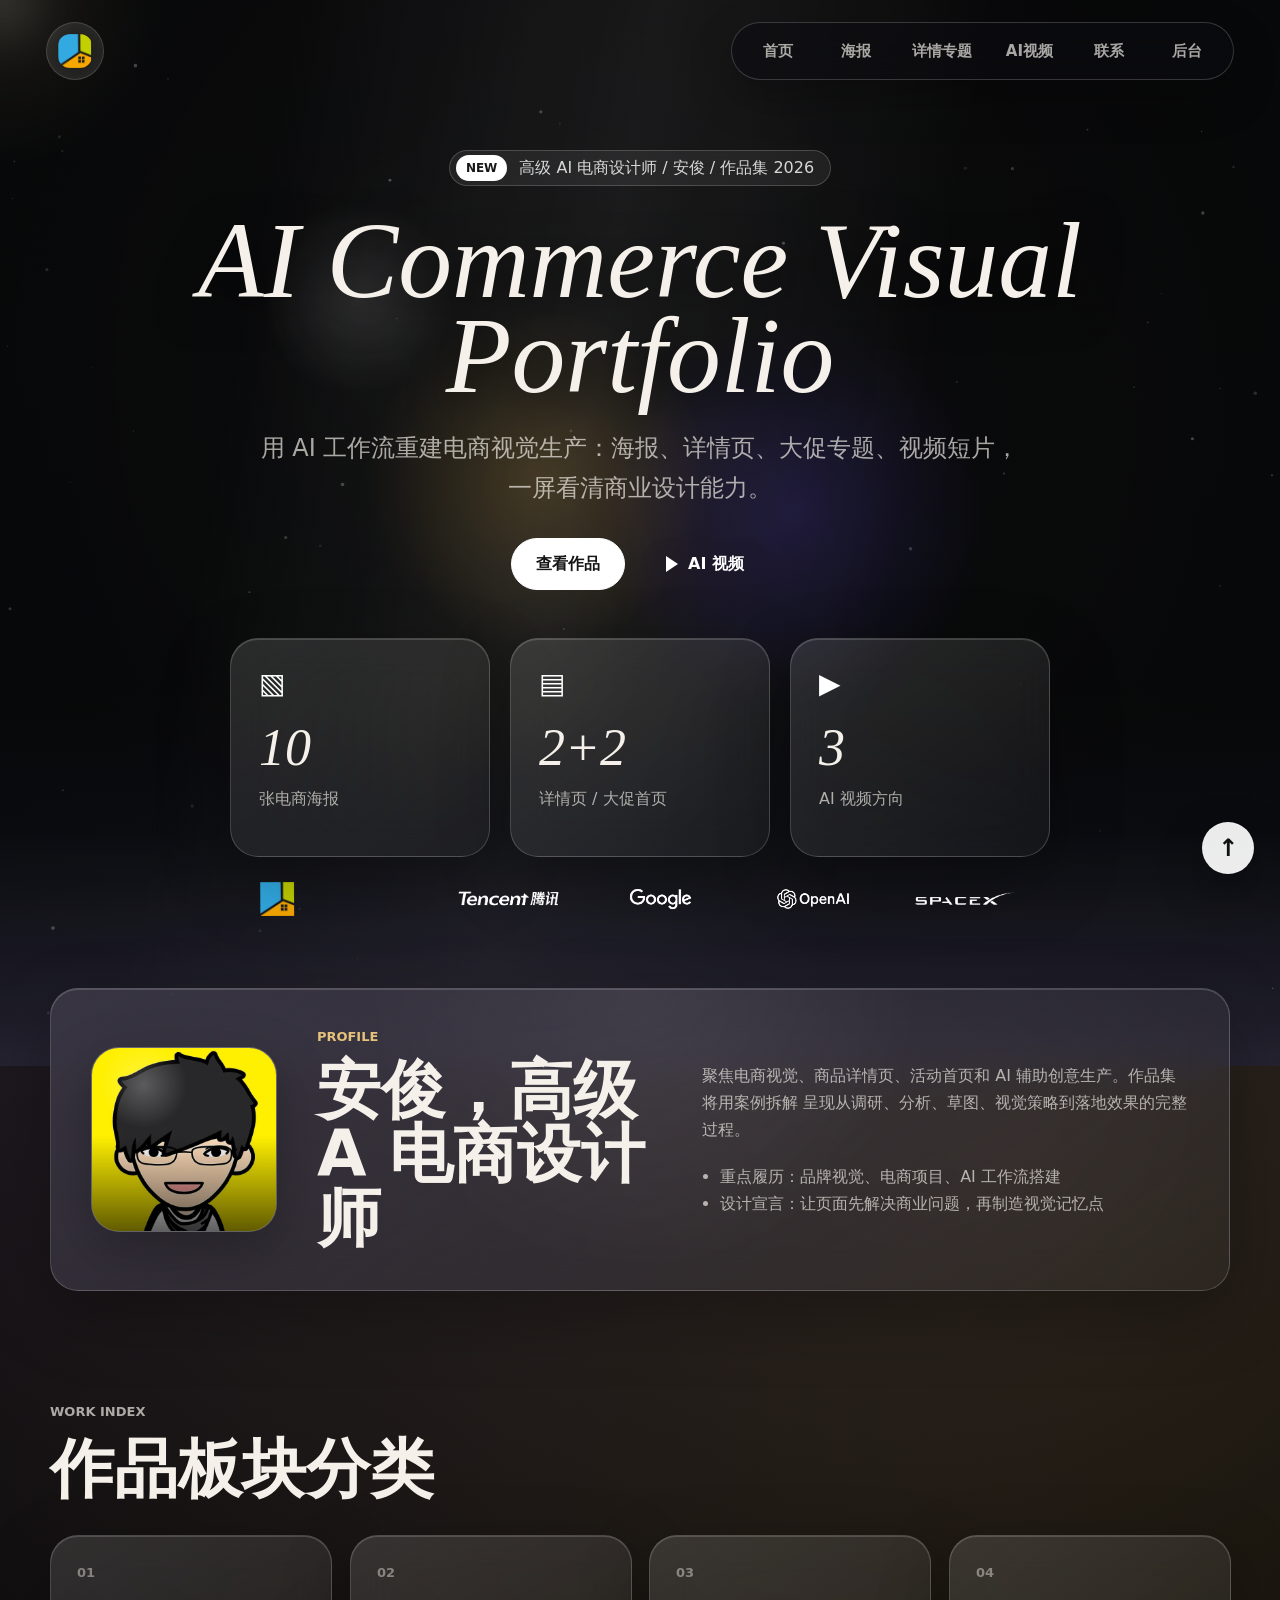
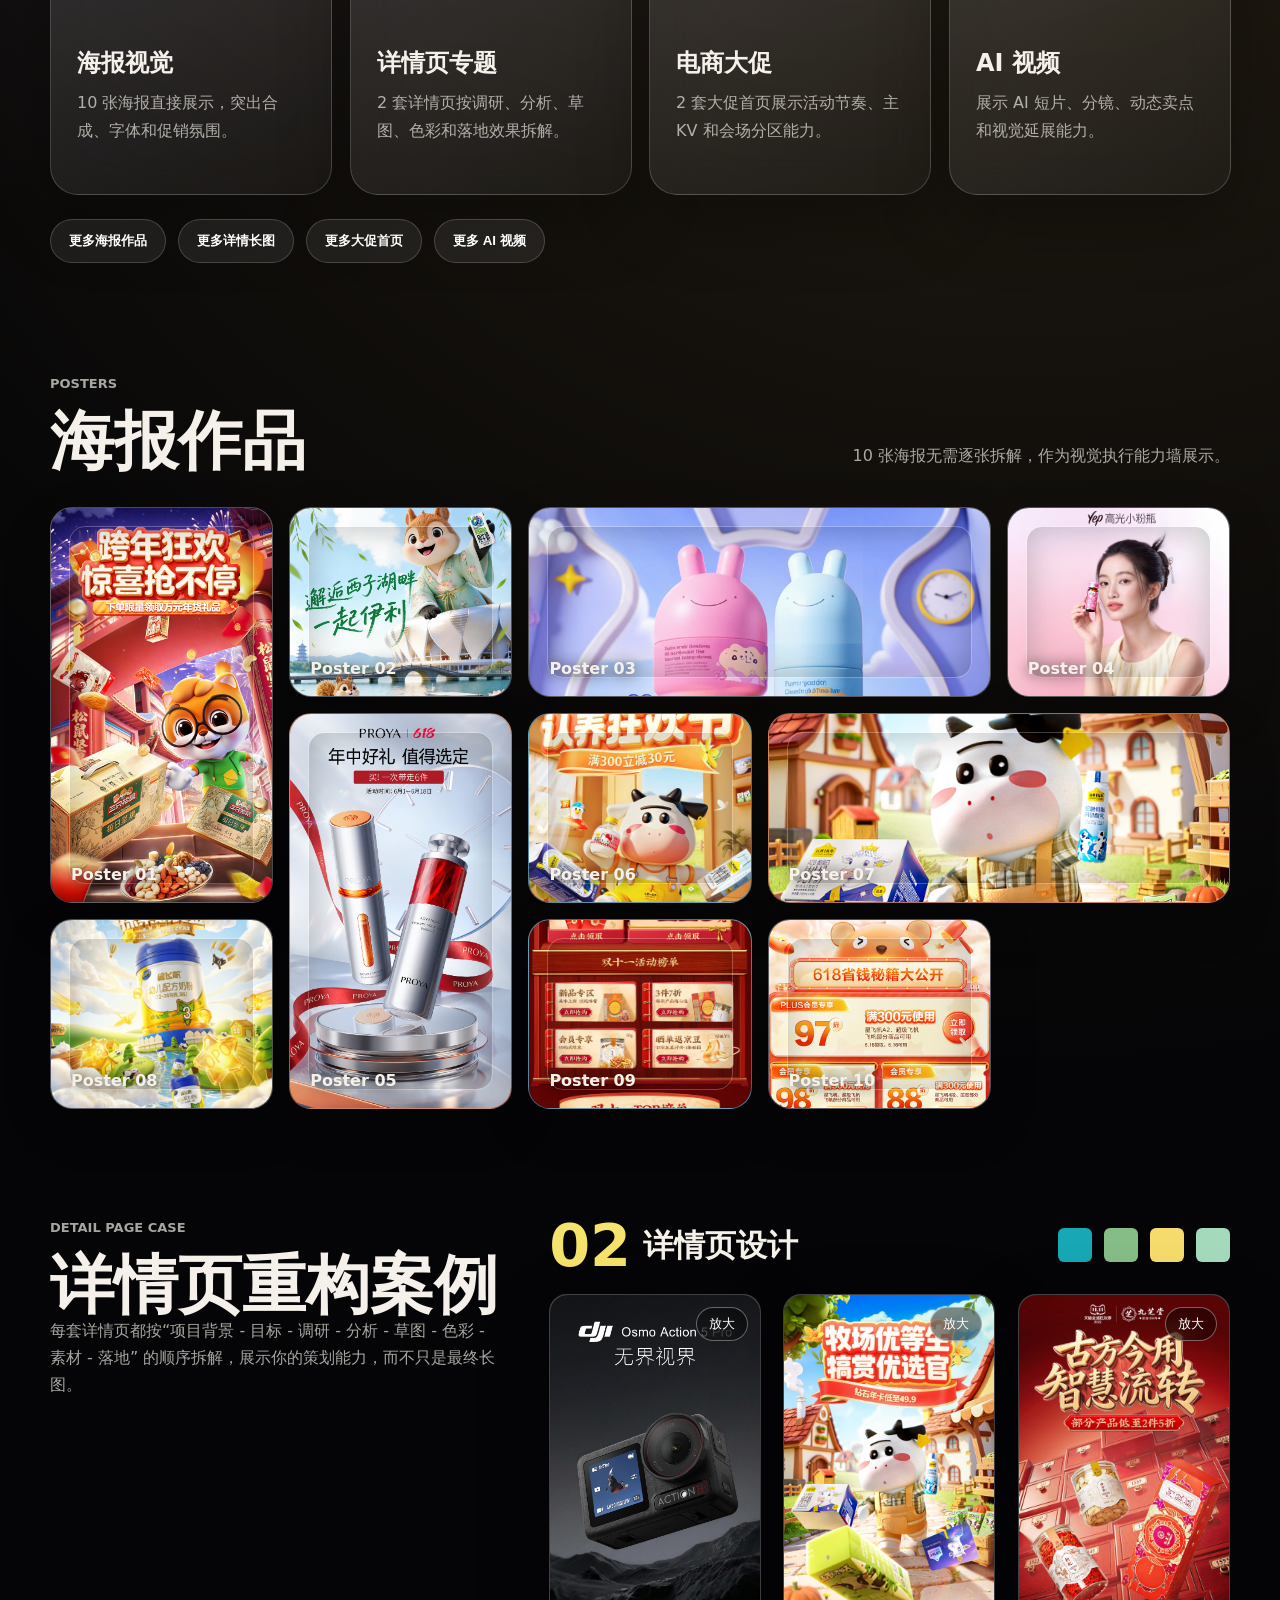
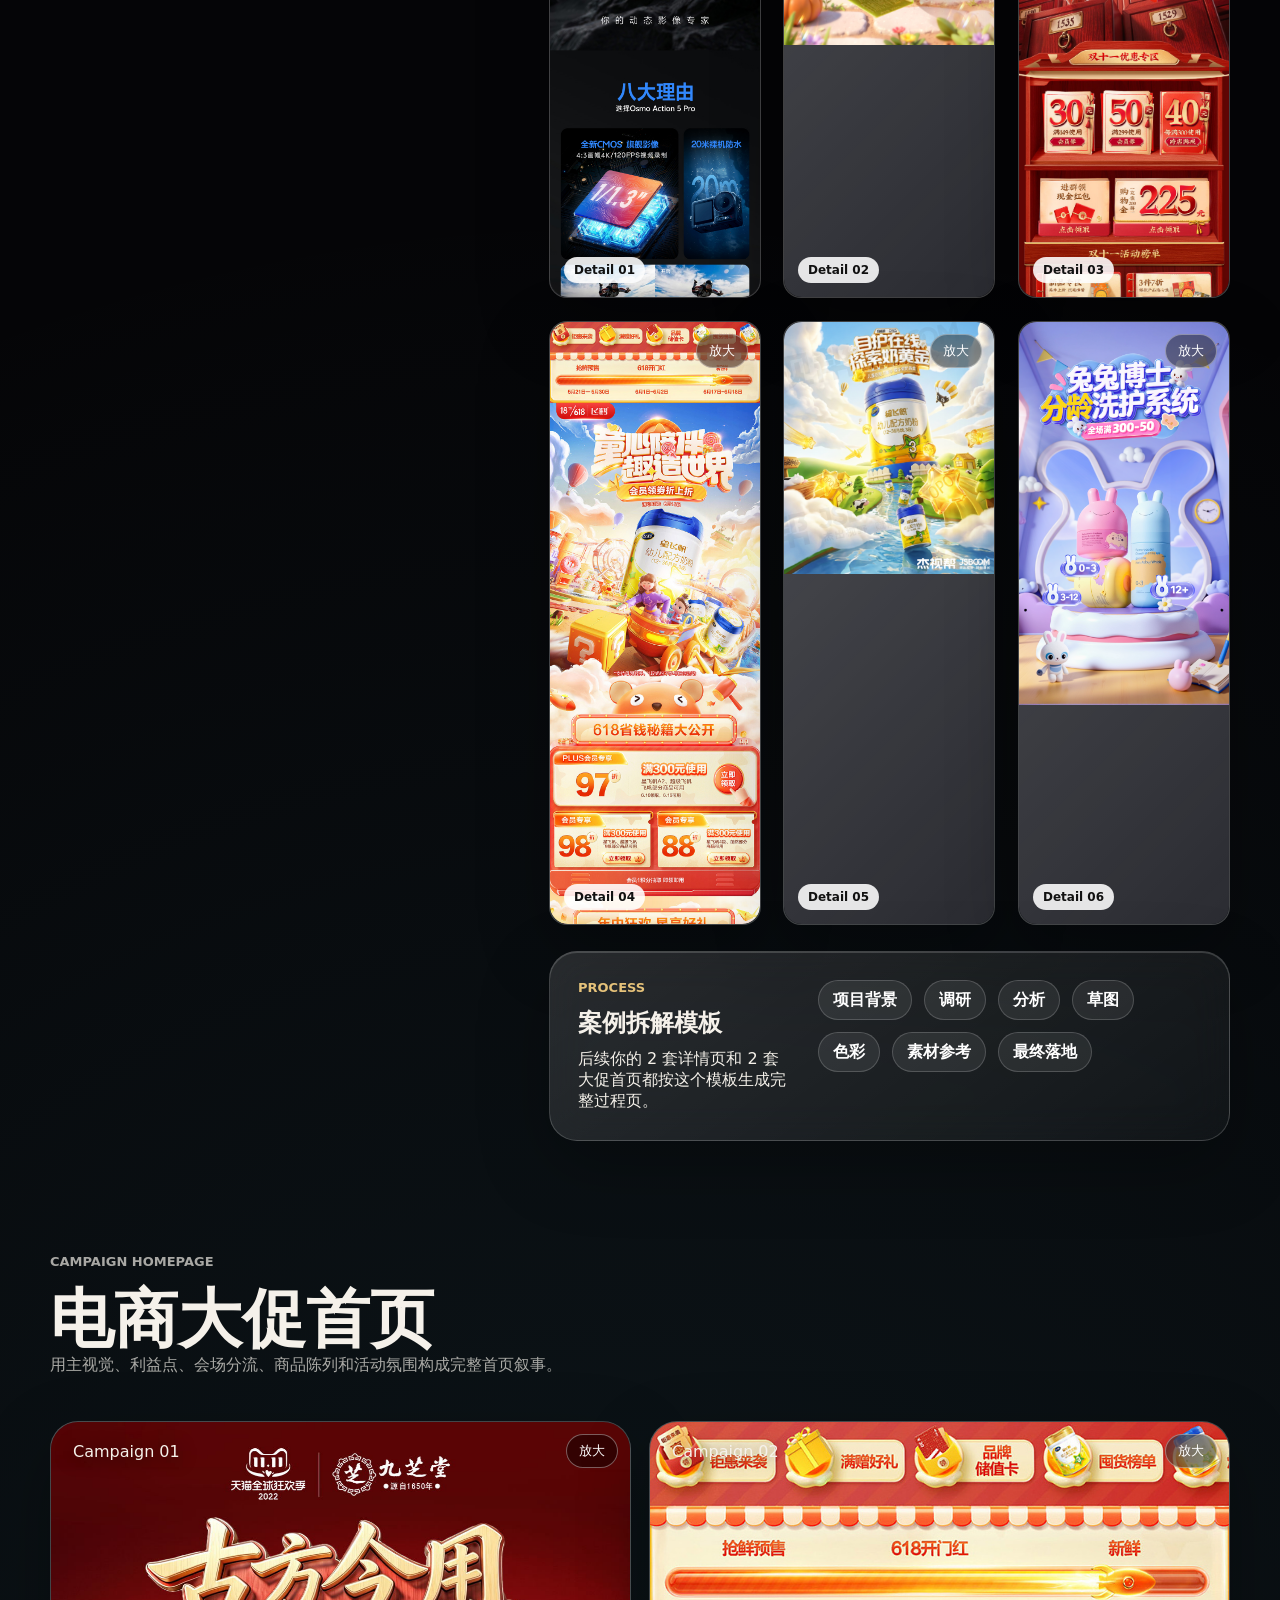
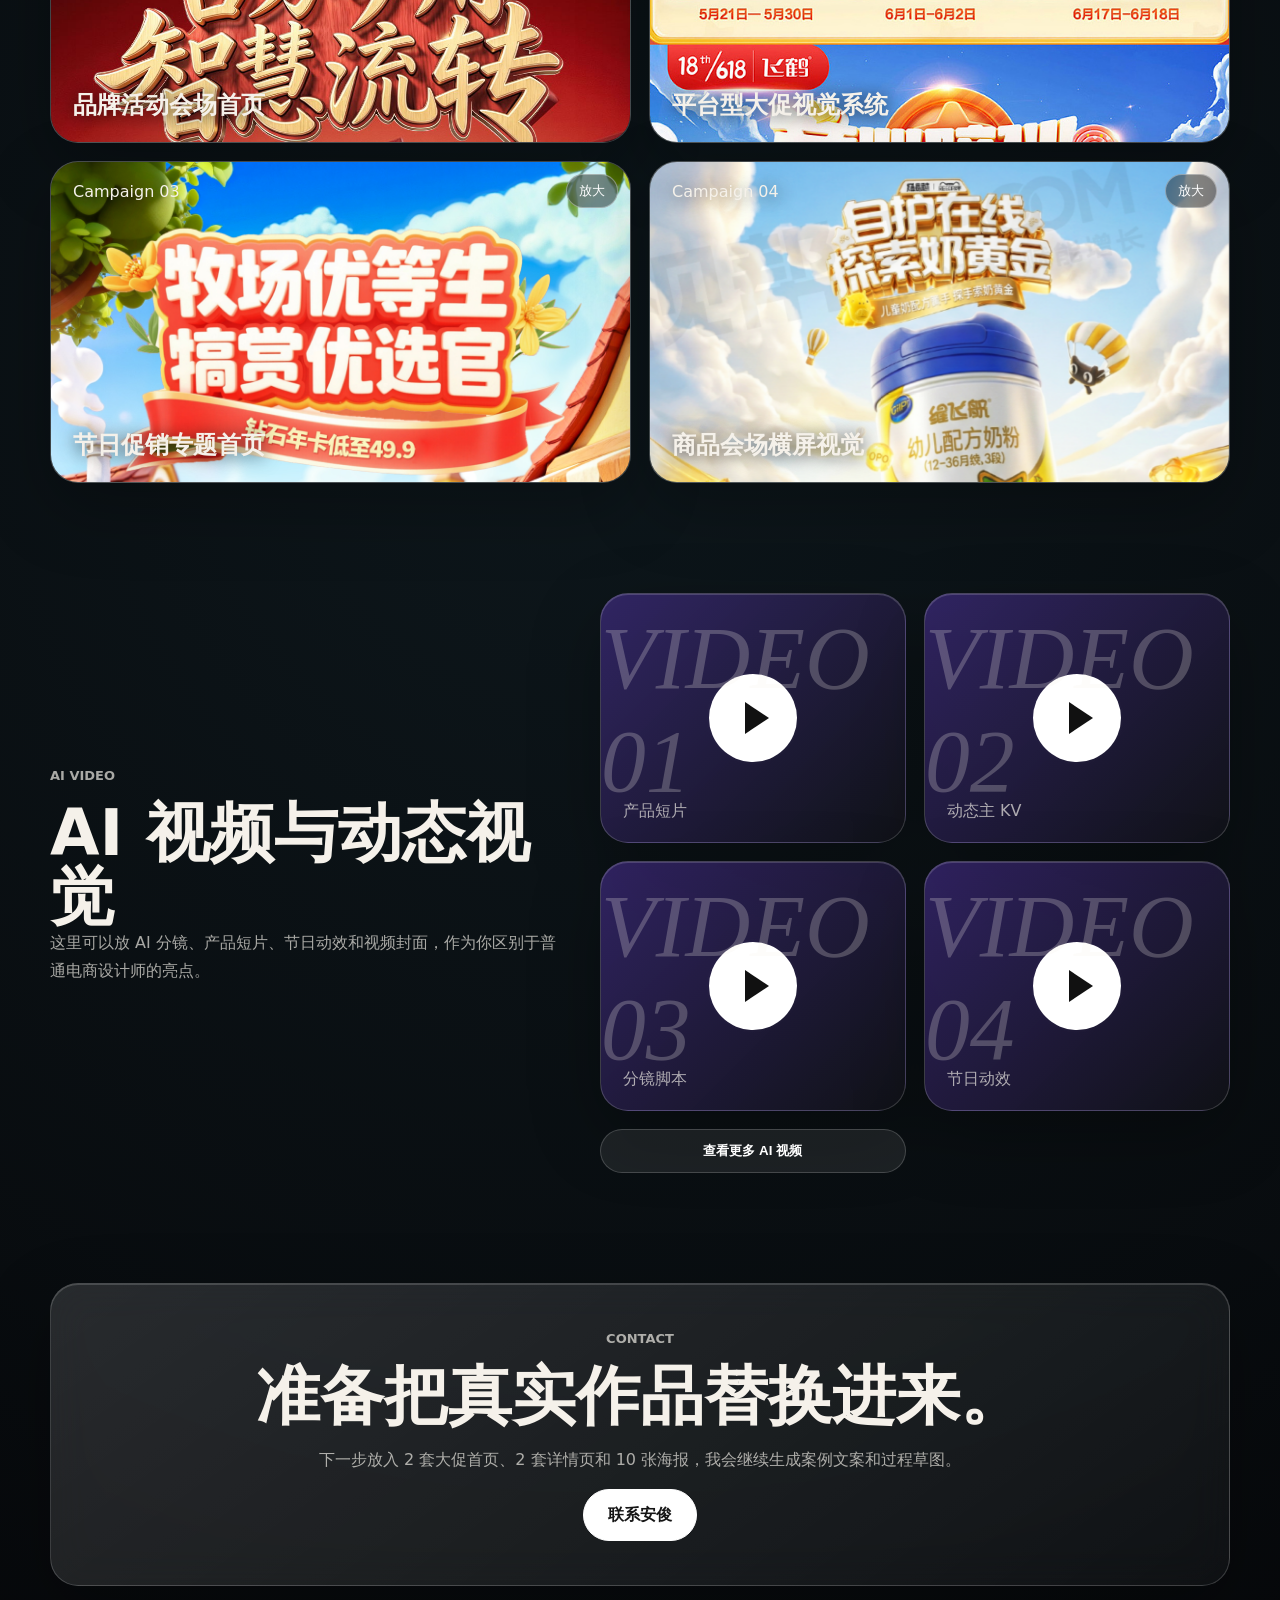
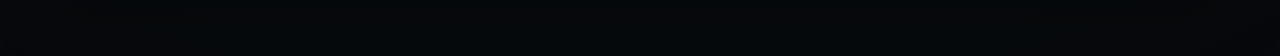
==== index.html @ 97dc3320 "Deploy portfolio site to GitHub Pages" ====
<!doctype html>
<html lang="zh-CN">
  <head>
    <meta charset="utf-8" />
    <meta name="viewport" content="width=device-width, initial-scale=1" />
    <title>安俊 | AI 电商设计作品集</title>
    <meta
      name="description"
      content="安俊的 AI 电商设计作品集，展示海报、详情页、大促专题、AI 视频与电商视觉策划过程。"
    />
    <link rel="stylesheet" href="styles.css?v=20260704-linked-work-library" />
  </head>
  <body>
    <div class="cursor-glow" aria-hidden="true"></div>
    <div class="ambient-lights" aria-hidden="true">
      <span></span>
      <span></span>
      <span></span>
    </div>
    <header class="site-header" aria-label="网站导航">
      <a class="logo" href="#top" aria-label="安俊作品集首页">
        <img src="assets/brand/yierdun-logo.png" alt="医尔顿 logo" />
      </a>
      <nav class="nav-pill">
        <a href="#top">首页</a>
        <a href="#posters">海报</a>
        <a href="#detail">详情专题</a>
        <a href="#video">AI视频</a>
        <a href="#contact">联系</a>
        <a href="admin.html">后台</a>
      </nav>
    </header>

    <main id="top">
      <section class="hero">
        <div id="scroll-video-container" class="flower-video-layer" aria-hidden="true">
          <canvas id="video-canvas"></canvas>
          <video
            id="video-fallback"
            class="flower-video"
            muted
            autoplay
            loop
            playsinline
            preload="auto"
            crossorigin="anonymous"
            src="https://d8j0ntlcm91z4.cloudfront.net/user_38xzZboKViGWJOttwIXH07lWA1P/hf_20260616_212935_bbf608da-62d1-4f25-9be4-c346e4d09cc8.mp4"
          ></video>
          <div class="flower-video-overlay"></div>
        </div>
        <canvas id="particles-canvas" aria-hidden="true"></canvas>
        <div class="texture-orbit" aria-hidden="true">
          <img src="wall_texture_3x4_ps.png" alt="" />
          <span class="acid-core"></span>
          <span class="acid-glare"></span>
        </div>
        <div class="hero-noise" aria-hidden="true"></div>

        <div class="hero-content">
          <p class="badge"><span>NEW</span> 高级 AI 电商设计师 / 安俊 / 作品集 2026</p>
          <h1>AI Commerce Visual Portfolio</h1>
          <p class="hero-copy">
            用 AI 工作流重建电商视觉生产：海报、详情页、大促专题、视频短片，
            一屏看清商业设计能力。
          </p>
          <div class="hero-actions">
            <a class="button primary" href="#works">查看作品</a>
            <a class="button play" href="#video"><span></span>AI 视频</a>
          </div>

          <div class="stats-grid" aria-label="作品集数据">
            <article data-scroll-target="#posters" role="button" tabindex="0">
              <span class="stat-icon">▧</span>
              <strong>10</strong>
              <p>张电商海报</p>
            </article>
            <article data-scroll-target="#detail" role="button" tabindex="0">
              <span class="stat-icon">▤</span>
              <strong>2+2</strong>
              <p>详情页 / 大促首页</p>
            </article>
            <article data-scroll-target="#video" role="button" tabindex="0">
              <span class="stat-icon">▶</span>
              <strong>3</strong>
              <p>AI 视频方向</p>
            </article>
          </div>
          <div class="brand-strip hero-brand-strip" aria-label="brand experience logos">
            <span class="brand-logo-lockup">
              <img src="assets/brand/yierdun-logo.png" alt="医尔顿 logo" />
            </span>
            <img src="assets/reference/tencent-white.png" alt="Tencent" />
            <img src="assets/reference/google-white.png" alt="Google" />
            <img src="assets/reference/openai-white.png" alt="OpenAI" />
            <img src="assets/reference/spacex-white.png" alt="SpaceX" />
          </div>
        </div>
      </section>

      <section class="profile-panel">
        <div class="profile-photo">
          <img src="assets/reference/anjun-avatar.jpg" alt="Anjun profile portrait" />
        </div>
        <div>
          <p class="section-kicker">Profile</p>
          <h2>安俊，高级 A 电商设计师</h2>
        </div>
        <div class="profile-copy">
          <p>
            聚焦电商视觉、商品详情页、活动首页和 AI 辅助创意生产。作品集将用案例拆解
            呈现从调研、分析、草图、视觉策略到落地效果的完整过程。
          </p>
          <ul>
            <li>重点履历：品牌视觉、电商项目、AI 工作流搭建</li>
            <li>设计宣言：让页面先解决商业问题，再制造视觉记忆点</li>
          </ul>
        </div>
      </section>

      <section class="section" id="works">
        <div class="section-heading">
          <p class="section-kicker">Work Index</p>
          <h2>作品板块分类</h2>
        </div>
        <div class="category-grid">
          <a class="category-card" href="#posters">
            <span>01</span>
            <h3>海报视觉</h3>
            <p>10 张海报直接展示，突出合成、字体和促销氛围。</p>
          </a>
          <a class="category-card" href="#detail">
            <span>02</span>
            <h3>详情页专题</h3>
            <p>2 套详情页按调研、分析、草图、色彩和落地效果拆解。</p>
          </a>
          <a class="category-card" href="#campaign">
            <span>03</span>
            <h3>电商大促</h3>
            <p>2 套大促首页展示活动节奏、主 KV 和会场分区能力。</p>
          </a>
          <a class="category-card" href="#video">
            <span>04</span>
            <h3>AI 视频</h3>
            <p>展示 AI 短片、分镜、动态卖点和视觉延展能力。</p>
          </a>
        </div>
        <div class="work-library-actions">
          <button type="button" data-library="posters">更多海报作品</button>
          <button type="button" data-library="detail">更多详情长图</button>
          <button type="button" data-library="campaign">更多大促首页</button>
          <button type="button" data-library="video">更多 AI 视频</button>
        </div>
      </section>

      <section class="section" id="posters">
        <div class="section-heading split">
          <div>
            <p class="section-kicker">Posters</p>
            <h2>海报作品</h2>
          </div>
          <p>10 张海报无需逐张拆解，作为视觉执行能力墙展示。</p>
        </div>
        <div class="poster-wall">
          <article class="poster-card tall">
            <img src="assets/reference/poster-01-sanzhisongshu.png" alt="Poster 01" />
            <span>Poster 01</span>
          </article>
          <article class="poster-card">
            <img src="assets/reference/poster-02-yili.jpg" alt="Poster 02" />
            <span>Poster 02</span>
          </article>
          <article class="poster-card wide">
            <img src="assets/reference/poster-03-kids-care.png" alt="Poster 03" />
            <span>Poster 03</span>
          </article>
          <article class="poster-card">
            <img src="assets/reference/poster-05-byhealth.png" alt="Poster 04" />
            <span>Poster 04</span>
          </article>
          <article class="poster-card tall warm">
            <img src="assets/reference/poster-06-proya.png" alt="Poster 05" />
            <span>Poster 05</span>
          </article>
          <article class="poster-card cool">
            <img src="assets/reference/poster-07-cow-618-1.jpg" alt="Poster 06" />
            <span>Poster 06</span>
          </article>
          <article class="poster-card wide warm">
            <img src="assets/reference/poster-09-cow-daily.jpg" alt="Poster 07" />
            <span>Poster 07</span>
          </article>
          <article class="poster-card">
            <img src="assets/reference/poster-10-feihe.png" alt="Poster 08" />
            <span>Poster 08</span>
          </article>
          <article class="poster-card cool">
            <img src="assets/reference/campaign-01-jiuzhitang.jpg" alt="Poster 09" />
            <span>Poster 09</span>
          </article>
          <article class="poster-card">
            <img src="assets/reference/campaign-02-feihe-618.jpg" alt="Poster 10" />
            <span>Poster 10</span>
          </article>
        </div>
      </section>

      <section class="case-section" id="detail">
        <div class="case-intro">
          <p class="section-kicker">Detail Page Case</p>
          <h2>详情页重构案例</h2>
          <p>
            每套详情页都按“项目背景 - 目标 - 调研 - 分析 - 草图 - 色彩 - 素材 - 落地”
            的顺序拆解，展示你的策划能力，而不只是最终长图。
          </p>
        </div>

        <div class="case-grid detail-gallery">
          <div class="detail-gallery-head">
            <span>02</span>
            <strong>详情页设计</strong>
            <div class="detail-swatches" aria-hidden="true">
              <i></i><i></i><i></i><i></i>
            </div>
          </div>
          <article class="case-card detail-scroll-card">
            <button class="detail-expand" type="button" aria-label="放大查看详情页">放大</button>
            <div class="case-cover detail-scroll-window">
              <img src="assets/reference/detail-01-dji-osmo.jpg" alt="Detail page case 01" />
            </div>
            <span>Detail 01</span>
          </article>
          <article class="case-card detail-scroll-card">
            <button class="detail-expand" type="button" aria-label="放大查看详情页">放大</button>
            <div class="case-cover detail-scroll-window">
              <img src="assets/reference/poster-09-cow-daily.jpg" alt="Detail page case 02" />
            </div>
            <span>Detail 02</span>
          </article>
          <article class="case-card detail-scroll-card">
            <button class="detail-expand" type="button" aria-label="放大查看详情页">放大</button>
            <div class="case-cover detail-scroll-window">
              <img src="assets/reference/campaign-01-jiuzhitang.jpg" alt="Detail page case 03" />
            </div>
            <span>Detail 03</span>
          </article>
          <article class="case-card detail-scroll-card">
            <button class="detail-expand" type="button" aria-label="放大查看详情页">放大</button>
            <div class="case-cover detail-scroll-window">
              <img src="assets/reference/campaign-02-feihe-618.jpg" alt="Detail page case 04" />
            </div>
            <span>Detail 04</span>
          </article>
          <article class="case-card detail-scroll-card">
            <button class="detail-expand" type="button" aria-label="放大查看详情页">放大</button>
            <div class="case-cover detail-scroll-window">
              <img src="assets/reference/poster-10-feihe.png" alt="Detail page case 05" />
            </div>
            <span>Detail 05</span>
          </article>
          <article class="case-card detail-scroll-card">
            <button class="detail-expand" type="button" aria-label="放大查看详情页">放大</button>
            <div class="case-cover detail-scroll-window">
              <img src="assets/reference/poster-03-kids-care.png" alt="Detail page case 06" />
            </div>
            <span>Detail 06</span>
          </article>
        </div>

        <div class="case-grid legacy-case-grid">
          <article class="case-card">
            <div class="case-cover milk">
              <img src="assets/reference/detail-01-dji-osmo.jpg" alt="Detail page case preview" />
            </div>
            <div class="case-body">
              <p class="case-label">Case 01 / 详情页重构</p>
              <h3>A2 路蛋白纯牛奶详情页重构</h3>
              <p>
                以老详情页转化下滑为切入点，重排卖点层级，强化首屏购买理由、
                营养价值和用户信任模块。
              </p>
            </div>
          </article>
          <article class="case-card">
            <div class="case-cover product">
              <img src="assets/reference/poster-09-cow-daily.jpg" alt="Detail page visual preview" />
            </div>
            <div class="case-body">
              <p class="case-label">Case 02 / 详情页优化</p>
              <h3>高转化商品详情页优化</h3>
              <p>
                从评论反馈、竞品结构和运营目标出发，建立产品信息漏斗和转化型页面节奏。
              </p>
            </div>
          </article>
        </div>

        <div class="process-board">
          <div class="process-text">
            <p class="section-kicker">Process</p>
            <h3>案例拆解模板</h3>
            <p>后续你的 2 套详情页和 2 套大促首页都按这个模板生成完整过程页。</p>
          </div>
          <div class="process-steps">
            <span>项目背景</span>
            <span>调研</span>
            <span>分析</span>
            <span>草图</span>
            <span>色彩</span>
            <span>素材参考</span>
            <span>最终落地</span>
          </div>
        </div>
      </section>

      <section class="case-section campaign" id="campaign">
        <div class="case-intro">
          <p class="section-kicker">Campaign Homepage</p>
          <h2>电商大促首页</h2>
          <p>
            用主视觉、利益点、会场分流、商品陈列和活动氛围构成完整首页叙事。
          </p>
        </div>
        <div class="campaign-showcase">
          <article class="campaign-work-card">
            <button class="detail-expand campaign-expand" type="button" aria-label="放大查看大促首页">放大</button>
            <div class="campaign-scroll-window">
              <img class="campaign-image" src="assets/reference/campaign-01-jiuzhitang.jpg" alt="Campaign homepage 01" />
            </div>
            <span>Campaign 01</span>
            <h3>品牌活动会场首页</h3>
          </article>
          <article class="campaign-work-card">
            <button class="detail-expand campaign-expand" type="button" aria-label="放大查看大促首页">放大</button>
            <div class="campaign-scroll-window">
              <img class="campaign-image" src="assets/reference/campaign-02-feihe-618.jpg" alt="Campaign homepage 02" />
            </div>
            <span>Campaign 02</span>
            <h3>平台型大促视觉系统</h3>
          </article>
          <article class="campaign-work-card">
            <button class="detail-expand campaign-expand" type="button" aria-label="放大查看大促首页">放大</button>
            <div class="campaign-scroll-window">
              <img class="campaign-image" src="assets/reference/poster-09-cow-daily.jpg" alt="Campaign homepage 03" />
            </div>
            <span>Campaign 03</span>
            <h3>节日促销专题首页</h3>
          </article>
          <article class="campaign-work-card">
            <button class="detail-expand campaign-expand" type="button" aria-label="放大查看大促首页">放大</button>
            <div class="campaign-scroll-window">
              <img class="campaign-image" src="assets/reference/poster-10-feihe.png" alt="Campaign homepage 04" />
            </div>
            <span>Campaign 04</span>
            <h3>商品会场横屏视觉</h3>
          </article>
        </div>
        <div class="campaign-grid legacy-campaign-grid">
          <article>
            <img class="campaign-image" src="assets/reference/campaign-01-jiuzhitang.jpg" alt="Campaign homepage 01" />
            <span>Campaign 01</span>
            <h3>品牌活动会场首页</h3>
            <p>适合展示促销节奏、用户路径、首屏冲击和商品分区。</p>
          </article>
          <article>
            <img class="campaign-image" src="assets/reference/campaign-02-feihe-618.jpg" alt="Campaign homepage 02" />
            <span>Campaign 02</span>
            <h3>平台型大促视觉系统</h3>
            <p>适合展示多模块统一、氛围延展和完整页面落地能力。</p>
          </article>
        </div>
      </section>

      <section class="video-section" id="video">
        <div>
          <p class="section-kicker">AI Video</p>
          <h2>AI 视频与动态视觉</h2>
          <p>
            这里可以放 AI 分镜、产品短片、节日动效和视频封面，作为你区别于普通电商设计师的亮点。
          </p>
        </div>
        <div class="video-board">
          <article class="video-frame">
            <span></span>
            <strong>AI VIDEO 01</strong>
            <p>产品短片</p>
          </article>
          <article class="video-frame">
            <span></span>
            <strong>AI VIDEO 02</strong>
            <p>动态主 KV</p>
          </article>
          <article class="video-frame">
            <span></span>
            <strong>AI VIDEO 03</strong>
            <p>分镜脚本</p>
          </article>
          <article class="video-frame">
            <span></span>
            <strong>AI VIDEO 04</strong>
            <p>节日动效</p>
          </article>
          <button class="section-more" type="button" data-library="video">查看更多 AI 视频</button>
        </div>
      </section>

      <section class="contact" id="contact">
        <p class="section-kicker">Contact</p>
        <h2>准备把真实作品替换进来。</h2>
        <p>下一步放入 2 套大促首页、2 套详情页和 10 张海报，我会继续生成案例文案和过程草图。</p>
        <a class="button primary" href="tel:18600000000">联系安俊</a>
      </section>
    </main>

    <a class="back-to-top" href="#top" aria-label="回到页头">↑</a>
    <div class="detail-lightbox" aria-hidden="true">
      <button class="detail-lightbox-close" type="button" aria-label="关闭">×</button>
      <div class="detail-lightbox-frame">
        <img src="" alt="详情页放大预览" />
      </div>
    </div>
    <div class="work-library" aria-hidden="true">
      <button class="work-library-close" type="button" aria-label="关闭">×</button>
      <div class="work-library-panel">
        <aside>
          <p>WORK LIBRARY</p>
          <h2>更多作品</h2>
          <button type="button" data-library-tab="posters">海报</button>
          <button type="button" data-library-tab="detail">详情页</button>
          <button type="button" data-library-tab="campaign">大促首页</button>
          <button type="button" data-library-tab="video">AI 视频</button>
        </aside>
        <div class="work-library-content">
          <div class="library-grid is-active" data-library-panel="posters">
            <article><img src="assets/reference/poster-01-sanzhisongshu.png" alt="" /><strong>Poster 01</strong></article>
            <article><img src="assets/reference/poster-02-yili.jpg" alt="" /><strong>Poster 02</strong></article>
            <article><img src="assets/reference/poster-03-kids-care.png" alt="" /><strong>Poster 03</strong></article>
            <article><img src="assets/reference/poster-05-byhealth.png" alt="" /><strong>Poster 04</strong></article>
            <article><img src="assets/reference/poster-06-proya.png" alt="" /><strong>Poster 05</strong></article>
            <article><img src="assets/reference/poster-10-feihe.png" alt="" /><strong>Poster 06</strong></article>
          </div>
          <div class="library-grid" data-library-panel="detail">
            <article><img src="assets/reference/detail-01-dji-osmo.jpg" alt="" /><strong>Detail 01</strong></article>
            <article><img src="assets/reference/poster-09-cow-daily.jpg" alt="" /><strong>Detail 02</strong></article>
            <article><img src="assets/reference/campaign-01-jiuzhitang.jpg" alt="" /><strong>Detail 03</strong></article>
            <article><img src="assets/reference/campaign-02-feihe-618.jpg" alt="" /><strong>Detail 04</strong></article>
          </div>
          <div class="library-grid library-grid-wide" data-library-panel="campaign">
            <article><img src="assets/reference/campaign-01-jiuzhitang.jpg" alt="" /><strong>Campaign 01</strong></article>
            <article><img src="assets/reference/campaign-02-feihe-618.jpg" alt="" /><strong>Campaign 02</strong></article>
            <article><img src="assets/reference/poster-09-cow-daily.jpg" alt="" /><strong>Campaign 03</strong></article>
          </div>
          <div class="library-grid library-grid-wide" data-library-panel="video">
            <article><div class="video-thumb">AI VIDEO 01</div><strong>产品短片</strong></article>
            <article><div class="video-thumb">AI VIDEO 02</div><strong>动态主 KV</strong></article>
            <article><div class="video-thumb">AI VIDEO 03</div><strong>分镜脚本</strong></article>
            <article><div class="video-thumb">AI VIDEO 04</div><strong>节日动效</strong></article>
          </div>
        </div>
      </div>
    </div>
    <script src="site-data.js?v=20260704-linked-work-library"></script>
    <script src="script.js?v=20260704-linked-work-library"></script>
  </body>
</html>
---- styles.css ----
:root {
  color-scheme: dark;
  --mouse-x: 50vw;
  --mouse-y: 50vh;
  --bg: #050507;
  --panel: rgba(255, 255, 255, 0.08);
  --panel-strong: rgba(255, 255, 255, 0.13);
  --line: rgba(255, 255, 255, 0.18);
  --text: #f5f1ea;
  --muted: rgba(245, 241, 234, 0.68);
  --soft: rgba(245, 241, 234, 0.44);
  --gold: #e6c27a;
  --hot: #e8593f;
  --violet: #8b7cf6;
  --cyan: #5fc9d6;
  --radius: 28px;
  --serif: Georgia, "Times New Roman", "Songti SC", serif;
  --sans: Inter, "PingFang SC", "Microsoft YaHei", system-ui, sans-serif;
}

* {
  box-sizing: border-box;
}

html {
  scroll-behavior: smooth;
}

body {
  margin: 0;
  color: var(--text);
  background:
    radial-gradient(circle at var(--mouse-x) var(--mouse-y), rgba(255, 255, 255, 0.08), transparent 18rem),
    radial-gradient(circle at 20% 0%, rgba(142, 120, 205, 0.24), transparent 28%),
    radial-gradient(circle at 80% 18%, rgba(212, 168, 82, 0.16), transparent 28%),
    radial-gradient(circle at 48% 80%, rgba(90, 185, 214, 0.1), transparent 34%),
    var(--bg);
  font-family: var(--sans);
  letter-spacing: 0;
}

body::before {
  content: "";
  position: fixed;
  inset: 0;
  pointer-events: none;
  background-image:
    radial-gradient(circle, rgba(255, 255, 255, 0.72) 0 1px, transparent 1px),
    radial-gradient(circle, rgba(255, 255, 255, 0.34) 0 1px, transparent 1px);
  background-position:
    0 0,
    44px 62px;
  background-size:
    140px 160px,
    210px 240px;
  opacity: 0.26;
  animation: starDrift 26s linear infinite;
}

body::after {
  content: "";
  position: fixed;
  inset: 0;
  z-index: -1;
  pointer-events: none;
  background:
    linear-gradient(rgba(255, 255, 255, 0.028) 1px, transparent 1px),
    linear-gradient(90deg, rgba(255, 255, 255, 0.022) 1px, transparent 1px);
  background-size: 92px 92px;
  mask-image: radial-gradient(circle at center, black, transparent 72%);
  opacity: 0.34;
}

.cursor-glow {
  position: fixed;
  left: 0;
  top: 0;
  z-index: 3;
  width: 420px;
  height: 420px;
  margin: -210px 0 0 -210px;
  border-radius: 50%;
  pointer-events: none;
  background:
    radial-gradient(circle, rgba(255, 255, 255, 0.16), transparent 23%),
    radial-gradient(circle, rgba(230, 194, 122, 0.12), transparent 54%);
  filter: blur(10px);
  mix-blend-mode: screen;
  opacity: 0.72;
  transition: opacity 180ms ease;
}

.ambient-lights {
  position: fixed;
  inset: 0;
  z-index: -1;
  pointer-events: none;
  overflow: hidden;
}

.ambient-lights span {
  position: absolute;
  width: 42vw;
  aspect-ratio: 1;
  border-radius: 50%;
  filter: blur(64px);
  opacity: 0.34;
  mix-blend-mode: screen;
  animation: ambientFloat 18s ease-in-out infinite;
}

.ambient-lights span:nth-child(1) {
  left: -18vw;
  top: 16vh;
  background: rgba(139, 124, 246, 0.32);
}

.ambient-lights span:nth-child(2) {
  right: -18vw;
  top: 30vh;
  background: rgba(230, 194, 122, 0.25);
  animation-delay: -6s;
}

.ambient-lights span:nth-child(3) {
  left: 32vw;
  bottom: -24vw;
  background: rgba(95, 201, 214, 0.23);
  animation-delay: -11s;
}

a {
  color: inherit;
  text-decoration: none;
}

.site-header {
  position: fixed;
  z-index: 40;
  top: 22px;
  left: 46px;
  right: 46px;
  display: flex;
  align-items: center;
  justify-content: space-between;
  pointer-events: none;
}

.logo,
.nav-pill {
  pointer-events: auto;
}

.logo {
  display: grid;
  place-items: center;
  width: 58px;
  height: 58px;
  border: 1px solid var(--line);
  border-radius: 999px;
  color: #fff;
  background: rgba(255, 255, 255, 0.06);
  box-shadow: inset 0 0 26px rgba(255, 255, 255, 0.08);
  transition:
    transform 180ms ease,
    box-shadow 180ms ease;
}

.logo img {
  width: 34px;
  height: 34px;
  object-fit: contain;
  border-radius: 12px;
}

.logo:hover {
  transform: translateY(-2px) scale(1.04);
  box-shadow:
    inset 0 0 26px rgba(255, 255, 255, 0.14),
    0 0 30px rgba(255, 255, 255, 0.16);
}

.nav-pill {
  display: flex;
  align-items: center;
  gap: 6px;
  min-height: 58px;
  padding: 0 10px;
  border: 1px solid var(--line);
  border-radius: 999px;
  background: rgba(13, 13, 18, 0.58);
  backdrop-filter: blur(18px);
  box-shadow: 0 18px 44px rgba(0, 0, 0, 0.26);
  overflow: hidden;
}

.nav-pill::before,
.badge::before,
.stats-grid article::before,
.category-card::before,
.case-card::before,
.process-board::before,
.campaign-grid article::before,
.video-frame::before,
.profile-panel::before,
.contact::before {
  content: "";
  position: absolute;
  inset: 0;
  pointer-events: none;
  background:
    radial-gradient(circle at var(--card-x, 50%) var(--card-y, 0%), rgba(255, 255, 255, 0.22), transparent 34%),
    linear-gradient(110deg, transparent 0%, rgba(255, 255, 255, 0.12) 48%, transparent 58%);
  opacity: 0;
  transition: opacity 220ms ease;
}

.nav-pill:hover::before,
.badge:hover::before,
.stats-grid article:hover::before,
.category-card:hover::before,
.case-card:hover::before,
.process-board:hover::before,
.campaign-grid article:hover::before,
.video-frame:hover::before,
.profile-panel:hover::before,
.contact:hover::before {
  opacity: 1;
}

.nav-pill a {
  display: inline-flex;
  align-items: center;
  justify-content: center;
  min-width: 72px;
  height: 40px;
  padding: 0 14px;
  border-radius: 999px;
  color: var(--muted);
  font-weight: 700;
  font-size: 15px;
}

.nav-pill a:hover {
  color: #111;
  background: #fff;
}

.hero {
  position: relative;
  min-height: 112vh;
  display: grid;
  place-items: center;
  overflow: hidden;
  padding: 150px 24px 150px;
  margin-bottom: -76px;
}

.hero::before {
  content: "";
  position: absolute;
  inset: -20%;
  background:
    radial-gradient(circle at 35% 35%, rgba(255, 255, 255, 0.18), transparent 10%),
    radial-gradient(circle at 44% 42%, rgba(255, 216, 84, 0.24), transparent 19%),
    radial-gradient(circle at 61% 48%, rgba(106, 83, 255, 0.22), transparent 24%),
    conic-gradient(from 130deg at 50% 50%, transparent, rgba(255, 255, 255, 0.12), transparent 18%, rgba(230, 194, 122, 0.14), transparent 36%),
    radial-gradient(circle at 50% 42%, rgba(255, 255, 255, 0.14), transparent 31%);
  opacity: 0.92;
  filter: blur(18px);
  animation: haloSpin 24s linear infinite;
}

.hero::after {
  content: "";
  position: absolute;
  inset: 0;
  pointer-events: none;
  background:
    radial-gradient(circle at 28% 28%, rgba(255, 255, 255, 0.14), transparent 8%),
    radial-gradient(circle at 42% 45%, rgba(255, 194, 70, 0.2), transparent 18%),
    radial-gradient(circle at 62% 48%, rgba(100, 74, 255, 0.2), transparent 20%),
    linear-gradient(180deg, transparent 0 68%, rgba(5, 8, 14, 0.24) 78%, rgba(36, 31, 43, 0.72) 96%, rgba(36, 31, 43, 0.92) 100%),
    linear-gradient(100deg, transparent 20%, rgba(255, 255, 255, 0.07) 45%, transparent 68%);
  mix-blend-mode: screen;
  opacity: 0.86;
  z-index: 1;
}

.flower-video-layer {
  position: absolute;
  inset: -12% 0 -20%;
  z-index: 1;
  pointer-events: none;
  overflow: hidden;
  background: #0a0a0a;
  opacity: 0.9;
  mix-blend-mode: normal;
}

.flower-video-layer canvas,
.flower-video-layer video {
  position: absolute;
  inset: 0;
  width: 100%;
  height: 100%;
  object-fit: cover;
}

.flower-video-layer video {
  z-index: 1;
  object-position: center 40%;
  transform: scale(1.06);
  filter: saturate(1.14) contrast(1.08) brightness(0.94);
}

.flower-video-overlay {
  position: absolute;
  inset: 0;
  z-index: 2;
  background:
    radial-gradient(circle at 50% 40%, transparent 0 44%, rgba(3, 7, 13, 0.14) 66%, rgba(3, 7, 13, 0.72) 100%),
    linear-gradient(180deg, rgba(3, 7, 13, 0.04), rgba(3, 7, 13, 0.18) 58%, rgba(25, 25, 35, 0.74) 100%);
}

#particles-canvas {
  position: absolute;
  inset: 0;
  z-index: 2;
  width: 100%;
  height: 100%;
  pointer-events: none;
  opacity: 0.46;
}

.bloom-flower {
  display: none !important;
}

.bloom-flower {
  position: absolute;
  left: clamp(86px, 15vw, 260px);
  top: 42%;
  z-index: 2;
  width: 138px;
  height: 220px;
  pointer-events: none;
  filter: drop-shadow(0 0 24px rgba(150, 213, 255, 0.34));
  transform: translateY(-50%);
  animation: flowerFloat 7s ease-in-out infinite;
}

.bloom-flower::before {
  content: "";
  position: absolute;
  left: 50%;
  top: 18px;
  width: 170px;
  height: 170px;
  border-radius: 50%;
  background:
    radial-gradient(circle, rgba(255, 255, 255, 0.22), transparent 20%),
    radial-gradient(circle, rgba(104, 183, 255, 0.18), transparent 62%);
  filter: blur(18px);
  transform: translateX(-50%);
  opacity: 0.72;
}

.flower-stem {
  position: absolute;
  left: 50%;
  bottom: 10px;
  width: 4px;
  height: 154px;
  border-radius: 999px;
  background: linear-gradient(180deg, rgba(178, 245, 220, 0.96), rgba(48, 143, 112, 0.22));
  transform: translateX(-50%) scaleY(0);
  transform-origin: bottom;
  animation: stemGrow 1.5s ease-out forwards;
}

.flower-leaf {
  position: absolute;
  bottom: 56px;
  width: 48px;
  height: 24px;
  border-radius: 100% 0 100% 0;
  background: linear-gradient(135deg, rgba(142, 255, 208, 0.86), rgba(55, 145, 120, 0.18));
  opacity: 0;
  transform-origin: 100% 50%;
  animation: leafOpen 1.1s ease-out 1.1s forwards;
}

.leaf-left {
  left: 20px;
  transform: rotate(-18deg) scale(0.25);
}

.leaf-right {
  right: 18px;
  bottom: 82px;
  transform: rotate(198deg) scale(0.25);
  animation-delay: 1.25s;
}

.flower-head {
  position: absolute;
  left: 50%;
  top: 8px;
  width: 88px;
  height: 88px;
  transform: translateX(-50%) scale(0);
  transform-origin: 50% 72%;
  animation: flowerBloom 1.4s cubic-bezier(0.2, 0.9, 0.18, 1.2) 1.45s forwards;
}

.flower-head i {
  position: absolute;
  left: 50%;
  top: 50%;
  width: 32px;
  height: 58px;
  border-radius: 999px 999px 46px 46px;
  background:
    radial-gradient(circle at 45% 22%, rgba(255, 255, 255, 0.92), transparent 24%),
    linear-gradient(180deg, rgba(255, 246, 255, 0.96), rgba(122, 198, 255, 0.56) 48%, rgba(95, 92, 255, 0.44));
  box-shadow:
    inset 0 0 16px rgba(255, 255, 255, 0.42),
    0 0 20px rgba(141, 209, 255, 0.2);
  transform-origin: 50% 95%;
}

.flower-head i:nth-child(1) {
  transform: translate(-50%, -92%) rotate(0deg);
}

.flower-head i:nth-child(2) {
  transform: translate(-50%, -92%) rotate(72deg);
}

.flower-head i:nth-child(3) {
  transform: translate(-50%, -92%) rotate(144deg);
}

.flower-head i:nth-child(4) {
  transform: translate(-50%, -92%) rotate(216deg);
}

.flower-head i:nth-child(5) {
  transform: translate(-50%, -92%) rotate(288deg);
}

.flower-head b {
  position: absolute;
  left: 50%;
  top: 50%;
  width: 26px;
  height: 26px;
  border-radius: 50%;
  background:
    radial-gradient(circle at 36% 30%, #fff8cf, #ffd15f 46%, #b76e1c 100%);
  box-shadow: 0 0 22px rgba(255, 204, 82, 0.44);
  transform: translate(-50%, -50%);
}

.texture-orbit {
  position: absolute;
  z-index: 0;
  left: 50%;
  top: 53%;
  width: min(590px, 62vw);
  aspect-ratio: 1;
  border-radius: 50%;
  overflow: hidden;
  transform: translate(-50%, -26%) rotateX(var(--orbit-rx, 0deg)) rotateY(var(--orbit-ry, 0deg));
  background:
    radial-gradient(circle at 30% 24%, rgba(255, 255, 255, 0.95), transparent 9%),
    radial-gradient(circle at 38% 34%, rgba(255, 222, 122, 0.92), transparent 17%),
    radial-gradient(circle at 62% 52%, rgba(93, 74, 255, 0.72), transparent 28%),
    radial-gradient(circle at 70% 70%, rgba(8, 219, 255, 0.52), transparent 26%),
    conic-gradient(from 210deg, #141018, #ffe783, #ff6b4a, #5038ff, #2af0ff, #151018);
  box-shadow:
    inset -88px -100px 130px rgba(0, 0, 0, 0.56),
    inset 44px 36px 94px rgba(255, 255, 255, 0.28),
    0 0 90px rgba(255, 255, 255, 0.15),
    0 0 170px rgba(240, 202, 135, 0.32),
    0 0 260px rgba(117, 92, 255, 0.24);
  opacity: 0.64;
  filter: blur(18px);
  mask-image: radial-gradient(circle at 50% 50%, black 0 38%, rgba(0, 0, 0, 0.54) 56%, rgba(0, 0, 0, 0.12) 72%, transparent 86%);
  -webkit-mask-image: radial-gradient(circle at 50% 50%, black 0 38%, rgba(0, 0, 0, 0.54) 56%, rgba(0, 0, 0, 0.12) 72%, transparent 86%);
  transition: transform 120ms ease-out;
  animation: planetPulse 8s ease-in-out infinite;
}

.texture-orbit::before {
  content: "";
  position: absolute;
  inset: -22%;
  border-radius: 50%;
  border: 0;
  box-shadow:
    0 0 110px rgba(255, 255, 255, 0.16),
    0 0 180px rgba(230, 194, 122, 0.18),
    inset 0 0 90px rgba(255, 255, 255, 0.08);
  transform: rotate(-18deg) scaleY(0.34);
  z-index: 4;
  opacity: 0.46;
  filter: blur(16px);
}

.texture-orbit::after {
  content: "";
  position: absolute;
  inset: 0;
  background:
    radial-gradient(circle at 24% 23%, rgba(255, 255, 255, 0.92), transparent 8%),
    radial-gradient(circle at 34% 30%, rgba(255, 246, 196, 0.72), transparent 15%),
    radial-gradient(circle at 54% 44%, rgba(255, 111, 72, 0.38), transparent 22%),
    radial-gradient(circle at 67% 63%, rgba(61, 45, 255, 0.52), transparent 34%),
    radial-gradient(circle at 76% 70%, rgba(17, 17, 20, 0.78), transparent 46%),
    linear-gradient(140deg, rgba(255, 255, 255, 0.16), transparent 34%, rgba(255, 255, 255, 0.08) 58%, transparent 78%);
  mix-blend-mode: screen;
  z-index: 3;
  filter: blur(6px);
}

.texture-orbit img {
  width: 100%;
  height: 100%;
  object-fit: cover;
  filter: contrast(1.25) saturate(0.32) brightness(0.42);
  opacity: 0.2;
  mix-blend-mode: luminosity;
  transform: scale(1.34);
}

.acid-core,
.acid-glare {
  position: absolute;
  inset: 0;
  pointer-events: none;
  border-radius: 50%;
}

.acid-core {
  z-index: 1;
  background:
    radial-gradient(circle at 29% 28%, rgba(255, 255, 255, 0.86), transparent 11%),
    radial-gradient(circle at 42% 35%, rgba(255, 226, 72, 0.78), transparent 23%),
    radial-gradient(circle at 58% 47%, rgba(255, 94, 58, 0.42), transparent 30%),
    radial-gradient(circle at 68% 61%, rgba(79, 61, 255, 0.72), transparent 39%),
    radial-gradient(circle at 75% 74%, rgba(39, 230, 255, 0.52), transparent 37%);
  opacity: 0.95;
  filter: blur(18px);
  mix-blend-mode: screen;
  animation: acidShift 9s ease-in-out infinite;
}

.acid-glare {
  z-index: 5;
  inset: 2%;
  background:
    radial-gradient(ellipse at 28% 24%, rgba(255, 255, 255, 0.96), transparent 10%),
    radial-gradient(ellipse at 35% 30%, rgba(255, 255, 255, 0.34), transparent 18%),
    linear-gradient(116deg, rgba(255, 255, 255, 0.22), transparent 28%, transparent 64%, rgba(255, 255, 255, 0.14));
  opacity: 0.62;
  filter: blur(10px);
}

.hero-noise {
  position: absolute;
  inset: 0;
  z-index: 0;
  background:
    radial-gradient(circle at 50% 50%, transparent 0 18%, rgba(5, 5, 7, 0.18) 46%, rgba(5, 5, 7, 0.84) 84%),
    linear-gradient(90deg, rgba(5, 5, 7, 0.78), transparent 42%, rgba(5, 5, 7, 0.82)),
    linear-gradient(180deg, transparent 0%, rgba(5, 5, 7, 0.9) 92%),
    repeating-linear-gradient(0deg, rgba(255, 255, 255, 0.018) 0 1px, transparent 1px 3px);
}

.hero-content {
  position: relative;
  z-index: 3;
  width: min(1080px, 100%);
  margin: 0 auto;
  text-align: center;
}

.badge {
  position: relative;
  overflow: hidden;
  display: inline-flex;
  align-items: center;
  gap: 12px;
  min-height: 36px;
  margin: 0 0 28px;
  padding: 4px 16px 4px 6px;
  border: 1px solid var(--line);
  border-radius: 999px;
  color: rgba(255, 255, 255, 0.82);
  background: rgba(255, 255, 255, 0.07);
  backdrop-filter: blur(16px);
}

.badge span {
  display: inline-flex;
  align-items: center;
  justify-content: center;
  height: 26px;
  padding: 0 10px;
  border-radius: 999px;
  color: #171717;
  background: #fff;
  font-size: 12px;
  font-weight: 900;
}

h1,
h2,
h3,
p {
  margin-top: 0;
}

h1 {
  max-width: 1000px;
  margin: 0 auto 26px;
  font-family: var(--serif);
  font-size: clamp(54px, 8.4vw, 112px);
  font-style: italic;
  font-weight: 400;
  line-height: 0.88;
  letter-spacing: 0;
  text-shadow: 0 10px 42px rgba(0, 0, 0, 0.62);
}

h2 {
  margin-bottom: 0;
  font-size: clamp(34px, 5vw, 72px);
  line-height: 1;
  letter-spacing: 0;
}

h3 {
  margin-bottom: 12px;
  font-size: 24px;
  line-height: 1.18;
}

.hero-copy {
  max-width: 760px;
  margin: 0 auto 30px;
  color: var(--muted);
  font-size: clamp(17px, 2vw, 24px);
  line-height: 1.65;
}

.hero-actions {
  display: flex;
  justify-content: center;
  flex-wrap: wrap;
  gap: 16px;
  margin-bottom: 48px;
}

.button {
  display: inline-flex;
  align-items: center;
  justify-content: center;
  gap: 10px;
  min-height: 52px;
  padding: 0 24px;
  border: 1px solid var(--line);
  border-radius: 999px;
  color: #fff;
  background: rgba(255, 255, 255, 0.1);
  font-weight: 900;
  backdrop-filter: blur(18px);
  transition:
    transform 180ms ease,
    box-shadow 180ms ease,
    background 180ms ease;
}

.button:hover {
  transform: translateY(-3px);
  box-shadow: 0 18px 42px rgba(255, 255, 255, 0.12);
}

.button.primary {
  color: #151515;
  background: #fff;
  border-color: #fff;
}

.button.play {
  border-color: transparent;
  background: transparent;
}

.button.play span {
  width: 0;
  height: 0;
  border-top: 8px solid transparent;
  border-bottom: 8px solid transparent;
  border-left: 12px solid #fff;
}

.stats-grid {
  display: grid;
  grid-template-columns: repeat(3, minmax(190px, 1fr));
  gap: 20px;
  width: min(820px, 100%);
  margin: 0 auto;
}

.stats-grid article,
.category-card,
.case-card,
.process-board,
.campaign-grid article,
.video-frame,
.profile-panel,
.contact {
  position: relative;
  overflow: hidden;
  border: 1px solid var(--line);
  background: linear-gradient(145deg, var(--panel-strong), rgba(255, 255, 255, 0.035));
  box-shadow: inset 0 1px 0 rgba(255, 255, 255, 0.16), 0 24px 70px rgba(0, 0, 0, 0.28);
  backdrop-filter: blur(20px);
  transform-style: preserve-3d;
  will-change: transform;
}

.stats-grid article {
  min-height: 178px;
  padding: 28px;
  border-radius: 28px;
  text-align: left;
  cursor: pointer;
  transition:
    transform 180ms ease,
    border-color 180ms ease,
    box-shadow 180ms ease;
}

.stats-grid article:hover,
.category-card:hover,
.case-card:hover,
.campaign-grid article:hover,
.video-frame:hover {
  border-color: rgba(255, 255, 255, 0.38);
  box-shadow:
    inset 0 1px 0 rgba(255, 255, 255, 0.2),
    0 26px 78px rgba(0, 0, 0, 0.36),
    0 0 42px rgba(230, 194, 122, 0.08);
}

.stat-icon {
  display: block;
  margin-bottom: 18px;
  color: #fff;
  font-size: 28px;
}

.stats-grid strong {
  display: block;
  margin-bottom: 8px;
  font-family: var(--serif);
  font-size: 52px;
  font-style: italic;
  font-weight: 400;
}

.stats-grid p,
.profile-copy,
.category-card p,
.section-heading p,
.case-intro p,
.case-body p,
.campaign-grid p,
.video-section p,
.contact p {
  color: var(--muted);
  line-height: 1.7;
}

.profile-panel,
.section,
.case-section,
.video-section,
.contact {
  width: min(1180px, calc(100% - 48px));
  margin: 0 auto;
}

.profile-panel {
  position: relative;
  z-index: 6;
  display: grid;
  grid-template-columns: 0.42fr 0.78fr 1.1fr;
  gap: 40px;
  align-items: center;
  padding: 40px;
  border-radius: var(--radius);
  background:
    linear-gradient(145deg, rgba(61, 57, 71, 0.86), rgba(255, 255, 255, 0.04)),
    radial-gradient(circle at 50% 0%, rgba(255, 255, 255, 0.12), transparent 42%);
}

.profile-photo {
  position: relative;
  overflow: hidden;
  aspect-ratio: 1;
  border: 1px solid var(--line);
  border-radius: 28px;
  background: rgba(255, 255, 255, 0.08);
  box-shadow:
    inset 0 1px 0 rgba(255, 255, 255, 0.16),
    0 18px 54px rgba(0, 0, 0, 0.26);
}

.profile-photo::after {
  content: "";
  position: absolute;
  inset: 0;
  background:
    linear-gradient(180deg, transparent 48%, rgba(0, 0, 0, 0.62)),
    radial-gradient(circle at 28% 20%, rgba(255, 255, 255, 0.24), transparent 22%);
}

.profile-photo img {
  width: 100%;
  height: 100%;
  object-fit: cover;
}

.section,
.case-section,
.video-section {
  padding: 110px 0 0;
  scroll-margin-top: 110px;
}

.section-kicker {
  margin-bottom: 14px;
  color: var(--gold);
  font-size: 13px;
  font-weight: 900;
  text-transform: uppercase;
}

.profile-copy ul {
  margin: 20px 0 0;
  padding-left: 18px;
}

.brand-strip {
  display: grid;
  grid-template-columns: 1.38fr repeat(4, minmax(0, 1fr));
  gap: clamp(22px, 3.4vw, 54px);
  margin-top: 20px;
  align-items: center;
}

.brand-strip img {
  width: 100%;
  height: 24px;
  object-fit: contain;
  padding: 0;
  border: 0;
  border-radius: 0;
  background: transparent;
  opacity: 0.64;
  filter: grayscale(1) brightness(1.7);
}

.hero-brand-strip {
  width: min(760px, 78%);
  margin: 24px auto 0;
  padding: 0;
  border: 0;
  border-radius: 0;
  background: transparent;
  backdrop-filter: none;
}

.hero-brand-strip img {
  height: 26px;
}

.brand-logo-lockup {
  display: flex;
  align-items: center;
  justify-content: flex-start;
  min-width: 112px;
  height: 34px;
}

.brand-logo-lockup img {
  width: auto;
  max-width: 116px;
  height: 34px;
  object-fit: contain;
  filter: none;
  opacity: 1;
}

.section-heading {
  margin-bottom: 34px;
}

.section-heading.split {
  display: flex;
  align-items: end;
  justify-content: space-between;
  gap: 24px;
}

.section-heading.split p:last-child {
  max-width: 420px;
  margin-bottom: 4px;
}

.category-grid {
  display: grid;
  grid-template-columns: repeat(4, 1fr);
  gap: 18px;
}

.category-card {
  min-height: 260px;
  padding: 26px;
  border-radius: var(--radius);
  transition:
    transform 180ms ease,
    border-color 180ms ease,
    background 180ms ease;
}

.category-card:hover {
  border-color: rgba(255, 255, 255, 0.4);
  background: rgba(255, 255, 255, 0.14);
}

.category-card span,
.case-label,
.campaign-grid span {
  color: var(--soft);
  font-size: 13px;
  font-weight: 900;
}

.category-card h3 {
  margin-top: 68px;
}

.work-library-actions {
  display: flex;
  flex-wrap: wrap;
  gap: 12px;
  margin-top: 22px;
}

.work-library-actions button,
.section-more {
  min-height: 44px;
  padding: 0 18px;
  border: 1px solid var(--line);
  border-radius: 999px;
  color: #fff;
  background: rgba(255, 255, 255, 0.08);
  font-weight: 900;
  backdrop-filter: blur(16px);
  cursor: pointer;
}

.work-library-actions button:hover,
.section-more:hover {
  background: rgba(255, 255, 255, 0.16);
}

.poster-wall {
  display: grid;
  grid-template-columns: repeat(5, 1fr);
  grid-auto-rows: 190px;
  gap: 16px;
}

.poster-card {
  position: relative;
  overflow: hidden;
  border: 1px solid var(--line);
  border-radius: 22px;
  background:
    linear-gradient(145deg, rgba(255, 255, 255, 0.1), rgba(255, 255, 255, 0)),
    linear-gradient(45deg, #1c1c22, #303038);
  box-shadow: 0 18px 46px rgba(0, 0, 0, 0.22);
  transition:
    transform 180ms ease,
    border-color 180ms ease,
    box-shadow 180ms ease;
}

.poster-card img {
  width: 100%;
  height: 100%;
  object-fit: cover;
  transform: scale(1.02);
  transition:
    transform 500ms ease,
    filter 500ms ease;
}

.poster-card:hover img {
  transform: scale(1.08);
  filter: brightness(1.08) contrast(1.05);
}

.poster-card::before {
  content: "";
  position: absolute;
  inset: 18px;
  border: 1px solid rgba(255, 255, 255, 0.24);
  border-radius: 16px;
  z-index: 2;
  box-shadow: inset 0 0 34px rgba(0, 0, 0, 0.24);
}

.poster-card::after,
.case-cover::after,
.video-frame::after {
  content: "";
  position: absolute;
  inset: -40%;
  background: linear-gradient(115deg, transparent 34%, rgba(255, 255, 255, 0.16) 48%, transparent 62%);
  transform: translateX(-34%) rotate(12deg);
  opacity: 0;
  transition:
    transform 700ms ease,
    opacity 220ms ease;
}

.poster-card:hover::after,
.case-card:hover .case-cover::after,
.video-frame:hover::after {
  opacity: 1;
  transform: translateX(34%) rotate(12deg);
}

.poster-card span {
  position: absolute;
  left: 20px;
  bottom: 18px;
  z-index: 3;
  font-weight: 900;
  text-shadow: 0 2px 14px rgba(0, 0, 0, 0.8);
}

.poster-card.tall {
  grid-row: span 2;
}

.poster-card.wide {
  grid-column: span 2;
}

.poster-card.warm {
  background:
    linear-gradient(145deg, rgba(255, 255, 255, 0.12), rgba(255, 255, 255, 0)),
    linear-gradient(45deg, #5f2118, #ca6a32);
}

.poster-card.cool {
  background:
    linear-gradient(145deg, rgba(255, 255, 255, 0.12), rgba(255, 255, 255, 0)),
    linear-gradient(45deg, #142f4e, #3f8ca4);
}

.case-section {
  display: grid;
  grid-template-columns: 0.82fr 1.18fr;
  gap: 26px;
  align-items: start;
}

.case-intro {
  position: sticky;
  top: 110px;
  padding-right: 20px;
}

.case-grid {
  display: grid;
  gap: 18px;
}

.legacy-case-grid {
  display: none;
}

.detail-gallery {
  grid-template-columns: repeat(3, minmax(0, 1fr));
  gap: 22px;
}

.detail-gallery-head {
  grid-column: 1 / -1;
  display: grid;
  grid-template-columns: auto 1fr auto;
  gap: 12px;
  align-items: center;
  margin-bottom: 2px;
}

.detail-gallery-head span {
  color: #f5e36d;
  font-size: clamp(34px, 4.6vw, 60px);
  font-weight: 900;
  line-height: 0.9;
}

.detail-gallery-head strong {
  font-size: clamp(22px, 2.4vw, 34px);
  line-height: 1;
}

.detail-swatches {
  display: flex;
  gap: 12px;
}

.detail-swatches i {
  width: 34px;
  height: 34px;
  border-radius: 6px;
  background: #17a7b5;
}

.detail-swatches i:nth-child(2) {
  background: #86bd86;
}

.detail-swatches i:nth-child(3) {
  background: #f5db6b;
}

.detail-swatches i:nth-child(4) {
  background: #a4d9bc;
}

.case-card {
  overflow: hidden;
  border-radius: var(--radius);
}

.detail-scroll-card {
  position: relative;
  min-height: 0;
  border-radius: 18px;
  background: rgba(255, 255, 255, 0.08);
}

.detail-scroll-card > span {
  position: absolute;
  left: 14px;
  bottom: 14px;
  z-index: 4;
  padding: 6px 10px;
  border-radius: 999px;
  color: #111;
  background: rgba(255, 255, 255, 0.88);
  font-size: 12px;
  font-weight: 900;
}

.detail-expand {
  position: absolute;
  right: 12px;
  top: 12px;
  z-index: 5;
  min-height: 34px;
  padding: 0 12px;
  border: 1px solid rgba(255, 255, 255, 0.36);
  border-radius: 999px;
  color: #fff;
  background: rgba(0, 0, 0, 0.42);
  backdrop-filter: blur(12px);
  cursor: pointer;
}

.detail-scroll-window {
  height: clamp(390px, 47vw, 620px);
  min-height: 0;
  overflow-x: hidden;
  overflow-y: auto;
  overscroll-behavior: contain;
  border-radius: 18px;
  scrollbar-width: thin;
  scrollbar-color: rgba(255, 255, 255, 0.45) rgba(255, 255, 255, 0.08);
}

.detail-scroll-window::-webkit-scrollbar,
.detail-lightbox-frame::-webkit-scrollbar {
  width: 8px;
}

.detail-scroll-window::-webkit-scrollbar-thumb,
.detail-lightbox-frame::-webkit-scrollbar-thumb {
  border-radius: 999px;
  background: rgba(255, 255, 255, 0.5);
}

.case-cover {
  position: relative;
  overflow: hidden;
  min-height: 310px;
  background:
    linear-gradient(135deg, rgba(255, 255, 255, 0.16), rgba(255, 255, 255, 0)),
    #2b2c32;
}

.case-cover img {
  width: 100%;
  height: 100%;
  min-height: 310px;
  object-fit: cover;
  object-position: top center;
  opacity: 0.9;
  mix-blend-mode: screen;
}

.detail-scroll-window img {
  display: block;
  width: 100%;
  height: auto;
  min-height: 100%;
  object-fit: contain;
  object-position: top center;
  opacity: 1;
  mix-blend-mode: normal;
}

.detail-lightbox {
  position: fixed;
  inset: 0;
  z-index: 90;
  display: none;
  place-items: center;
  padding: 56px 24px;
  background: rgba(3, 5, 8, 0.82);
  backdrop-filter: blur(22px);
}

.detail-lightbox.is-open {
  display: grid;
}

.detail-lightbox-frame {
  width: min(760px, 92vw);
  height: min(88vh, 1080px);
  overflow-x: hidden;
  overflow-y: auto;
  border: 1px solid rgba(255, 255, 255, 0.24);
  border-radius: 22px;
  background: #111;
  box-shadow: 0 34px 110px rgba(0, 0, 0, 0.58);
}

.detail-lightbox-frame img {
  display: block;
  width: 100%;
  height: auto;
}

.detail-lightbox-close {
  position: fixed;
  right: 28px;
  top: 24px;
  z-index: 91;
  width: 48px;
  height: 48px;
  border: 1px solid rgba(255, 255, 255, 0.32);
  border-radius: 50%;
  color: #111;
  background: #fff;
  font-size: 30px;
  line-height: 1;
  cursor: pointer;
}

.work-library {
  position: fixed;
  inset: 0;
  z-index: 95;
  display: none;
  padding: 42px;
  background: rgba(245, 245, 240, 0.96);
  color: #151515;
  overflow: auto;
}

.work-library.is-open {
  display: block;
}

.work-library-panel {
  width: min(1360px, 100%);
  margin: 0 auto;
  display: grid;
  grid-template-columns: 240px 1fr;
  gap: 38px;
}

.work-library aside {
  position: sticky;
  top: 28px;
  align-self: start;
}

.work-library aside p {
  margin: 0 0 12px;
  color: #ff4d2d;
  font-weight: 900;
}

.work-library aside h2 {
  margin: 0 0 28px;
  color: #151515;
  font-size: 46px;
}

.work-library aside button {
  display: block;
  width: 100%;
  min-height: 46px;
  margin-bottom: 10px;
  border: 1px solid #ddd;
  border-radius: 8px;
  color: #151515;
  background: #fff;
  cursor: pointer;
}

.work-library aside button.is-active {
  color: #fff;
  background: #151515;
}

.work-library-close {
  position: fixed;
  right: 28px;
  top: 24px;
  z-index: 96;
  width: 48px;
  height: 48px;
  border: 1px solid #ddd;
  border-radius: 50%;
  color: #151515;
  background: #fff;
  font-size: 30px;
  cursor: pointer;
}

.library-grid {
  display: none;
  grid-template-columns: repeat(3, minmax(0, 1fr));
  gap: 28px;
}

.library-grid.is-active {
  display: grid;
}

.library-grid article {
  min-height: 0;
}

.library-grid img,
.video-thumb {
  width: 100%;
  aspect-ratio: 4 / 3;
  object-fit: cover;
  display: block;
  border-radius: 4px;
  background: #ddd;
}

.library-grid:not(.library-grid-wide) img {
  aspect-ratio: 4 / 5;
}

.video-thumb {
  display: grid;
  place-items: center;
  color: #fff;
  background: linear-gradient(135deg, #142b4a, #6f56d8);
  font-family: var(--serif);
  font-size: 34px;
  font-style: italic;
}

.library-grid strong {
  display: block;
  margin-top: 12px;
  color: #151515;
}

.case-cover.product img {
  mix-blend-mode: normal;
  opacity: 0.86;
}

.case-cover.milk {
  background:
    radial-gradient(circle at 28% 30%, rgba(255, 255, 255, 0.88), transparent 13%),
    linear-gradient(135deg, #f1f0e9, #b8d7ec 54%, #345e86);
}

.case-cover.product {
  background:
    radial-gradient(circle at 70% 28%, rgba(255, 255, 255, 0.62), transparent 12%),
    linear-gradient(135deg, #241d1a, #8c4731 52%, #e4b168);
}

.case-body {
  padding: 28px;
}

.process-board {
  grid-column: 2;
  display: grid;
  grid-template-columns: 0.72fr 1.28fr;
  gap: 24px;
  padding: 28px;
  border-radius: var(--radius);
}

.process-text p:last-child {
  margin-bottom: 0;
}

.process-steps {
  display: flex;
  flex-wrap: wrap;
  gap: 12px;
  align-content: start;
}

.process-steps span {
  display: inline-flex;
  align-items: center;
  min-height: 40px;
  padding: 0 14px;
  border: 1px solid var(--line);
  border-radius: 999px;
  color: #fff;
  background: rgba(255, 255, 255, 0.08);
  font-weight: 800;
}

.campaign {
  grid-template-columns: 1fr;
}

.campaign .case-intro {
  position: static;
  max-width: 760px;
}

.campaign-grid {
  display: grid;
  grid-template-columns: repeat(2, 1fr);
  gap: 18px;
}

.legacy-campaign-grid {
  display: none;
}

.campaign-showcase {
  display: grid;
  grid-template-columns: repeat(2, minmax(0, 1fr));
  gap: 18px;
}

.campaign-work-card {
  position: relative;
  overflow: hidden;
  min-height: 0;
  padding: 0;
  border: 1px solid var(--line);
  border-radius: var(--radius);
  background: linear-gradient(145deg, var(--panel-strong), rgba(255, 255, 255, 0.035));
  box-shadow: inset 0 1px 0 rgba(255, 255, 255, 0.16), 0 24px 70px rgba(0, 0, 0, 0.28);
}

.campaign-scroll-window {
  height: clamp(260px, 25vw, 430px);
  overflow-x: hidden;
  overflow-y: auto;
  overscroll-behavior: contain;
  scrollbar-width: thin;
}

.campaign-scroll-window img {
  position: static;
  display: block;
  width: 100%;
  height: auto;
  min-height: 100%;
  object-fit: contain;
  opacity: 1;
  transform: none;
}

.campaign-work-card > span,
.campaign-work-card h3 {
  position: absolute;
  left: 22px;
  z-index: 3;
  text-shadow: 0 2px 18px rgba(0, 0, 0, 0.78);
}

.campaign-work-card > span {
  top: 20px;
}

.campaign-work-card h3 {
  bottom: 22px;
  margin: 0;
  max-width: 70%;
}

.campaign-grid article {
  position: relative;
  overflow: hidden;
  min-height: 300px;
  padding: 32px;
  border-radius: var(--radius);
}

.campaign-image {
  position: absolute;
  inset: 0;
  width: 100%;
  height: 100%;
  object-fit: cover;
  object-position: top center;
  opacity: 0.34;
  transform: scale(1.02);
  transition:
    opacity 320ms ease,
    transform 520ms ease;
}

.campaign-grid article::after {
  content: "";
  position: absolute;
  inset: 0;
  pointer-events: none;
  background:
    linear-gradient(180deg, rgba(4, 4, 7, 0.16), rgba(4, 4, 7, 0.86)),
    radial-gradient(circle at 20% 10%, rgba(255, 255, 255, 0.18), transparent 28%);
}

.campaign-grid article > :not(.campaign-image) {
  position: relative;
  z-index: 2;
}

.campaign-grid article:hover .campaign-image {
  opacity: 0.52;
  transform: scale(1.08);
}

.campaign-grid h3 {
  margin-top: 112px;
}

.video-section {
  display: grid;
  grid-template-columns: 0.9fr 1.1fr;
  gap: 34px;
  align-items: center;
}

.video-board {
  display: grid;
  grid-template-columns: repeat(2, minmax(0, 1fr));
  gap: 18px;
}

.video-frame {
  position: relative;
  display: grid;
  place-items: center;
  min-height: 250px;
  overflow: hidden;
  border-radius: var(--radius);
  background:
    radial-gradient(circle at 50% 50%, rgba(255, 255, 255, 0.18), transparent 24%),
    linear-gradient(135deg, rgba(126, 72, 255, 0.32), rgba(20, 20, 26, 0.62));
}

.video-frame p {
  position: absolute;
  left: 22px;
  bottom: 18px;
  z-index: 2;
  margin: 0;
}

.video-frame span {
  position: absolute;
  width: 88px;
  height: 88px;
  border-radius: 50%;
  background: #fff;
}

.video-frame span::after {
  content: "";
  position: absolute;
  left: 36px;
  top: 28px;
  width: 0;
  height: 0;
  border-top: 16px solid transparent;
  border-bottom: 16px solid transparent;
  border-left: 24px solid #111;
}

.video-frame strong {
  position: absolute;
  bottom: 30px;
  font-family: var(--serif);
  font-size: clamp(42px, 7vw, 90px);
  font-style: italic;
  font-weight: 400;
  opacity: 0.24;
}

.contact {
  margin-top: 110px;
  margin-bottom: 70px;
  padding: 44px;
  border-radius: var(--radius);
  text-align: center;
}

.contact h2 {
  margin-bottom: 18px;
}

.contact p {
  max-width: 700px;
  margin-left: auto;
  margin-right: auto;
}

.back-to-top {
  position: fixed;
  right: 26px;
  bottom: 26px;
  z-index: 50;
  display: grid;
  place-items: center;
  width: 52px;
  height: 52px;
  border: 1px solid var(--line);
  border-radius: 999px;
  color: #111;
  background: rgba(255, 255, 255, 0.92);
  box-shadow: 0 18px 44px rgba(0, 0, 0, 0.34);
  font-size: 24px;
  font-weight: 900;
  backdrop-filter: blur(18px);
  transition:
    transform 180ms ease,
    background 180ms ease;
  animation: floatButton 3s ease-in-out infinite;
}

.back-to-top:hover {
  transform: translateY(-4px);
  background: #fff;
}

html.effects-ready .reveal {
  opacity: 1;
  transform: translateY(0) scale(1);
  filter: blur(0);
  transition:
    opacity 700ms ease,
    transform 700ms ease,
    filter 700ms ease;
}

html.effects-ready .reveal.is-visible {
  opacity: 1;
  transform: translateY(-2px) scale(1);
  filter: blur(0);
}

@keyframes starDrift {
  from {
    background-position:
      0 0,
      44px 62px;
  }
  to {
    background-position:
      140px 160px,
      254px 302px;
  }
}

@keyframes haloSpin {
  from {
    transform: rotate(0deg) scale(1);
  }
  to {
    transform: rotate(360deg) scale(1);
  }
}

@keyframes planetPulse {
  0%,
  100% {
    filter: brightness(0.96);
  }
  50% {
    filter: brightness(1.12);
  }
}

@keyframes ambientFloat {
  0%,
  100% {
    transform: translate3d(0, 0, 0) scale(1);
  }
  50% {
    transform: translate3d(5vw, -4vh, 0) scale(1.14);
  }
}

@keyframes stemGrow {
  to {
    transform: translateX(-50%) scaleY(1);
  }
}

@keyframes leafOpen {
  to {
    opacity: 1;
    transform: rotate(-18deg) scale(1);
  }
}

.leaf-right {
  animation-name: leafOpenRight;
}

@keyframes leafOpenRight {
  to {
    opacity: 1;
    transform: rotate(198deg) scale(1);
  }
}

@keyframes flowerBloom {
  0% {
    opacity: 0;
    transform: translateX(-50%) scale(0) rotate(-8deg);
    filter: blur(6px);
  }
  72% {
    opacity: 1;
    transform: translateX(-50%) scale(1.08) rotate(2deg);
    filter: blur(0);
  }
  100% {
    opacity: 1;
    transform: translateX(-50%) scale(1) rotate(0);
    filter: blur(0);
  }
}

@keyframes flowerFloat {
  0%,
  100% {
    transform: translateY(-50%) rotate(-1deg);
  }
  50% {
    transform: translateY(calc(-50% - 8px)) rotate(1.5deg);
  }
}

@keyframes floatButton {
  0%,
  100% {
    box-shadow: 0 18px 44px rgba(0, 0, 0, 0.34);
  }
  50% {
    box-shadow: 0 18px 44px rgba(0, 0, 0, 0.34), 0 0 26px rgba(255, 255, 255, 0.2);
  }
}

@media (prefers-reduced-motion: reduce) {
  *,
  *::before,
  *::after {
    animation-duration: 0.01ms !important;
    animation-iteration-count: 1 !important;
    scroll-behavior: auto !important;
    transition-duration: 0.01ms !important;
  }
}

img,
.texture-orbit,
.texture-orbit img,
.flower-video-layer,
.flower-video-layer video,
.profile-photo,
.profile-photo img,
.brand-strip img,
.poster-card,
.poster-card img,
.case-card,
.case-cover,
.case-cover img,
.campaign-grid article,
.campaign-image,
.video-frame,
.stats-grid article,
.category-card,
.process-board,
.profile-panel,
.contact,
.cursor-glow,
.ambient-lights,
.ambient-lights span {
  visibility: visible !important;
}

.poster-card,
.case-card,
.campaign-grid article,
.stats-grid article,
.category-card,
.process-board,
.profile-panel,
.contact {
  opacity: 1 !important;
}

.poster-card img,
.case-cover img,
.campaign-image,
.profile-photo img,
.brand-strip img {
  opacity: 1;
}

.texture-orbit img {
  opacity: 0.04 !important;
}

.campaign-image {
  opacity: 0.42 !important;
}

.campaign-scroll-window .campaign-image {
  opacity: 1 !important;
}

@media (max-width: 980px) {
  .site-header {
    left: 20px;
    right: 20px;
  }

  .nav-pill {
    gap: 2px;
  }

  .nav-pill a {
    min-width: auto;
    padding: 0 10px;
    font-size: 13px;
  }

  .stats-grid,
  .profile-panel,
  .category-grid,
  .case-section,
  .process-board,
  .campaign-grid,
  .campaign-showcase,
  .video-section {
    grid-template-columns: 1fr;
  }

  .video-board {
    grid-template-columns: 1fr;
  }

  .work-library-panel {
    grid-template-columns: 1fr;
  }

  .work-library aside {
    position: static;
  }

  .case-intro {
    position: static;
  }

  .detail-gallery {
    grid-template-columns: repeat(2, minmax(0, 1fr));
  }

  .process-board {
    grid-column: auto;
  }

  .poster-wall {
    grid-template-columns: repeat(3, 1fr);
  }

  .bloom-flower {
    left: 10vw;
    top: 38%;
    width: 104px;
    height: 170px;
    opacity: 0.72;
  }
}

@media (max-width: 640px) {
  .site-header {
    position: absolute;
    align-items: flex-start;
    flex-direction: column;
    gap: 14px;
  }

  .nav-pill {
    width: 100%;
    overflow-x: auto;
    justify-content: flex-start;
  }

  .hero {
    padding-top: 190px;
  }

  .bloom-flower {
    left: 22px;
    top: 310px;
    width: 86px;
    height: 142px;
    opacity: 0.55;
  }

  h1 {
    font-size: 58px;
  }

  .stats-grid article {
    min-height: 150px;
  }

  .profile-panel,
  .section,
  .case-section,
  .video-section,
  .contact {
    width: min(100% - 28px, 560px);
  }

  .profile-panel,
  .contact {
    padding: 24px;
  }

  .section,
  .case-section,
  .video-section {
    padding-top: 74px;
  }

  .section-heading.split {
    align-items: flex-start;
    flex-direction: column;
  }

  .poster-wall {
    grid-template-columns: 1fr;
    grid-auto-rows: 220px;
  }

  .detail-gallery {
    grid-template-columns: 1fr;
  }

  .detail-gallery-head {
    grid-template-columns: auto 1fr;
  }

  .detail-swatches {
    grid-column: 1 / -1;
  }

  .detail-scroll-window {
    height: 560px;
  }

  .poster-card.tall,
  .poster-card.wide {
    grid-row: span 1;
    grid-column: span 1;
  }

  .back-to-top {
    right: 16px;
    bottom: 16px;
    width: 48px;
    height: 48px;
  }
}
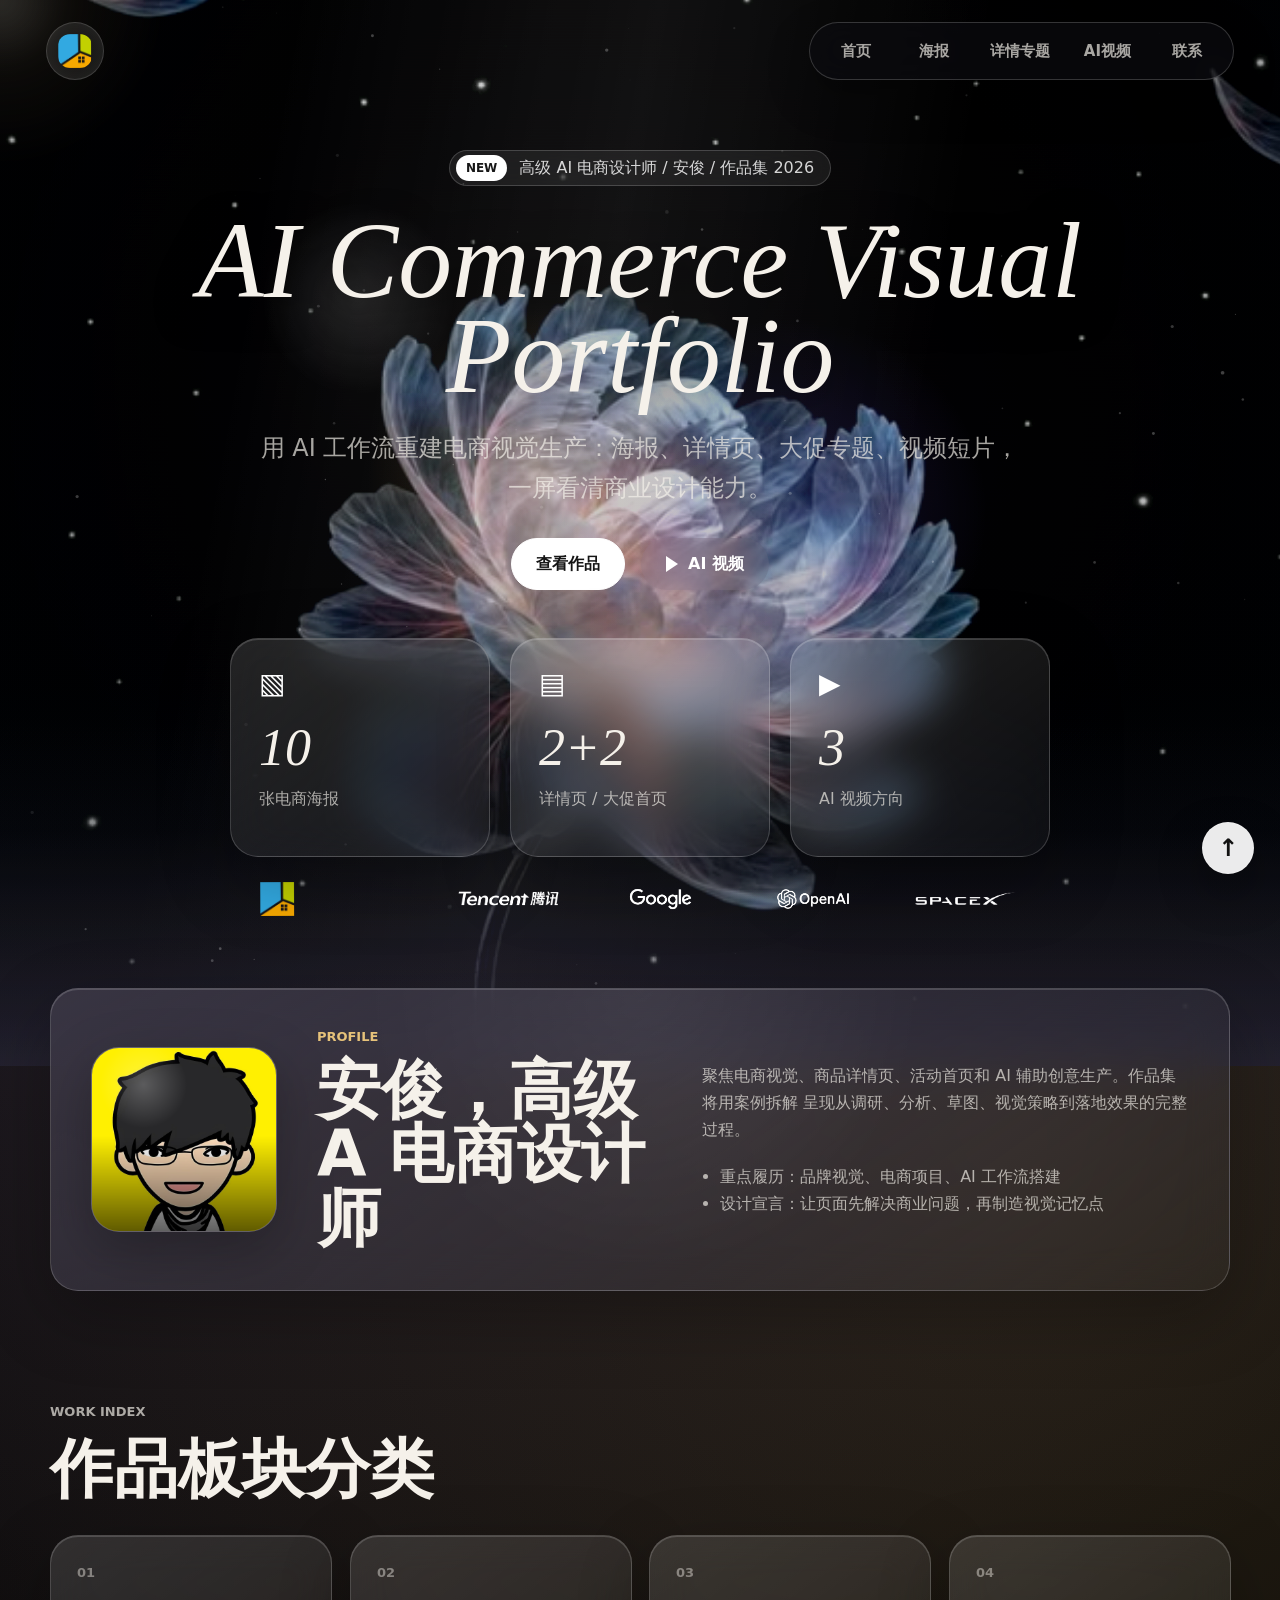
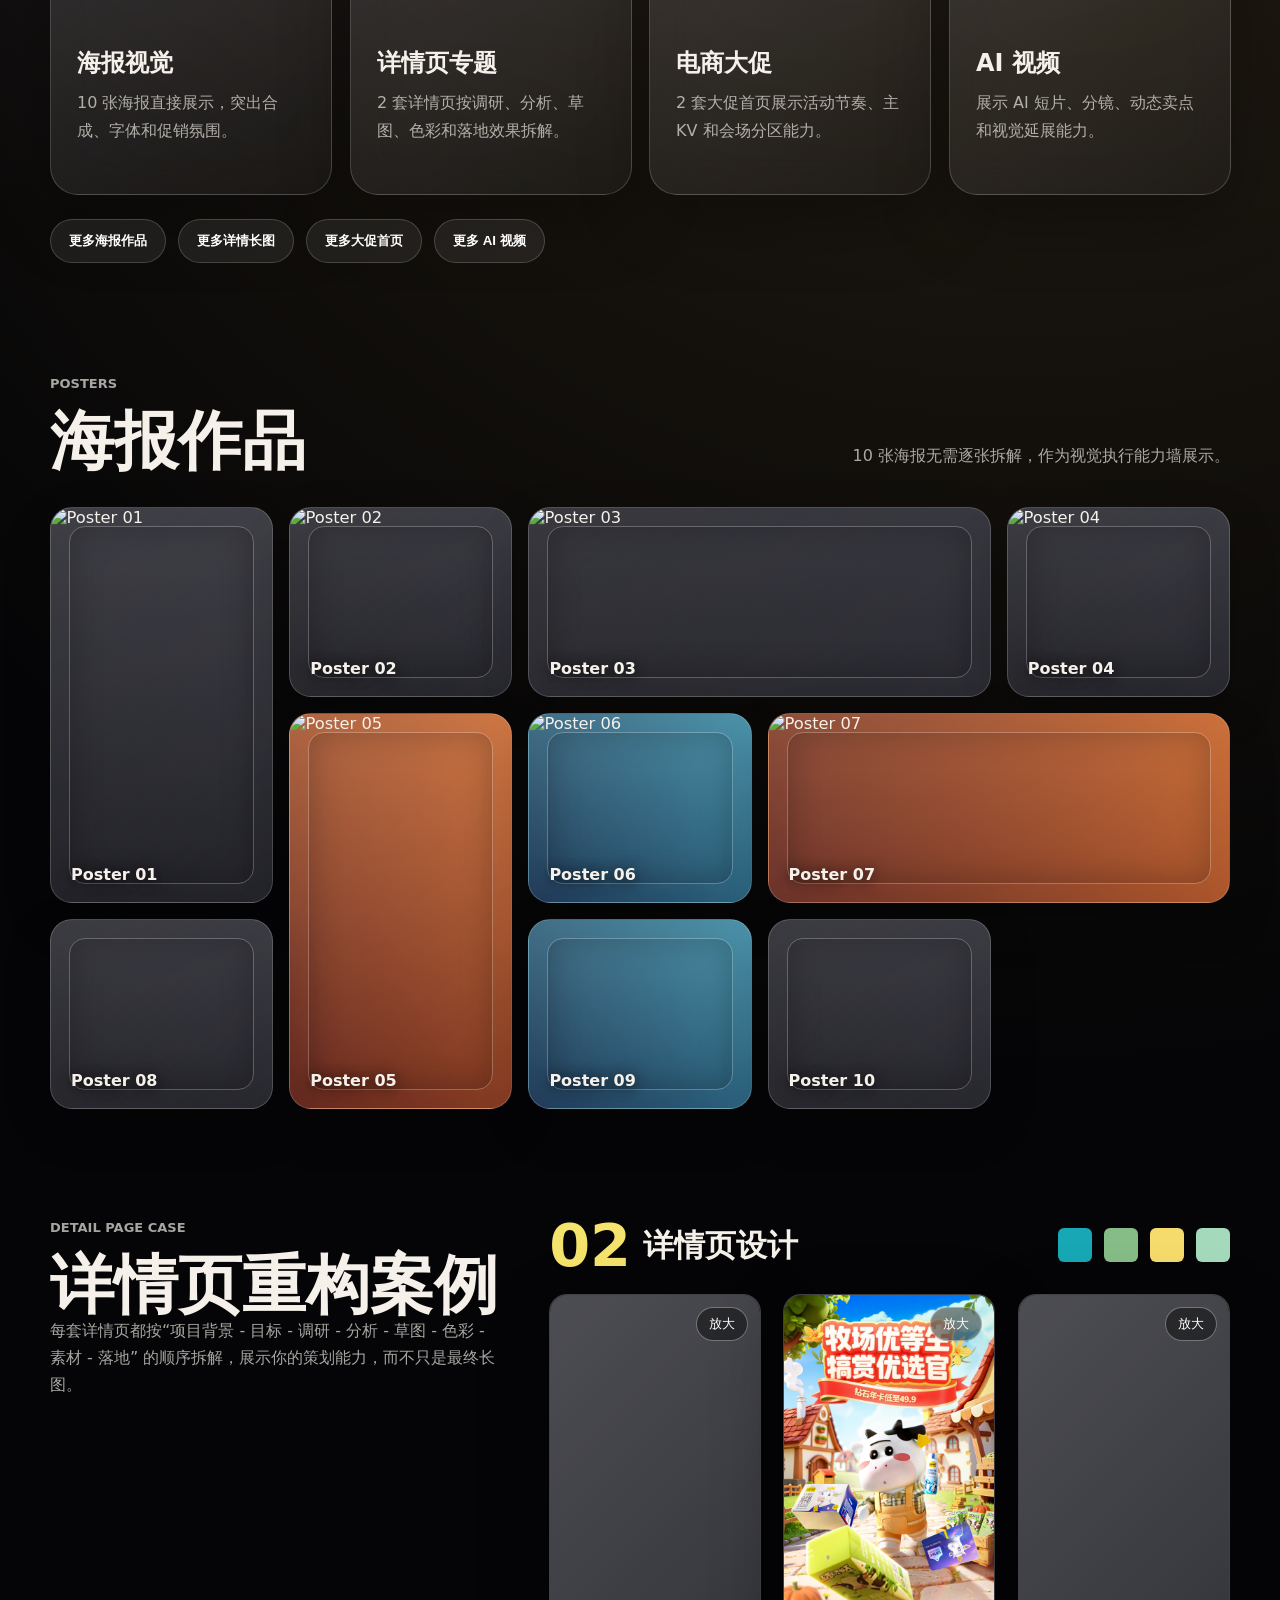
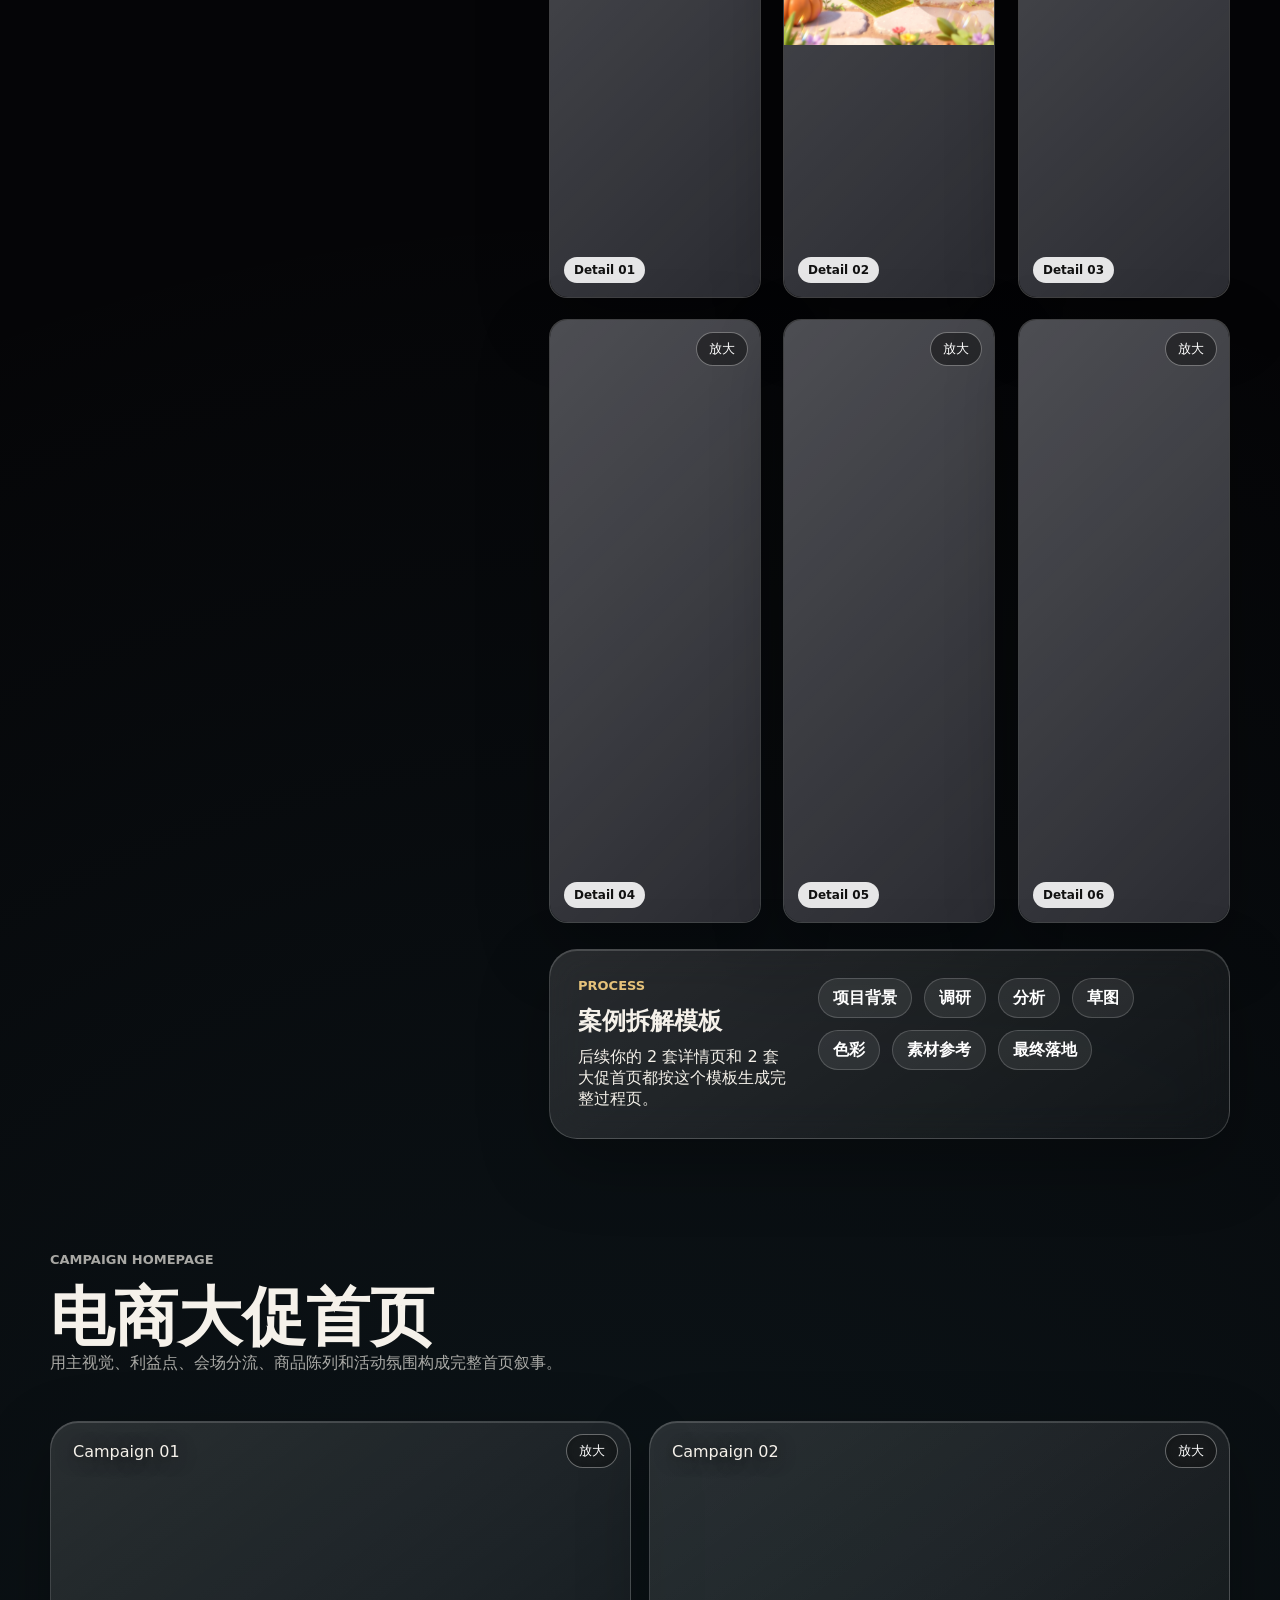
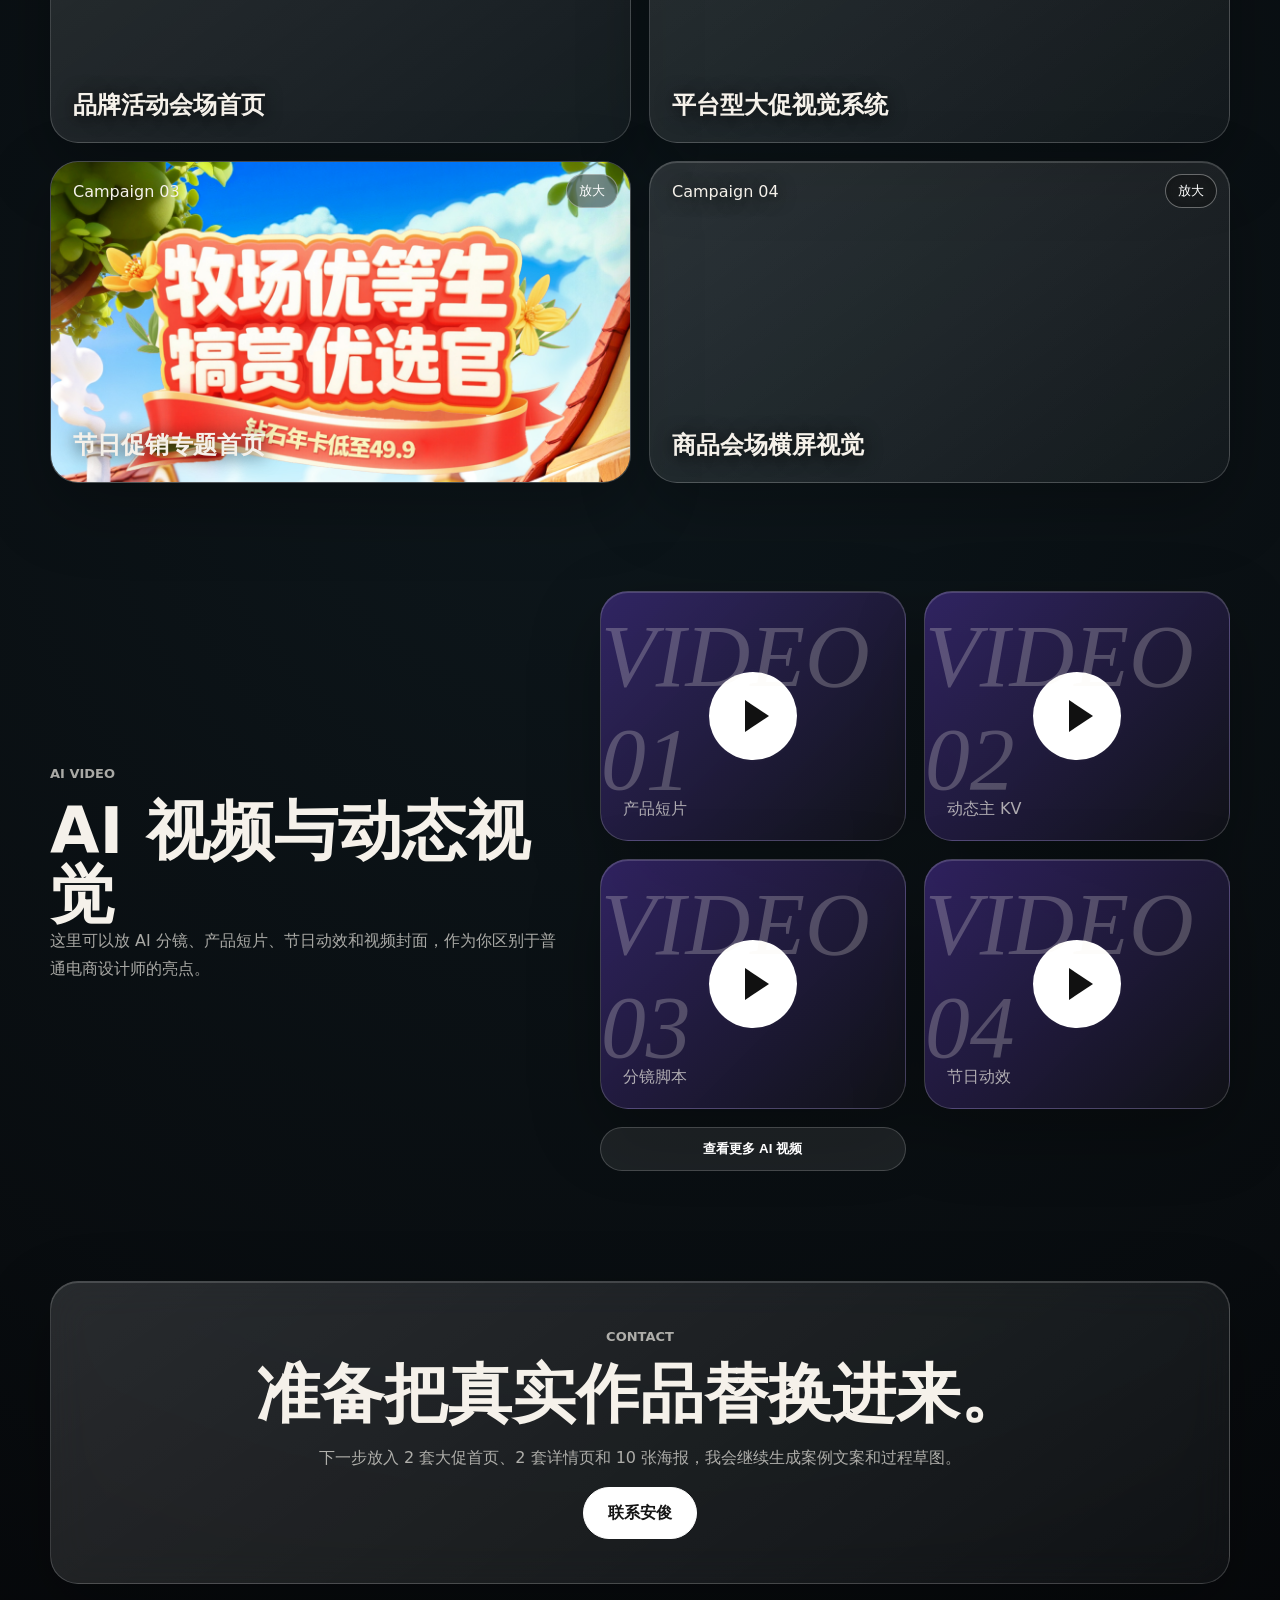
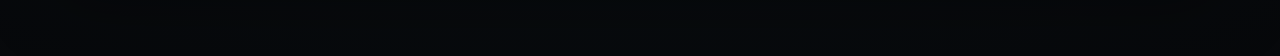
==== commit aacfae6d: "Speed up hero video and fit flower on mobile" ====
--- a/index.html
+++ b/index.html
@@ -8,7 +8,8 @@
       name="description"
       content="安俊的 AI 电商设计作品集，展示海报、详情页、大促专题、AI 视频与电商视觉策划过程。"
     />
-    <link rel="stylesheet" href="styles.css?v=20260704-linked-work-library" />
+    <link rel="preload" as="image" href="assets/media/flower-poster.jpg" fetchpriority="high" />
+    <link rel="stylesheet" href="styles.css?v=20261024-fast-flower" />
   </head>
   <body>
     <div class="cursor-glow" aria-hidden="true"></div>
@@ -27,14 +28,12 @@
         <a href="#detail">详情专题</a>
         <a href="#video">AI视频</a>
         <a href="#contact">联系</a>
-        <a href="admin.html">后台</a>
       </nav>
     </header>
 
     <main id="top">
       <section class="hero">
         <div id="scroll-video-container" class="flower-video-layer" aria-hidden="true">
-          <canvas id="video-canvas"></canvas>
           <video
             id="video-fallback"
             class="flower-video"
@@ -43,8 +42,8 @@
             loop
             playsinline
             preload="auto"
-            crossorigin="anonymous"
-            src="https://d8j0ntlcm91z4.cloudfront.net/user_38xzZboKViGWJOttwIXH07lWA1P/hf_20260616_212935_bbf608da-62d1-4f25-9be4-c346e4d09cc8.mp4"
+            poster="assets/media/flower-poster.jpg"
+            src="assets/media/flower-720p.mp4"
           ></video>
           <div class="flower-video-overlay"></div>
         </div>
@@ -99,7 +98,7 @@
 
       <section class="profile-panel">
         <div class="profile-photo">
-          <img src="assets/reference/anjun-avatar.jpg" alt="Anjun profile portrait" />
+          <img loading="lazy" decoding="async" data-src="assets/reference/anjun-avatar.jpg" alt="Anjun profile portrait" />
         </div>
         <div>
           <p class="section-kicker">Profile</p>
@@ -162,43 +161,43 @@
         </div>
         <div class="poster-wall">
           <article class="poster-card tall">
-            <img src="assets/reference/poster-01-sanzhisongshu.png" alt="Poster 01" />
+            <img loading="lazy" decoding="async" data-src="assets/reference/poster-01-sanzhisongshu.png" alt="Poster 01" />
             <span>Poster 01</span>
           </article>
           <article class="poster-card">
-            <img src="assets/reference/poster-02-yili.jpg" alt="Poster 02" />
+            <img loading="lazy" decoding="async" data-src="assets/reference/poster-02-yili.jpg" alt="Poster 02" />
             <span>Poster 02</span>
           </article>
           <article class="poster-card wide">
-            <img src="assets/reference/poster-03-kids-care.png" alt="Poster 03" />
+            <img loading="lazy" decoding="async" data-src="assets/reference/poster-03-kids-care.png" alt="Poster 03" />
             <span>Poster 03</span>
           </article>
           <article class="poster-card">
-            <img src="assets/reference/poster-05-byhealth.png" alt="Poster 04" />
+            <img loading="lazy" decoding="async" data-src="assets/reference/poster-05-byhealth.png" alt="Poster 04" />
             <span>Poster 04</span>
           </article>
           <article class="poster-card tall warm">
-            <img src="assets/reference/poster-06-proya.png" alt="Poster 05" />
+            <img loading="lazy" decoding="async" data-src="assets/reference/poster-06-proya.png" alt="Poster 05" />
             <span>Poster 05</span>
           </article>
           <article class="poster-card cool">
-            <img src="assets/reference/poster-07-cow-618-1.jpg" alt="Poster 06" />
+            <img loading="lazy" decoding="async" data-src="assets/reference/poster-07-cow-618-1.jpg" alt="Poster 06" />
             <span>Poster 06</span>
           </article>
           <article class="poster-card wide warm">
-            <img src="assets/reference/poster-09-cow-daily.jpg" alt="Poster 07" />
+            <img loading="lazy" decoding="async" data-src="assets/reference/poster-09-cow-daily.jpg" alt="Poster 07" />
             <span>Poster 07</span>
           </article>
           <article class="poster-card">
-            <img src="assets/reference/poster-10-feihe.png" alt="Poster 08" />
+            <img loading="lazy" decoding="async" data-src="assets/reference/poster-10-feihe.png" alt="Poster 08" />
             <span>Poster 08</span>
           </article>
           <article class="poster-card cool">
-            <img src="assets/reference/campaign-01-jiuzhitang.jpg" alt="Poster 09" />
+            <img loading="lazy" decoding="async" data-src="assets/reference/campaign-01-jiuzhitang.jpg" alt="Poster 09" />
             <span>Poster 09</span>
           </article>
           <article class="poster-card">
-            <img src="assets/reference/campaign-02-feihe-618.jpg" alt="Poster 10" />
+            <img loading="lazy" decoding="async" data-src="assets/reference/campaign-02-feihe-618.jpg" alt="Poster 10" />
             <span>Poster 10</span>
           </article>
         </div>
@@ -225,42 +224,42 @@
           <article class="case-card detail-scroll-card">
             <button class="detail-expand" type="button" aria-label="放大查看详情页">放大</button>
             <div class="case-cover detail-scroll-window">
-              <img src="assets/reference/detail-01-dji-osmo.jpg" alt="Detail page case 01" />
+              <img loading="lazy" decoding="async" data-src="assets/reference/detail-01-dji-osmo.jpg" alt="Detail page case 01" />
             </div>
             <span>Detail 01</span>
           </article>
           <article class="case-card detail-scroll-card">
             <button class="detail-expand" type="button" aria-label="放大查看详情页">放大</button>
             <div class="case-cover detail-scroll-window">
-              <img src="assets/reference/poster-09-cow-daily.jpg" alt="Detail page case 02" />
+              <img loading="lazy" decoding="async" data-src="assets/reference/poster-09-cow-daily.jpg" alt="Detail page case 02" />
             </div>
             <span>Detail 02</span>
           </article>
           <article class="case-card detail-scroll-card">
             <button class="detail-expand" type="button" aria-label="放大查看详情页">放大</button>
             <div class="case-cover detail-scroll-window">
-              <img src="assets/reference/campaign-01-jiuzhitang.jpg" alt="Detail page case 03" />
+              <img loading="lazy" decoding="async" data-src="assets/reference/campaign-01-jiuzhitang.jpg" alt="Detail page case 03" />
             </div>
             <span>Detail 03</span>
           </article>
           <article class="case-card detail-scroll-card">
             <button class="detail-expand" type="button" aria-label="放大查看详情页">放大</button>
             <div class="case-cover detail-scroll-window">
-              <img src="assets/reference/campaign-02-feihe-618.jpg" alt="Detail page case 04" />
+              <img loading="lazy" decoding="async" data-src="assets/reference/campaign-02-feihe-618.jpg" alt="Detail page case 04" />
             </div>
             <span>Detail 04</span>
           </article>
           <article class="case-card detail-scroll-card">
             <button class="detail-expand" type="button" aria-label="放大查看详情页">放大</button>
             <div class="case-cover detail-scroll-window">
-              <img src="assets/reference/poster-10-feihe.png" alt="Detail page case 05" />
+              <img loading="lazy" decoding="async" data-src="assets/reference/poster-10-feihe.png" alt="Detail page case 05" />
             </div>
             <span>Detail 05</span>
           </article>
           <article class="case-card detail-scroll-card">
             <button class="detail-expand" type="button" aria-label="放大查看详情页">放大</button>
             <div class="case-cover detail-scroll-window">
-              <img src="assets/reference/poster-03-kids-care.png" alt="Detail page case 06" />
+              <img loading="lazy" decoding="async" data-src="assets/reference/poster-03-kids-care.png" alt="Detail page case 06" />
             </div>
             <span>Detail 06</span>
           </article>
@@ -269,7 +268,7 @@
         <div class="case-grid legacy-case-grid">
           <article class="case-card">
             <div class="case-cover milk">
-              <img src="assets/reference/detail-01-dji-osmo.jpg" alt="Detail page case preview" />
+              <img loading="lazy" decoding="async" data-src="assets/reference/detail-01-dji-osmo.jpg" alt="Detail page case preview" />
             </div>
             <div class="case-body">
               <p class="case-label">Case 01 / 详情页重构</p>
@@ -282,7 +281,7 @@
           </article>
           <article class="case-card">
             <div class="case-cover product">
-              <img src="assets/reference/poster-09-cow-daily.jpg" alt="Detail page visual preview" />
+              <img loading="lazy" decoding="async" data-src="assets/reference/poster-09-cow-daily.jpg" alt="Detail page visual preview" />
             </div>
             <div class="case-body">
               <p class="case-label">Case 02 / 详情页优化</p>
@@ -324,7 +323,7 @@
           <article class="campaign-work-card">
             <button class="detail-expand campaign-expand" type="button" aria-label="放大查看大促首页">放大</button>
             <div class="campaign-scroll-window">
-              <img class="campaign-image" src="assets/reference/campaign-01-jiuzhitang.jpg" alt="Campaign homepage 01" />
+              <img loading="lazy" decoding="async" class="campaign-image" data-src="assets/reference/campaign-01-jiuzhitang.jpg" alt="Campaign homepage 01" />
             </div>
             <span>Campaign 01</span>
             <h3>品牌活动会场首页</h3>
@@ -332,7 +331,7 @@
           <article class="campaign-work-card">
             <button class="detail-expand campaign-expand" type="button" aria-label="放大查看大促首页">放大</button>
             <div class="campaign-scroll-window">
-              <img class="campaign-image" src="assets/reference/campaign-02-feihe-618.jpg" alt="Campaign homepage 02" />
+              <img loading="lazy" decoding="async" class="campaign-image" data-src="assets/reference/campaign-02-feihe-618.jpg" alt="Campaign homepage 02" />
             </div>
             <span>Campaign 02</span>
             <h3>平台型大促视觉系统</h3>
@@ -340,7 +339,7 @@
           <article class="campaign-work-card">
             <button class="detail-expand campaign-expand" type="button" aria-label="放大查看大促首页">放大</button>
             <div class="campaign-scroll-window">
-              <img class="campaign-image" src="assets/reference/poster-09-cow-daily.jpg" alt="Campaign homepage 03" />
+              <img loading="lazy" decoding="async" class="campaign-image" data-src="assets/reference/poster-09-cow-daily.jpg" alt="Campaign homepage 03" />
             </div>
             <span>Campaign 03</span>
             <h3>节日促销专题首页</h3>
@@ -348,7 +347,7 @@
           <article class="campaign-work-card">
             <button class="detail-expand campaign-expand" type="button" aria-label="放大查看大促首页">放大</button>
             <div class="campaign-scroll-window">
-              <img class="campaign-image" src="assets/reference/poster-10-feihe.png" alt="Campaign homepage 04" />
+              <img loading="lazy" decoding="async" class="campaign-image" data-src="assets/reference/poster-10-feihe.png" alt="Campaign homepage 04" />
             </div>
             <span>Campaign 04</span>
             <h3>商品会场横屏视觉</h3>
@@ -356,13 +355,13 @@
         </div>
         <div class="campaign-grid legacy-campaign-grid">
           <article>
-            <img class="campaign-image" src="assets/reference/campaign-01-jiuzhitang.jpg" alt="Campaign homepage 01" />
+            <img loading="lazy" decoding="async" class="campaign-image" data-src="assets/reference/campaign-01-jiuzhitang.jpg" alt="Campaign homepage 01" />
             <span>Campaign 01</span>
             <h3>品牌活动会场首页</h3>
             <p>适合展示促销节奏、用户路径、首屏冲击和商品分区。</p>
           </article>
           <article>
-            <img class="campaign-image" src="assets/reference/campaign-02-feihe-618.jpg" alt="Campaign homepage 02" />
+            <img loading="lazy" decoding="async" class="campaign-image" data-src="assets/reference/campaign-02-feihe-618.jpg" alt="Campaign homepage 02" />
             <span>Campaign 02</span>
             <h3>平台型大促视觉系统</h3>
             <p>适合展示多模块统一、氛围延展和完整页面落地能力。</p>
@@ -415,7 +414,7 @@
     <div class="detail-lightbox" aria-hidden="true">
       <button class="detail-lightbox-close" type="button" aria-label="关闭">×</button>
       <div class="detail-lightbox-frame">
-        <img src="" alt="详情页放大预览" />
+        <img loading="lazy" decoding="async" src="" alt="详情页放大预览" />
       </div>
     </div>
     <div class="work-library" aria-hidden="true">
@@ -431,23 +430,23 @@
         </aside>
         <div class="work-library-content">
           <div class="library-grid is-active" data-library-panel="posters">
-            <article><img src="assets/reference/poster-01-sanzhisongshu.png" alt="" /><strong>Poster 01</strong></article>
-            <article><img src="assets/reference/poster-02-yili.jpg" alt="" /><strong>Poster 02</strong></article>
-            <article><img src="assets/reference/poster-03-kids-care.png" alt="" /><strong>Poster 03</strong></article>
-            <article><img src="assets/reference/poster-05-byhealth.png" alt="" /><strong>Poster 04</strong></article>
-            <article><img src="assets/reference/poster-06-proya.png" alt="" /><strong>Poster 05</strong></article>
-            <article><img src="assets/reference/poster-10-feihe.png" alt="" /><strong>Poster 06</strong></article>
+            <article><img loading="lazy" decoding="async" data-src="assets/reference/poster-01-sanzhisongshu.png" alt="" /><strong>Poster 01</strong></article>
+            <article><img loading="lazy" decoding="async" data-src="assets/reference/poster-02-yili.jpg" alt="" /><strong>Poster 02</strong></article>
+            <article><img loading="lazy" decoding="async" data-src="assets/reference/poster-03-kids-care.png" alt="" /><strong>Poster 03</strong></article>
+            <article><img loading="lazy" decoding="async" data-src="assets/reference/poster-05-byhealth.png" alt="" /><strong>Poster 04</strong></article>
+            <article><img loading="lazy" decoding="async" data-src="assets/reference/poster-06-proya.png" alt="" /><strong>Poster 05</strong></article>
+            <article><img loading="lazy" decoding="async" data-src="assets/reference/poster-10-feihe.png" alt="" /><strong>Poster 06</strong></article>
           </div>
           <div class="library-grid" data-library-panel="detail">
-            <article><img src="assets/reference/detail-01-dji-osmo.jpg" alt="" /><strong>Detail 01</strong></article>
-            <article><img src="assets/reference/poster-09-cow-daily.jpg" alt="" /><strong>Detail 02</strong></article>
-            <article><img src="assets/reference/campaign-01-jiuzhitang.jpg" alt="" /><strong>Detail 03</strong></article>
-            <article><img src="assets/reference/campaign-02-feihe-618.jpg" alt="" /><strong>Detail 04</strong></article>
+            <article><img loading="lazy" decoding="async" data-src="assets/reference/detail-01-dji-osmo.jpg" alt="" /><strong>Detail 01</strong></article>
+            <article><img loading="lazy" decoding="async" data-src="assets/reference/poster-09-cow-daily.jpg" alt="" /><strong>Detail 02</strong></article>
+            <article><img loading="lazy" decoding="async" data-src="assets/reference/campaign-01-jiuzhitang.jpg" alt="" /><strong>Detail 03</strong></article>
+            <article><img loading="lazy" decoding="async" data-src="assets/reference/campaign-02-feihe-618.jpg" alt="" /><strong>Detail 04</strong></article>
           </div>
           <div class="library-grid library-grid-wide" data-library-panel="campaign">
-            <article><img src="assets/reference/campaign-01-jiuzhitang.jpg" alt="" /><strong>Campaign 01</strong></article>
-            <article><img src="assets/reference/campaign-02-feihe-618.jpg" alt="" /><strong>Campaign 02</strong></article>
-            <article><img src="assets/reference/poster-09-cow-daily.jpg" alt="" /><strong>Campaign 03</strong></article>
+            <article><img loading="lazy" decoding="async" data-src="assets/reference/campaign-01-jiuzhitang.jpg" alt="" /><strong>Campaign 01</strong></article>
+            <article><img loading="lazy" decoding="async" data-src="assets/reference/campaign-02-feihe-618.jpg" alt="" /><strong>Campaign 02</strong></article>
+            <article><img loading="lazy" decoding="async" data-src="assets/reference/poster-09-cow-daily.jpg" alt="" /><strong>Campaign 03</strong></article>
           </div>
           <div class="library-grid library-grid-wide" data-library-panel="video">
             <article><div class="video-thumb">AI VIDEO 01</div><strong>产品短片</strong></article>
@@ -459,6 +458,6 @@
       </div>
     </div>
     <script src="site-data.js?v=20260704-linked-work-library"></script>
-    <script src="script.js?v=20260704-linked-work-library"></script>
+    <script src="script.js?v=20261024-fast-flower"></script>
   </body>
 </html>
--- a/styles.css
+++ b/styles.css
@@ -1932,6 +1932,22 @@
     grid-template-columns: repeat(3, 1fr);
   }
 
+  .flower-video-layer {
+    inset: 0 0 -20%;
+  }
+
+  .flower-video-layer video {
+    top: 240px;
+    bottom: auto;
+    width: 100%;
+    height: auto;
+    aspect-ratio: 1;
+    object-fit: cover;
+    object-position: center;
+    transform: none;
+    mask-image: linear-gradient(to bottom, transparent, black 14%, black 80%, transparent);
+  }
+
   .bloom-flower {
     left: 10vw;
     top: 38%;
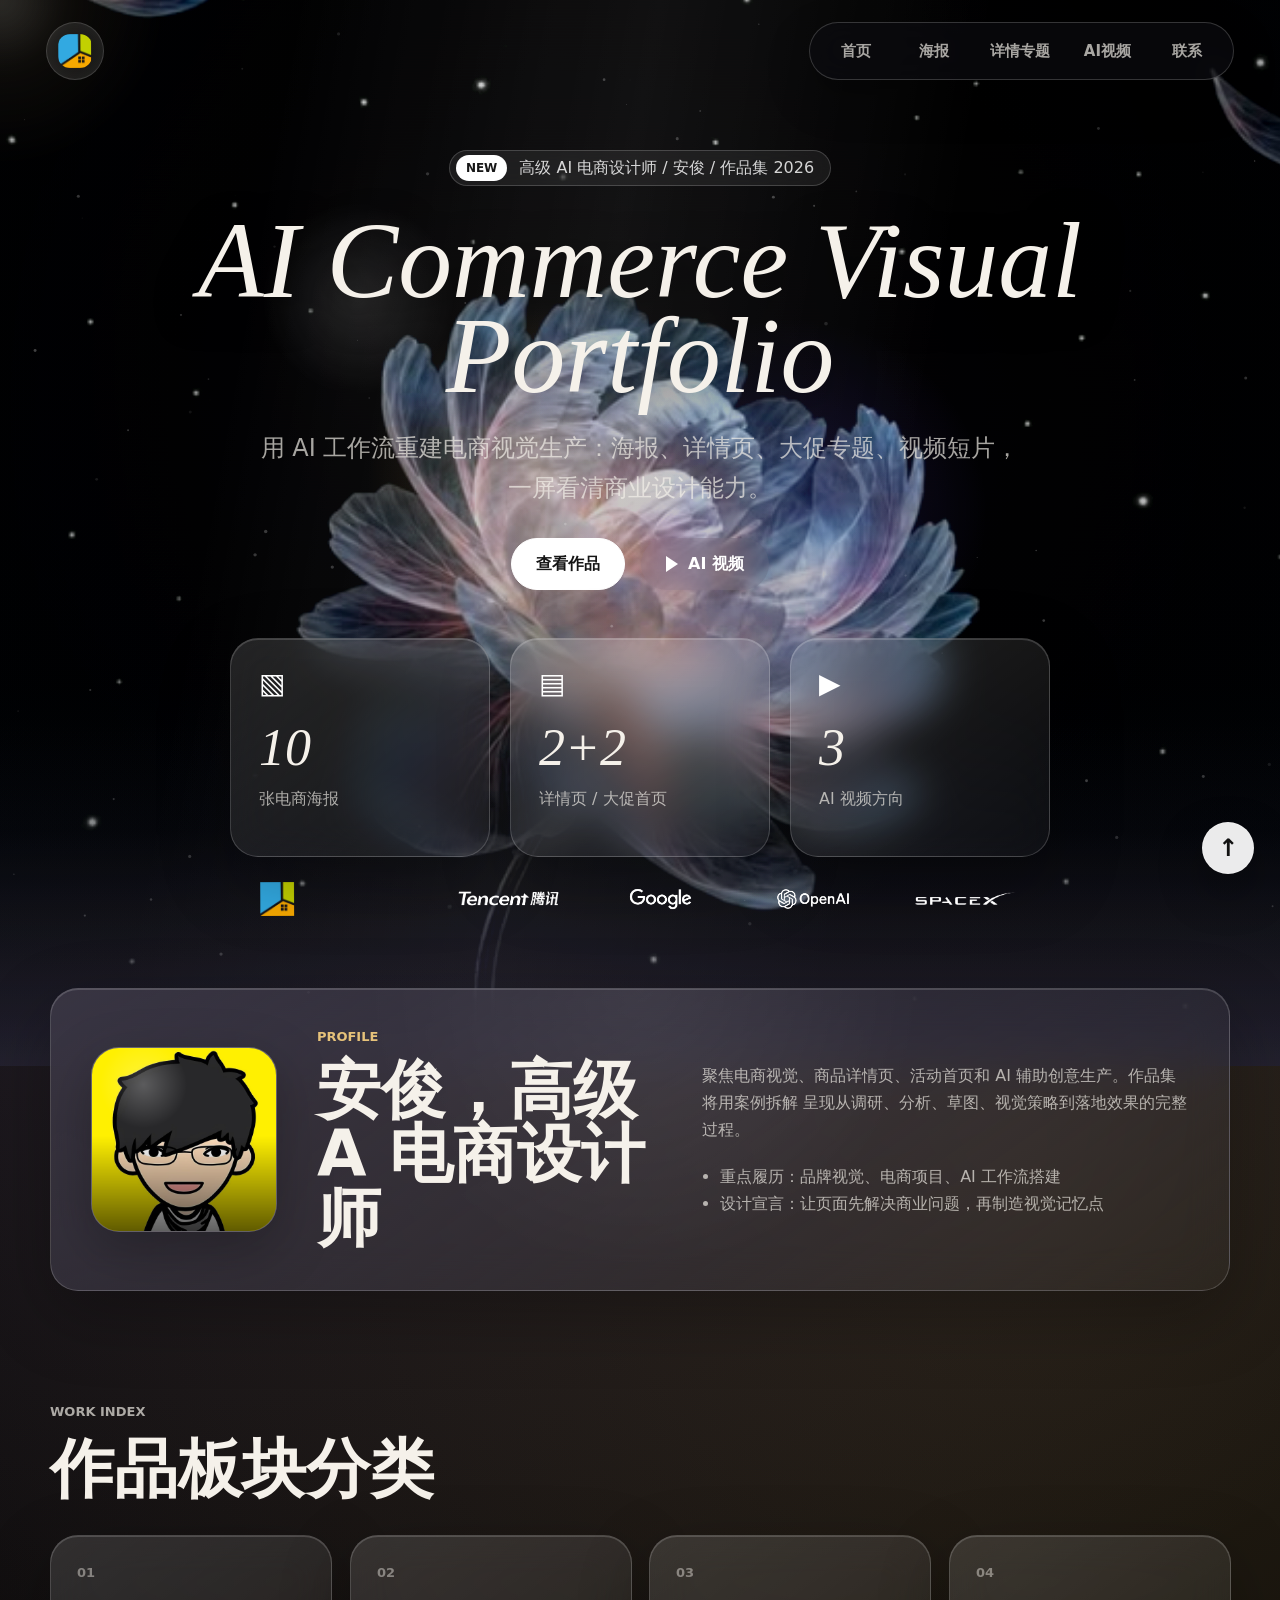
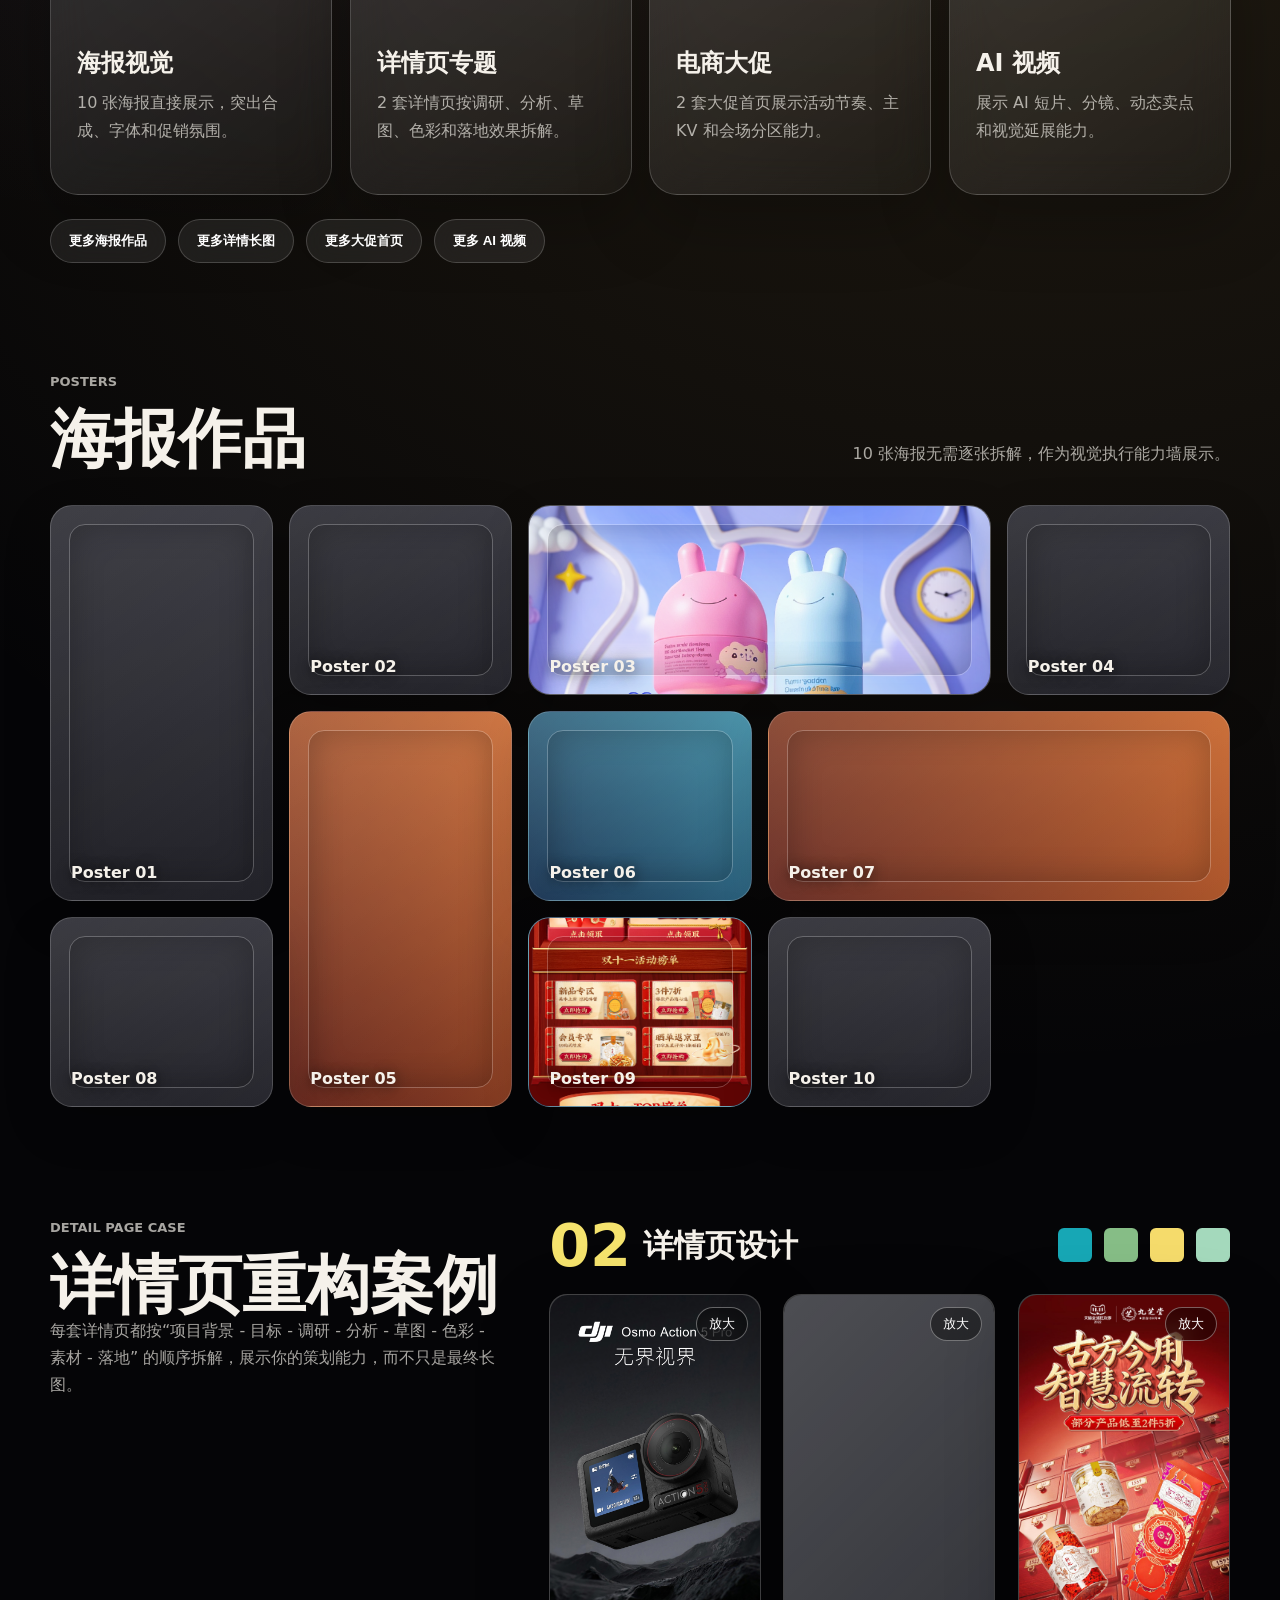
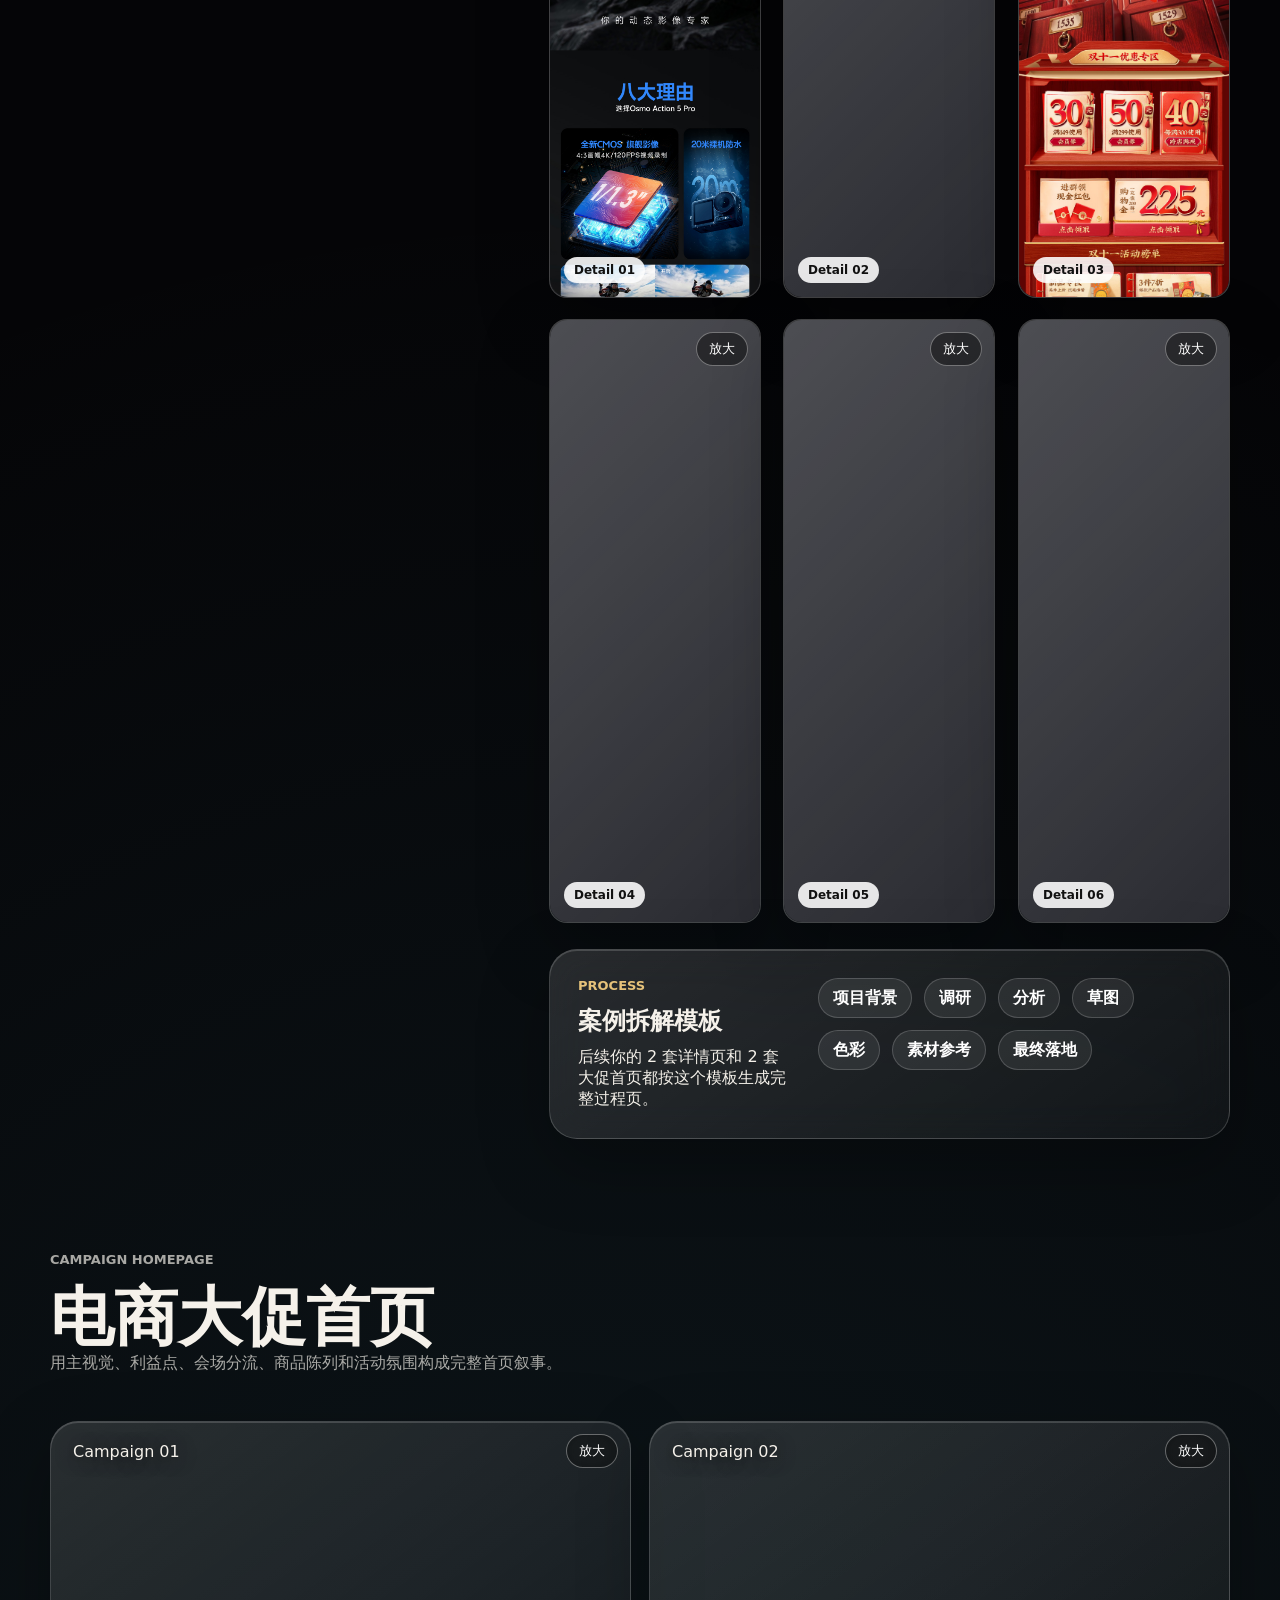
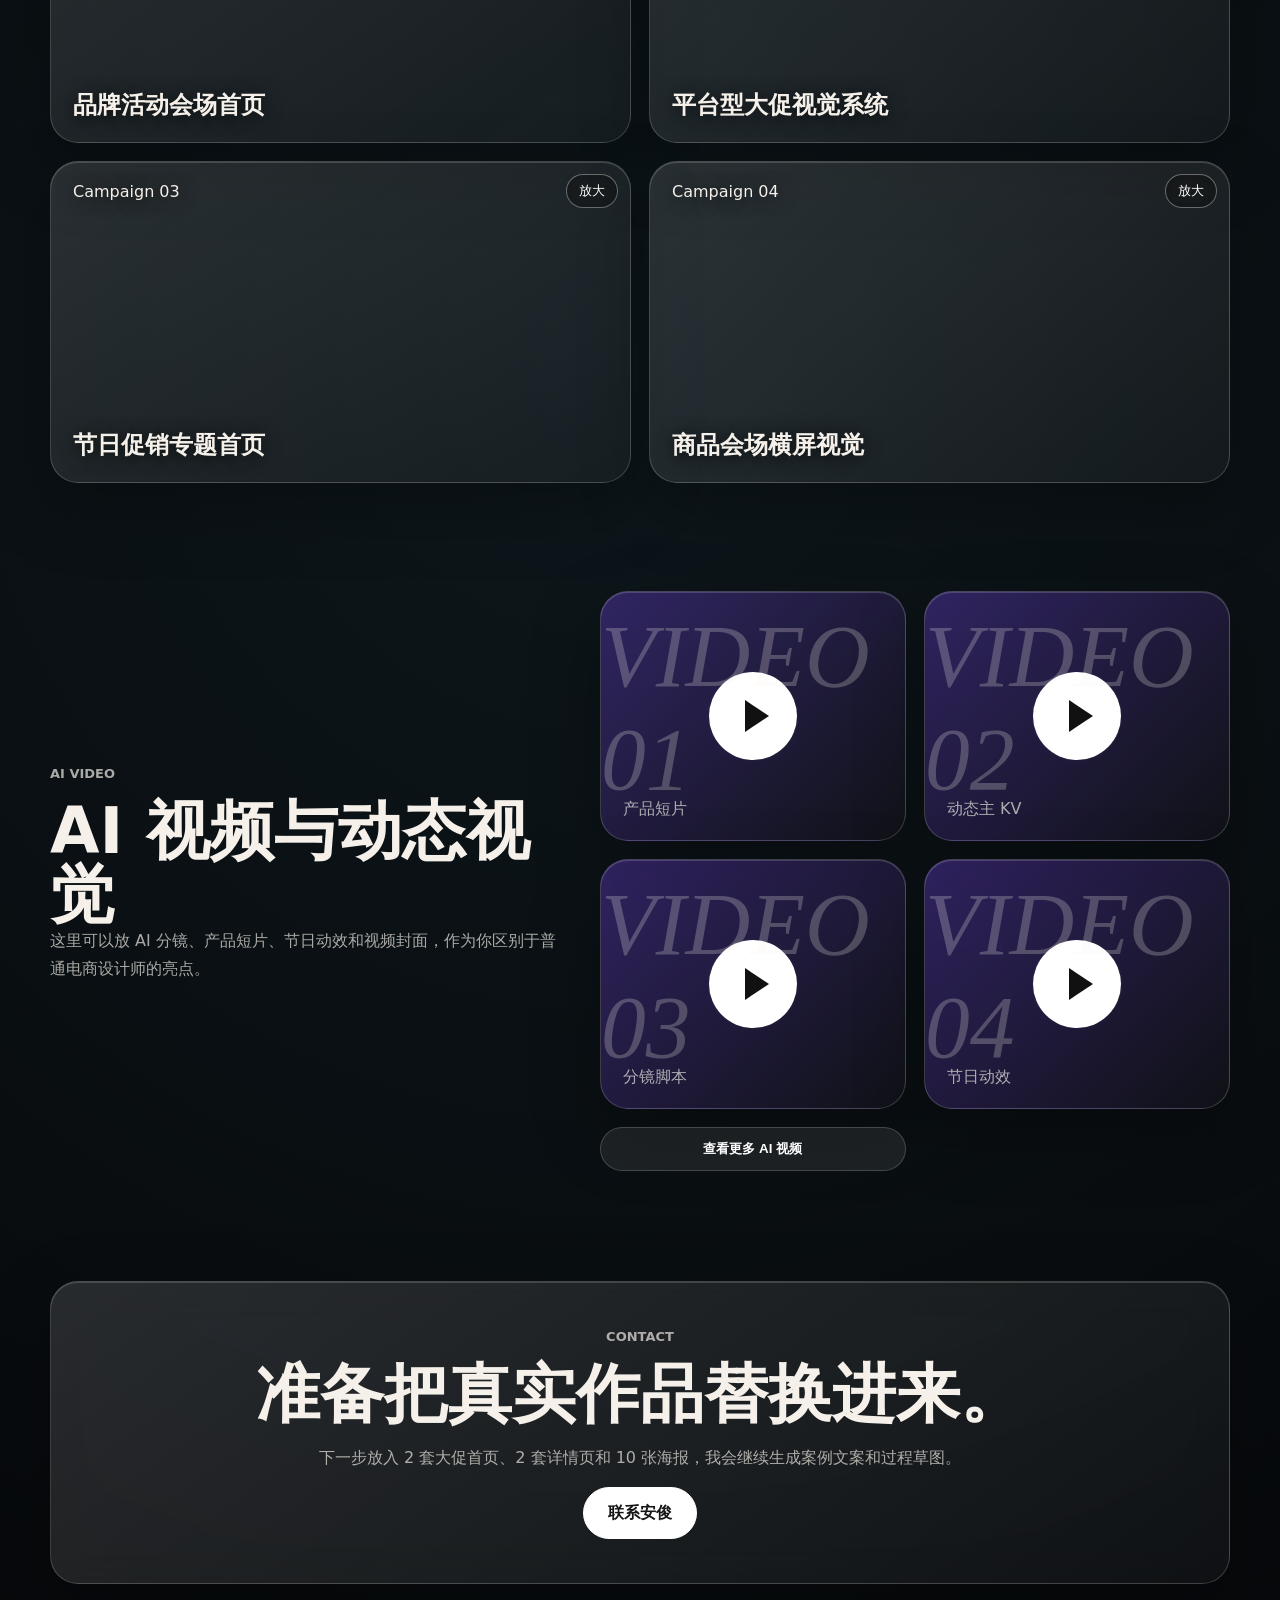
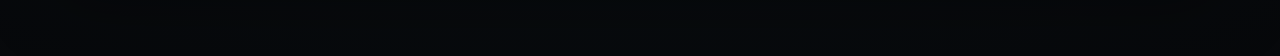
==== commit 9cdc5c04: "Center mobile navigation links" ====
--- a/index.html
+++ b/index.html
@@ -9,7 +9,7 @@
       content="安俊的 AI 电商设计作品集，展示海报、详情页、大促专题、AI 视频与电商视觉策划过程。"
     />
     <link rel="preload" as="image" href="assets/media/flower-poster.jpg" fetchpriority="high" />
-    <link rel="stylesheet" href="styles.css?v=20261024-fast-flower" />
+    <link rel="stylesheet" href="styles.css?v=20261024-centered-nav" />
   </head>
   <body>
     <div class="cursor-glow" aria-hidden="true"></div>
--- a/styles.css
+++ b/styles.css
@@ -1968,7 +1968,7 @@
   .nav-pill {
     width: 100%;
     overflow-x: auto;
-    justify-content: flex-start;
+    justify-content: center;
   }
 
   .hero {
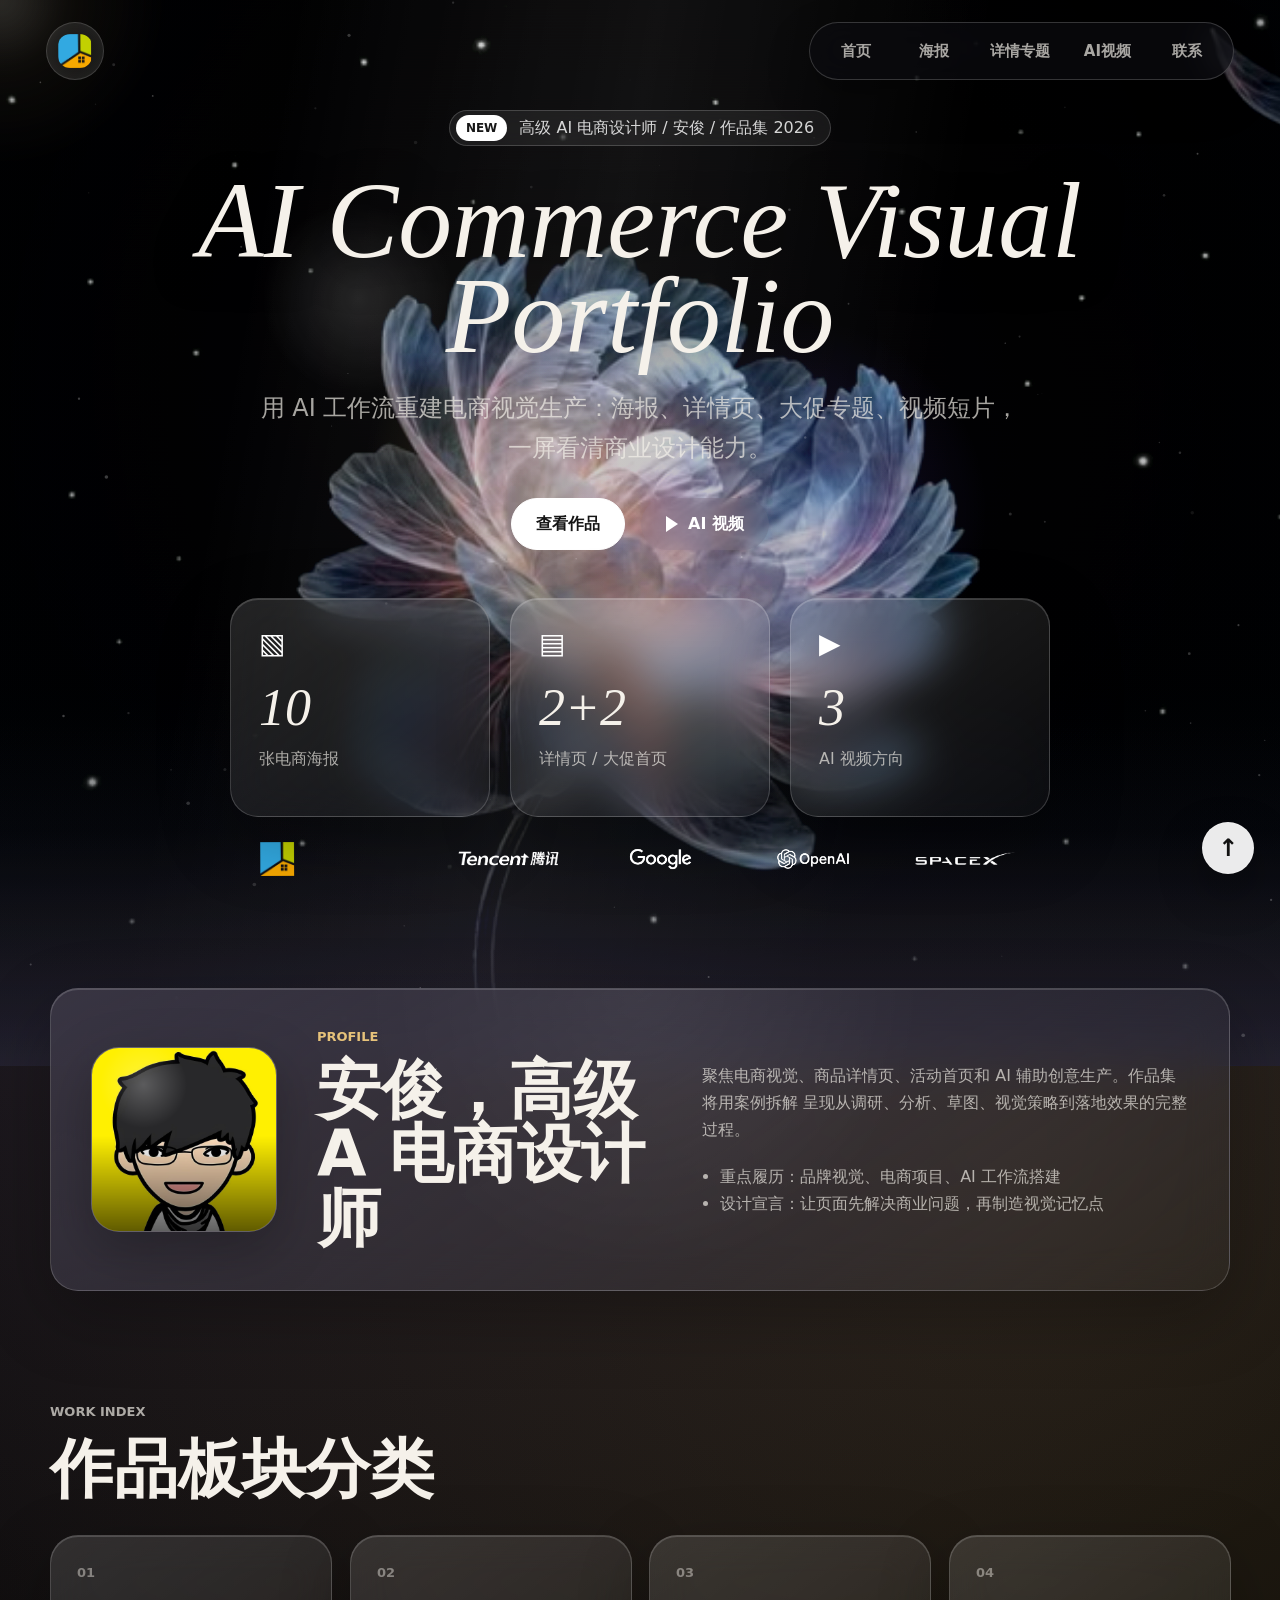
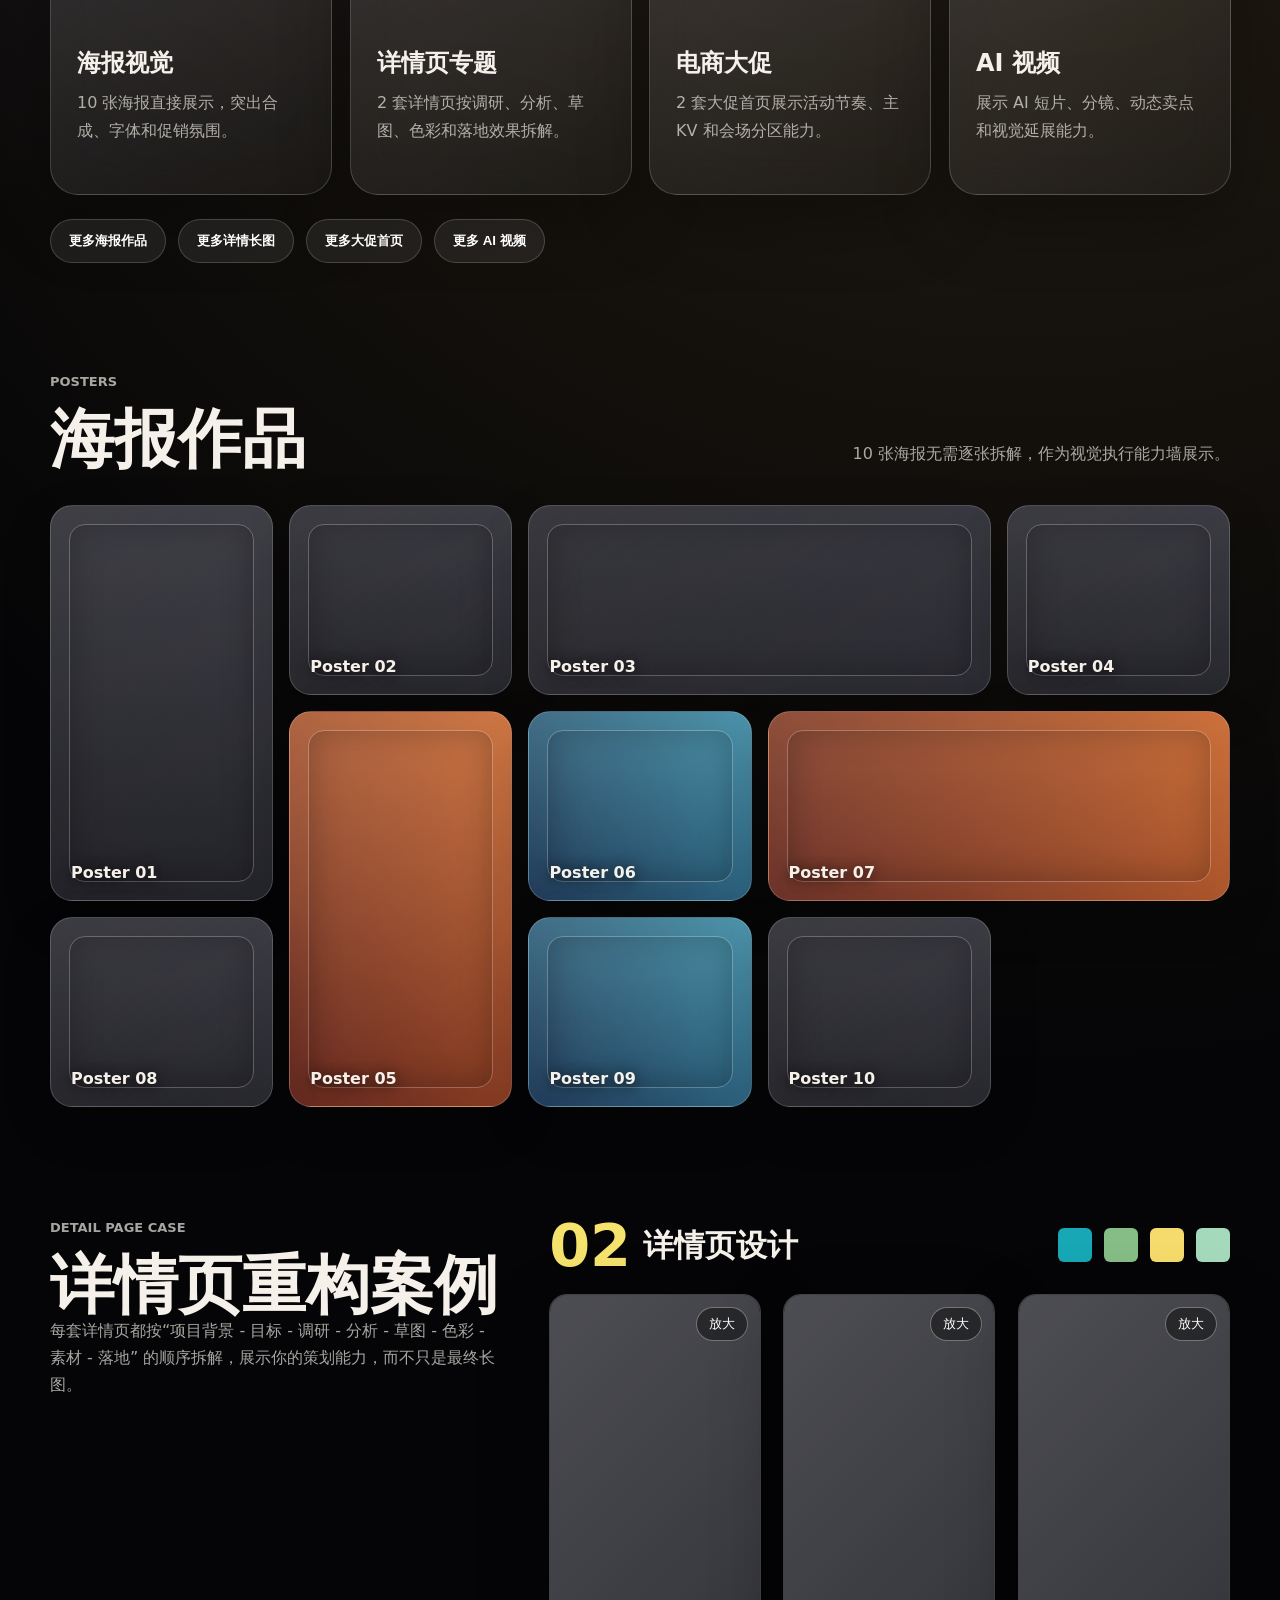
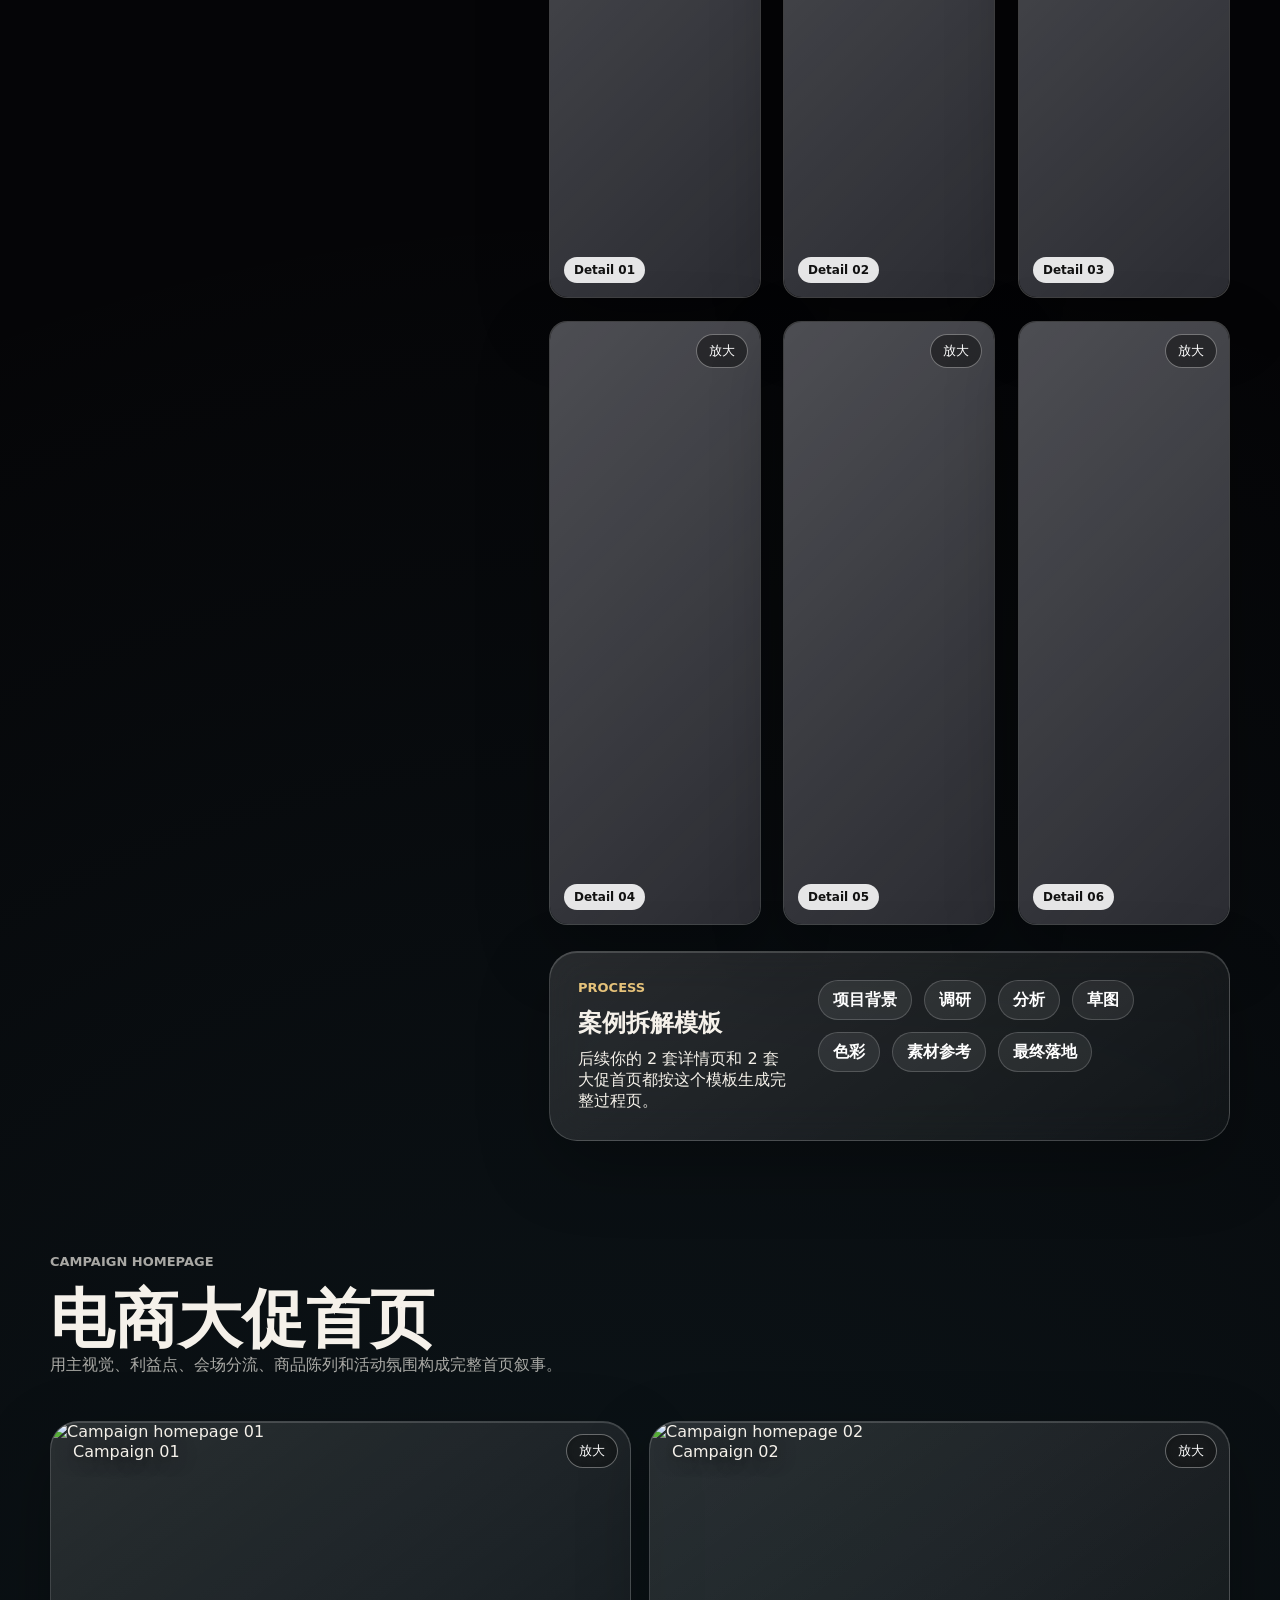
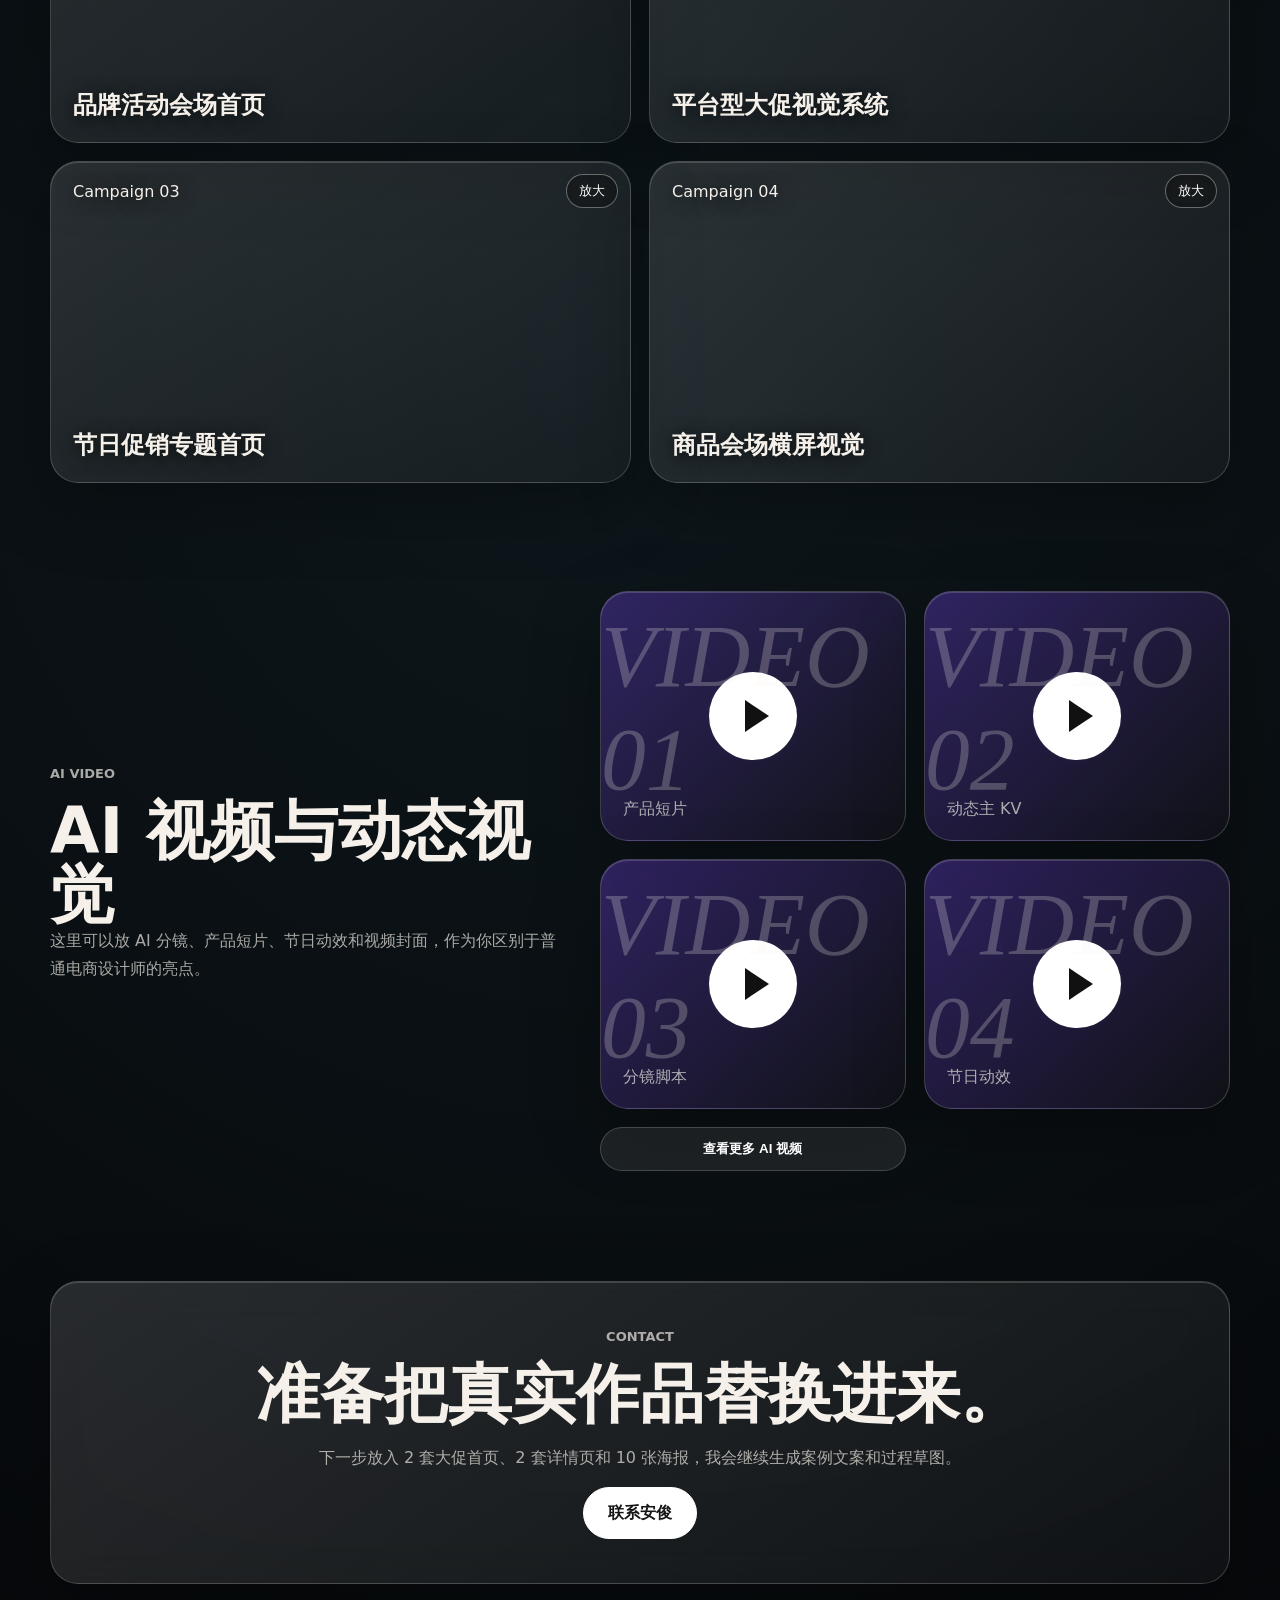
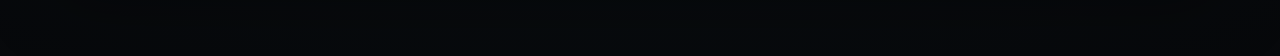
==== commit 884b0646: "Lift hero composition slightly" ====
--- a/index.html
+++ b/index.html
@@ -9,7 +9,7 @@
       content="安俊的 AI 电商设计作品集，展示海报、详情页、大促专题、AI 视频与电商视觉策划过程。"
     />
     <link rel="preload" as="image" href="assets/media/flower-poster.jpg" fetchpriority="high" />
-    <link rel="stylesheet" href="styles.css?v=20261024-centered-nav" />
+    <link rel="stylesheet" href="styles.css?v=20261024-hero-lift" />
   </head>
   <body>
     <div class="cursor-glow" aria-hidden="true"></div>
--- a/styles.css
+++ b/styles.css
@@ -247,6 +247,7 @@
 }
 
 .hero {
+  --hero-lift: 40px;
   position: relative;
   min-height: 112vh;
   display: grid;
@@ -310,7 +311,7 @@
 .flower-video-layer video {
   z-index: 1;
   object-position: center 40%;
-  transform: scale(1.06);
+  transform: translateY(calc(-1 * var(--hero-lift))) scale(1.06);
   filter: saturate(1.14) contrast(1.08) brightness(0.94);
 }
 
@@ -585,6 +586,7 @@
   width: min(1080px, 100%);
   margin: 0 auto;
   text-align: center;
+  transform: translateY(calc(-1 * var(--hero-lift)));
 }
 
 .badge {
@@ -1944,7 +1946,7 @@
     aspect-ratio: 1;
     object-fit: cover;
     object-position: center;
-    transform: none;
+    transform: translateY(calc(-1 * var(--hero-lift)));
     mask-image: linear-gradient(to bottom, transparent, black 14%, black 80%, transparent);
   }
 
@@ -1972,6 +1974,7 @@
   }
 
   .hero {
+    --hero-lift: 24px;
     padding-top: 190px;
   }
 
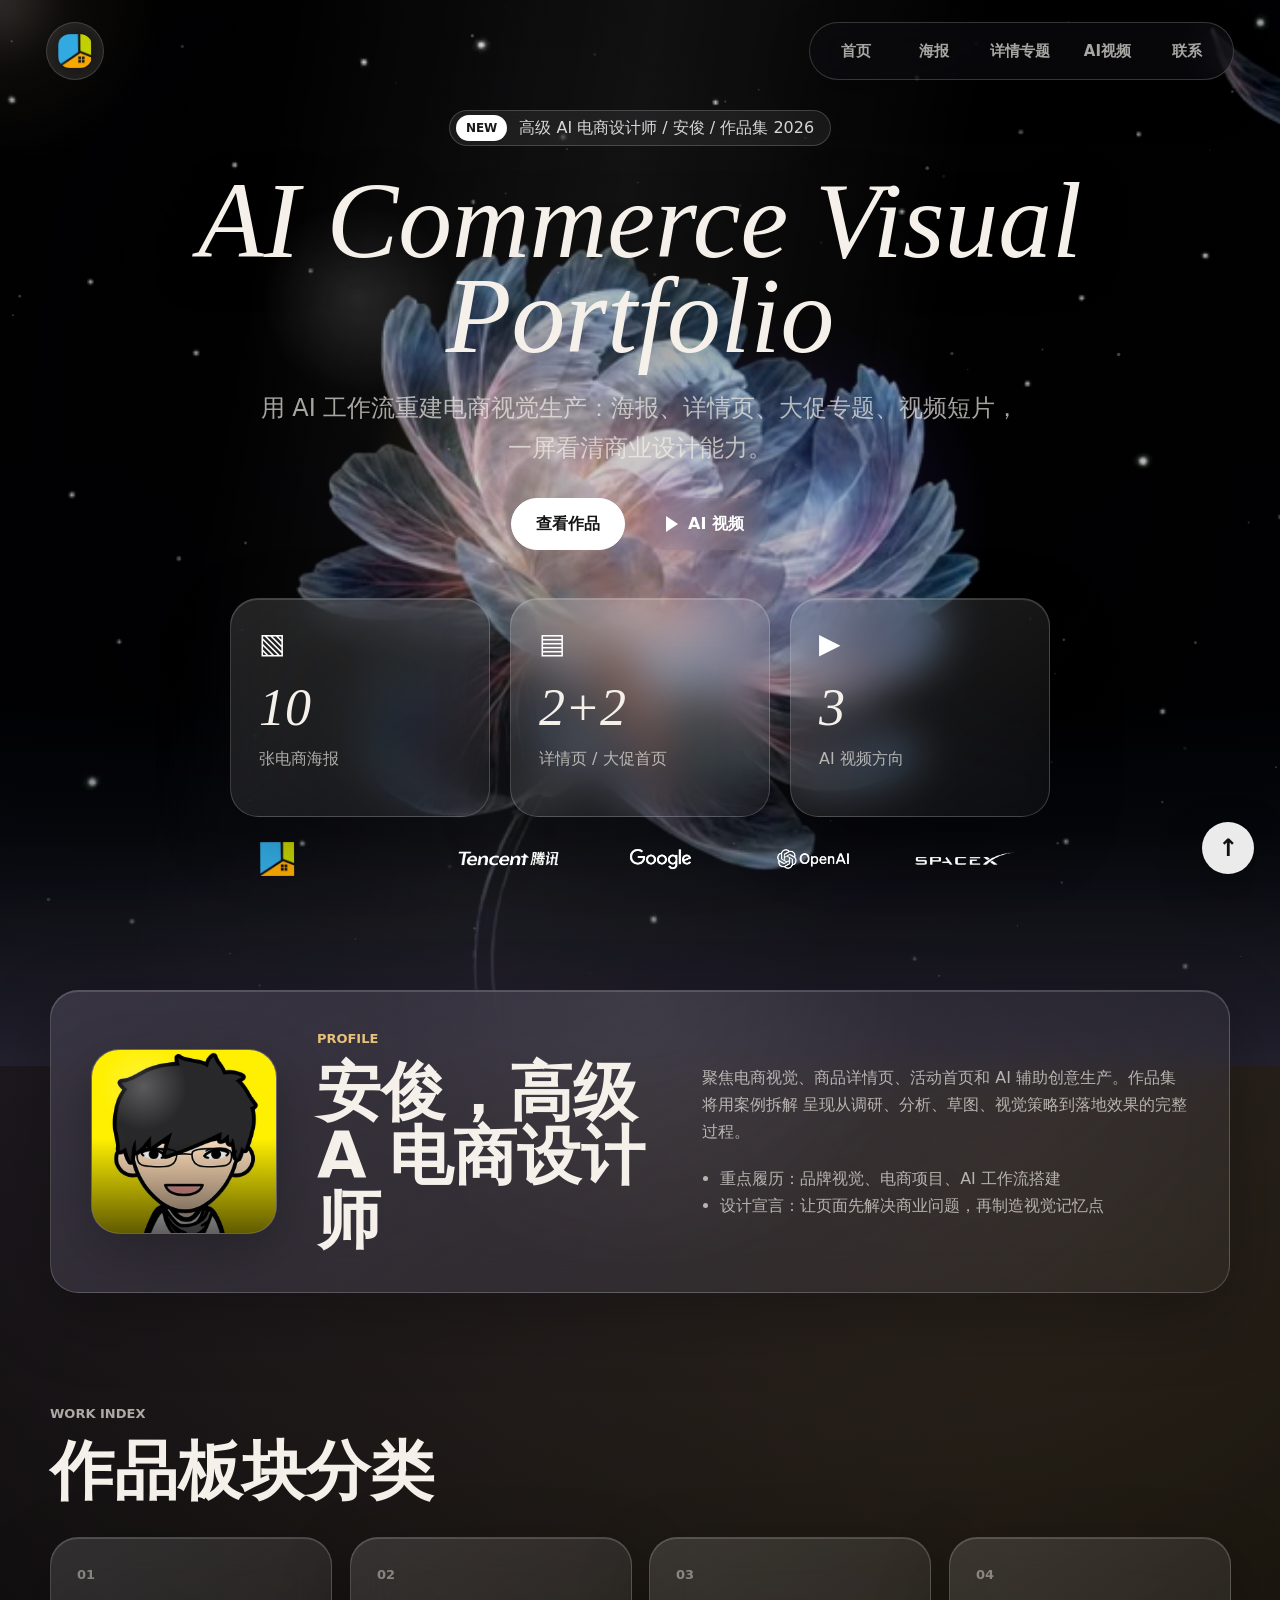
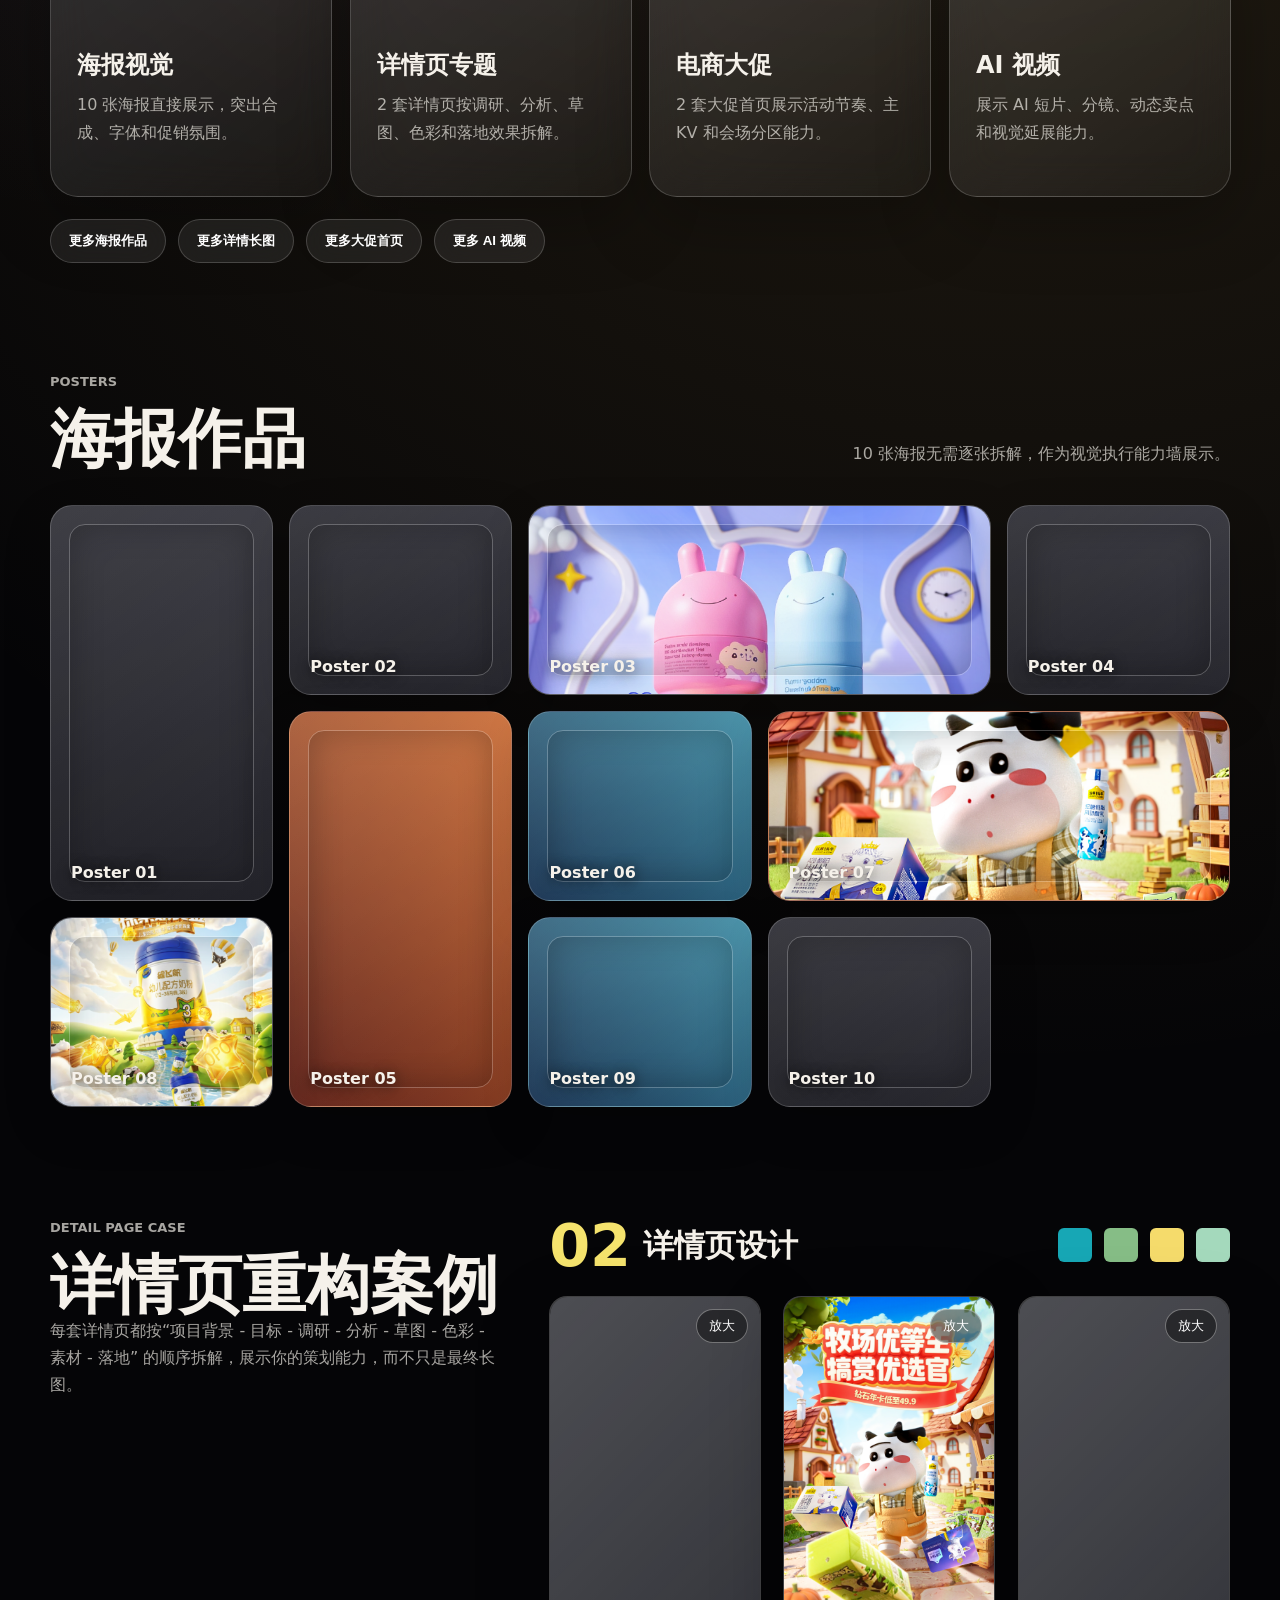
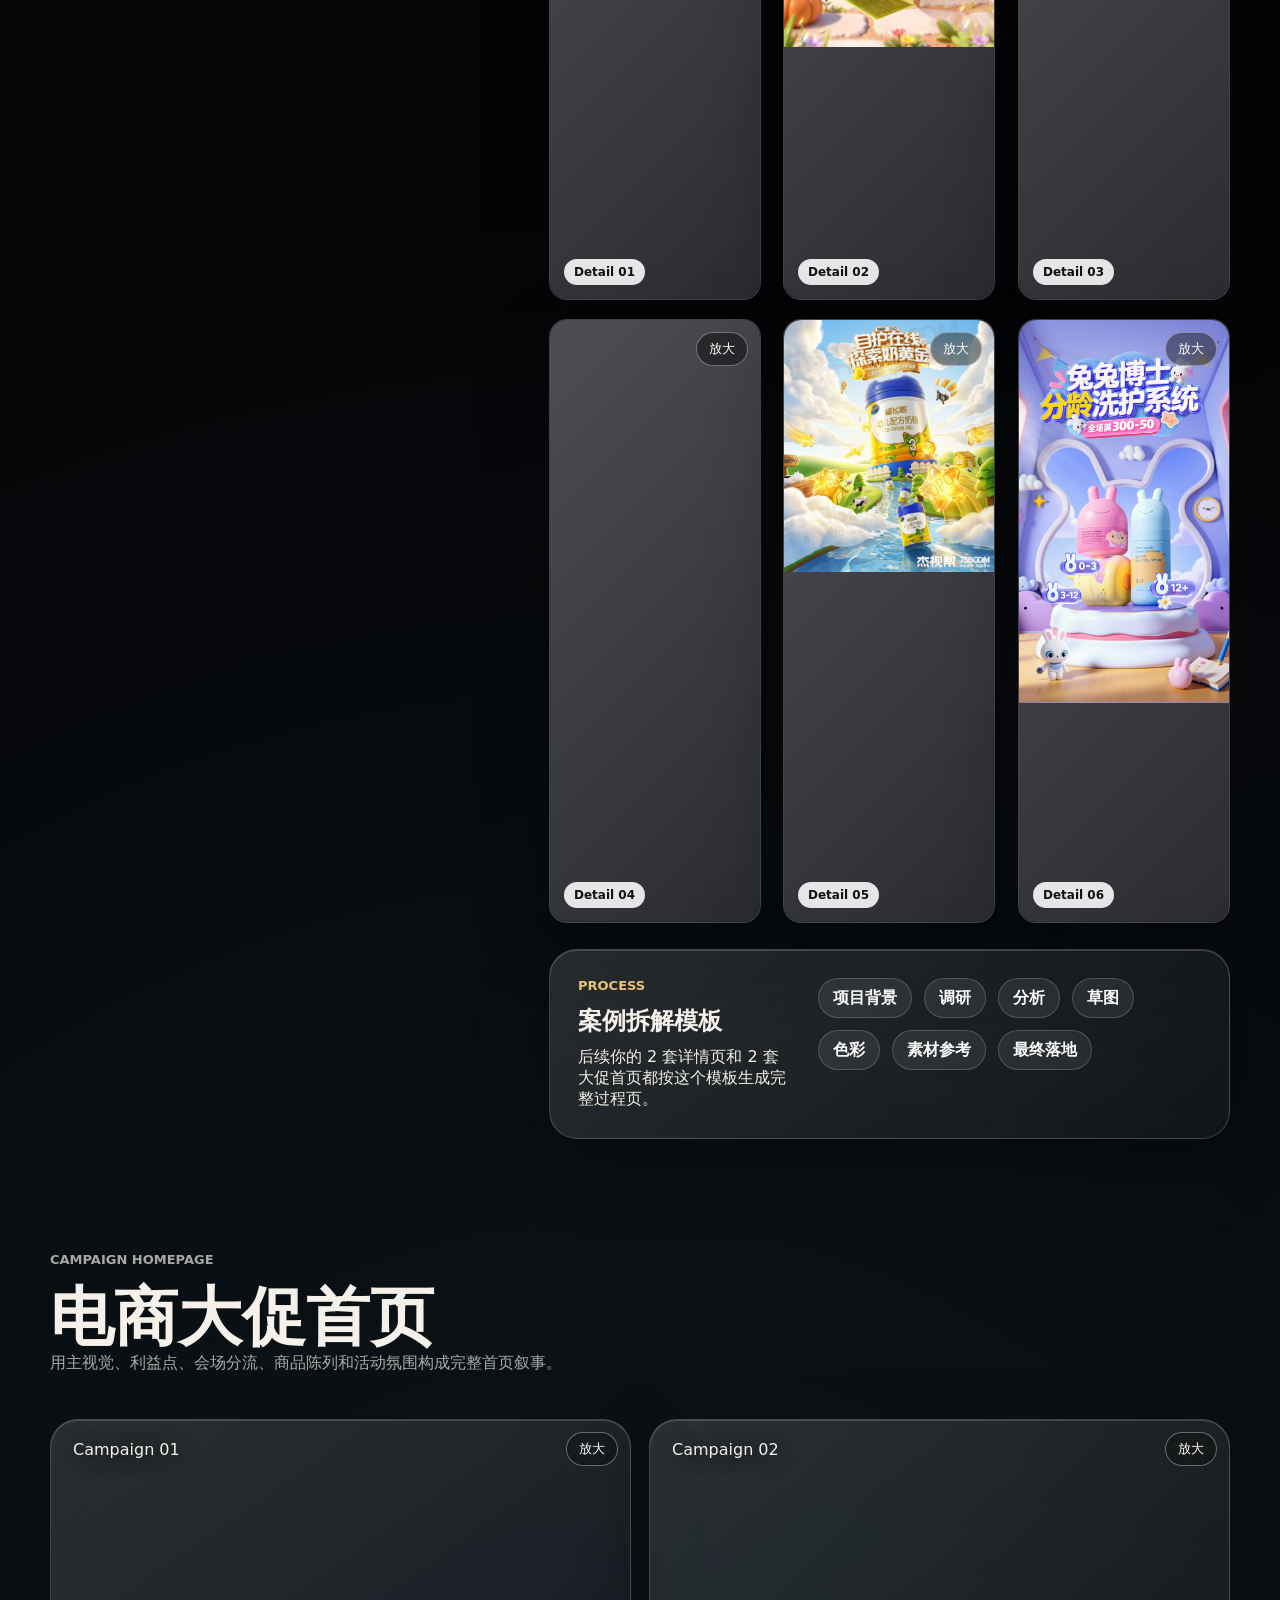
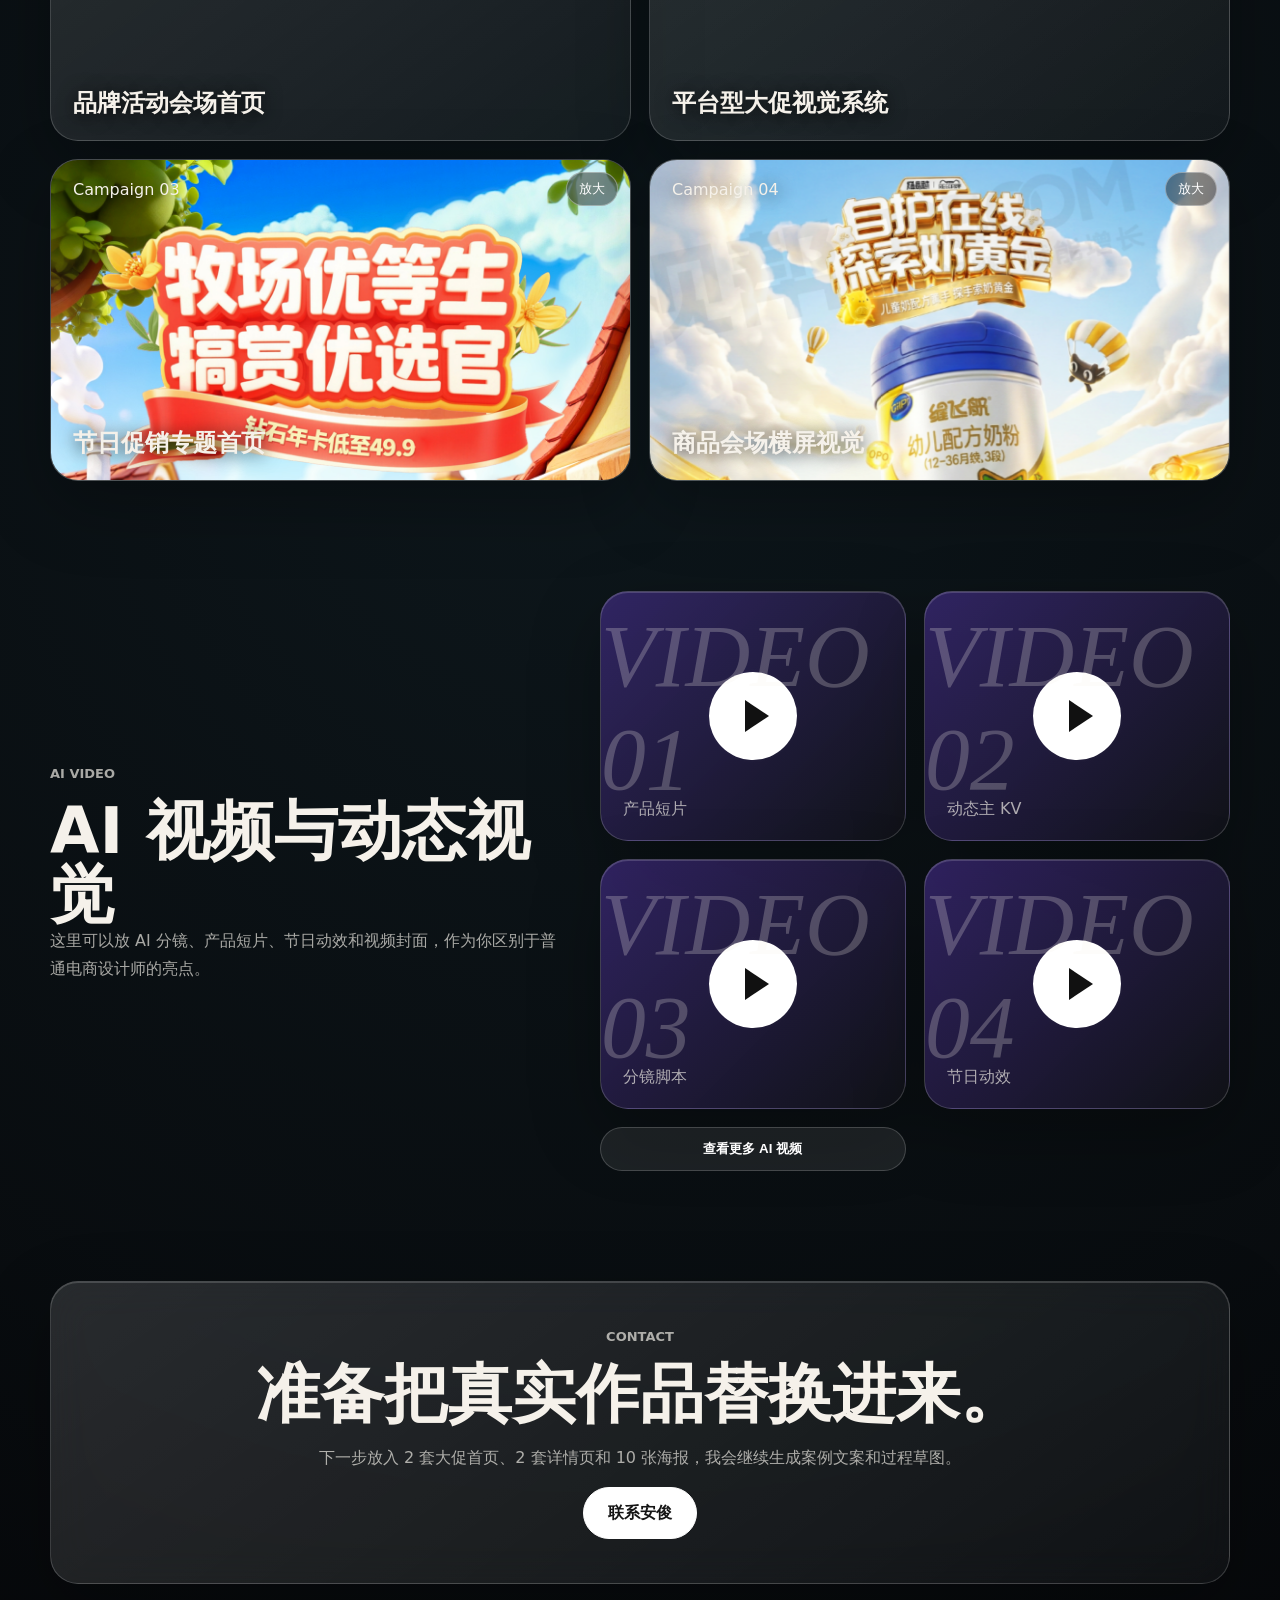
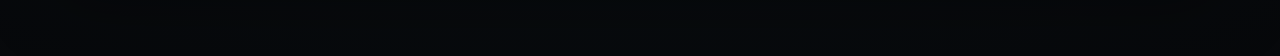
==== commit d878d3f3: "Open every poster in full image preview with original size zoom" ====
--- a/index.html
+++ b/index.html
@@ -9,7 +9,7 @@
       content="安俊的 AI 电商设计作品集，展示海报、详情页、大促专题、AI 视频与电商视觉策划过程。"
     />
     <link rel="preload" as="image" href="assets/media/flower-poster.jpg" fetchpriority="high" />
-    <link rel="stylesheet" href="styles.css?v=20261024-hero-lift" />
+    <link rel="stylesheet" href="styles.css?v=20261024-poster-preview" />
   </head>
   <body>
     <div class="cursor-glow" aria-hidden="true"></div>
@@ -411,10 +411,11 @@
     </main>
 
     <a class="back-to-top" href="#top" aria-label="回到页头">↑</a>
-    <div class="detail-lightbox" aria-hidden="true">
+    <div class="detail-lightbox" role="dialog" aria-modal="true" aria-label="作品完整预览" aria-hidden="true">
       <button class="detail-lightbox-close" type="button" aria-label="关闭">×</button>
-      <div class="detail-lightbox-frame">
-        <img loading="lazy" decoding="async" src="" alt="详情页放大预览" />
+      <button class="detail-lightbox-zoom" type="button" aria-label="切换原始尺寸" title="切换原始尺寸" aria-pressed="false">+</button>
+      <div class="detail-lightbox-frame" tabindex="0" aria-label="完整作品，可滚动查看">
+        <img decoding="async" alt="作品完整预览" />
       </div>
     </div>
     <div class="work-library" aria-hidden="true">
@@ -458,6 +459,6 @@
       </div>
     </div>
     <script src="site-data.js?v=20260704-linked-work-library"></script>
-    <script src="script.js?v=20261024-fast-flower"></script>
+    <script src="script.js?v=20261024-poster-preview"></script>
   </body>
 </html>
--- a/styles.css
+++ b/styles.css
@@ -991,6 +991,7 @@
 }
 
 .poster-card {
+  cursor: zoom-in;
   position: relative;
   overflow: hidden;
   border: 1px solid var(--line);
@@ -1018,6 +1019,11 @@
 .poster-card:hover img {
   transform: scale(1.08);
   filter: brightness(1.08) contrast(1.05);
+}
+
+.poster-card:focus-visible {
+  outline: 2px solid #fff;
+  outline-offset: 4px;
 }
 
 .poster-card::before {
@@ -1261,9 +1267,9 @@
 
 .detail-lightbox-frame {
   width: min(760px, 92vw);
-  height: min(88vh, 1080px);
-  overflow-x: hidden;
-  overflow-y: auto;
+  height: min(88vh, 1080px, calc(100dvh - 112px));
+  overflow: auto;
+  overscroll-behavior: contain;
   border: 1px solid rgba(255, 255, 255, 0.24);
   border-radius: 22px;
   background: #111;
@@ -1276,7 +1282,13 @@
   height: auto;
 }
 
-.detail-lightbox-close {
+.detail-lightbox-frame.is-zoomed img {
+  width: max(100%, var(--artwork-width));
+  max-width: none;
+}
+
+.detail-lightbox-close,
+.detail-lightbox-zoom {
   position: fixed;
   right: 28px;
   top: 24px;
@@ -1290,6 +1302,10 @@
   font-size: 30px;
   line-height: 1;
   cursor: pointer;
+}
+
+.detail-lightbox-zoom {
+  right: 88px;
 }
 
 .work-library {
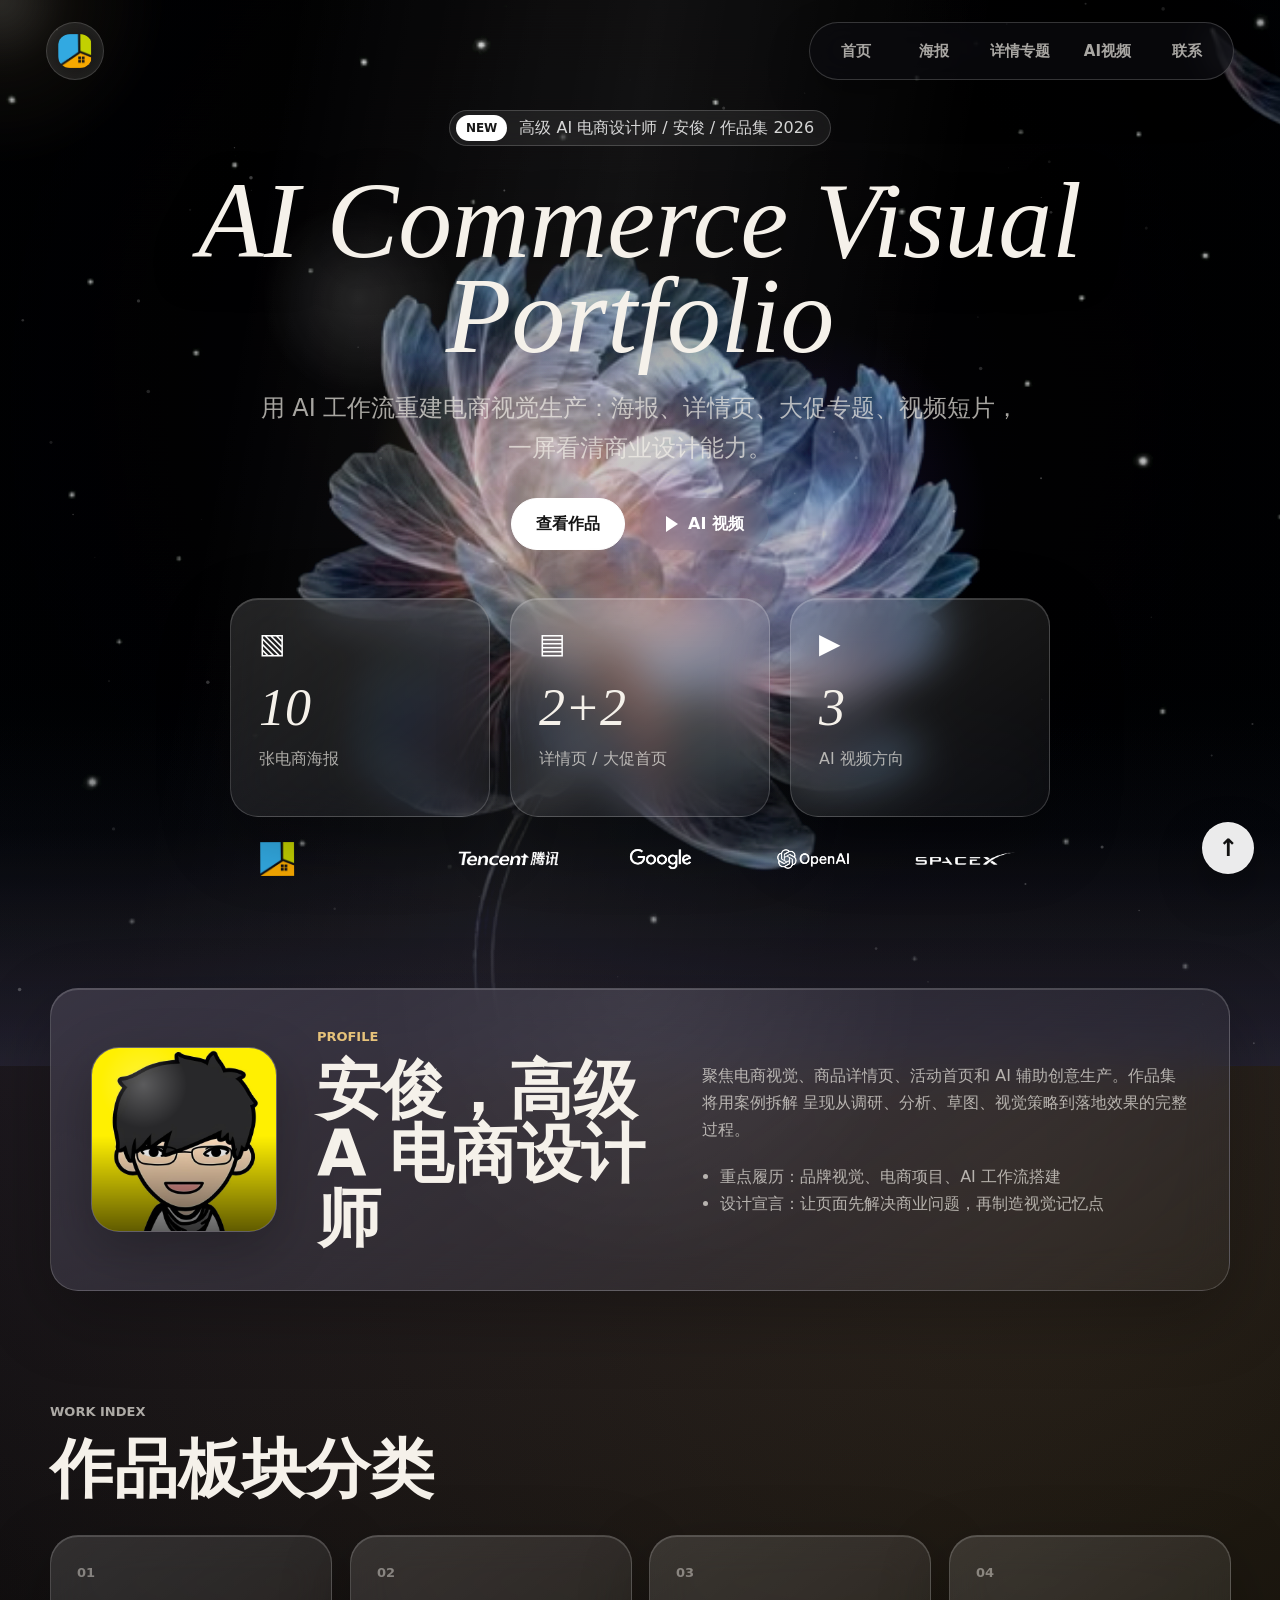
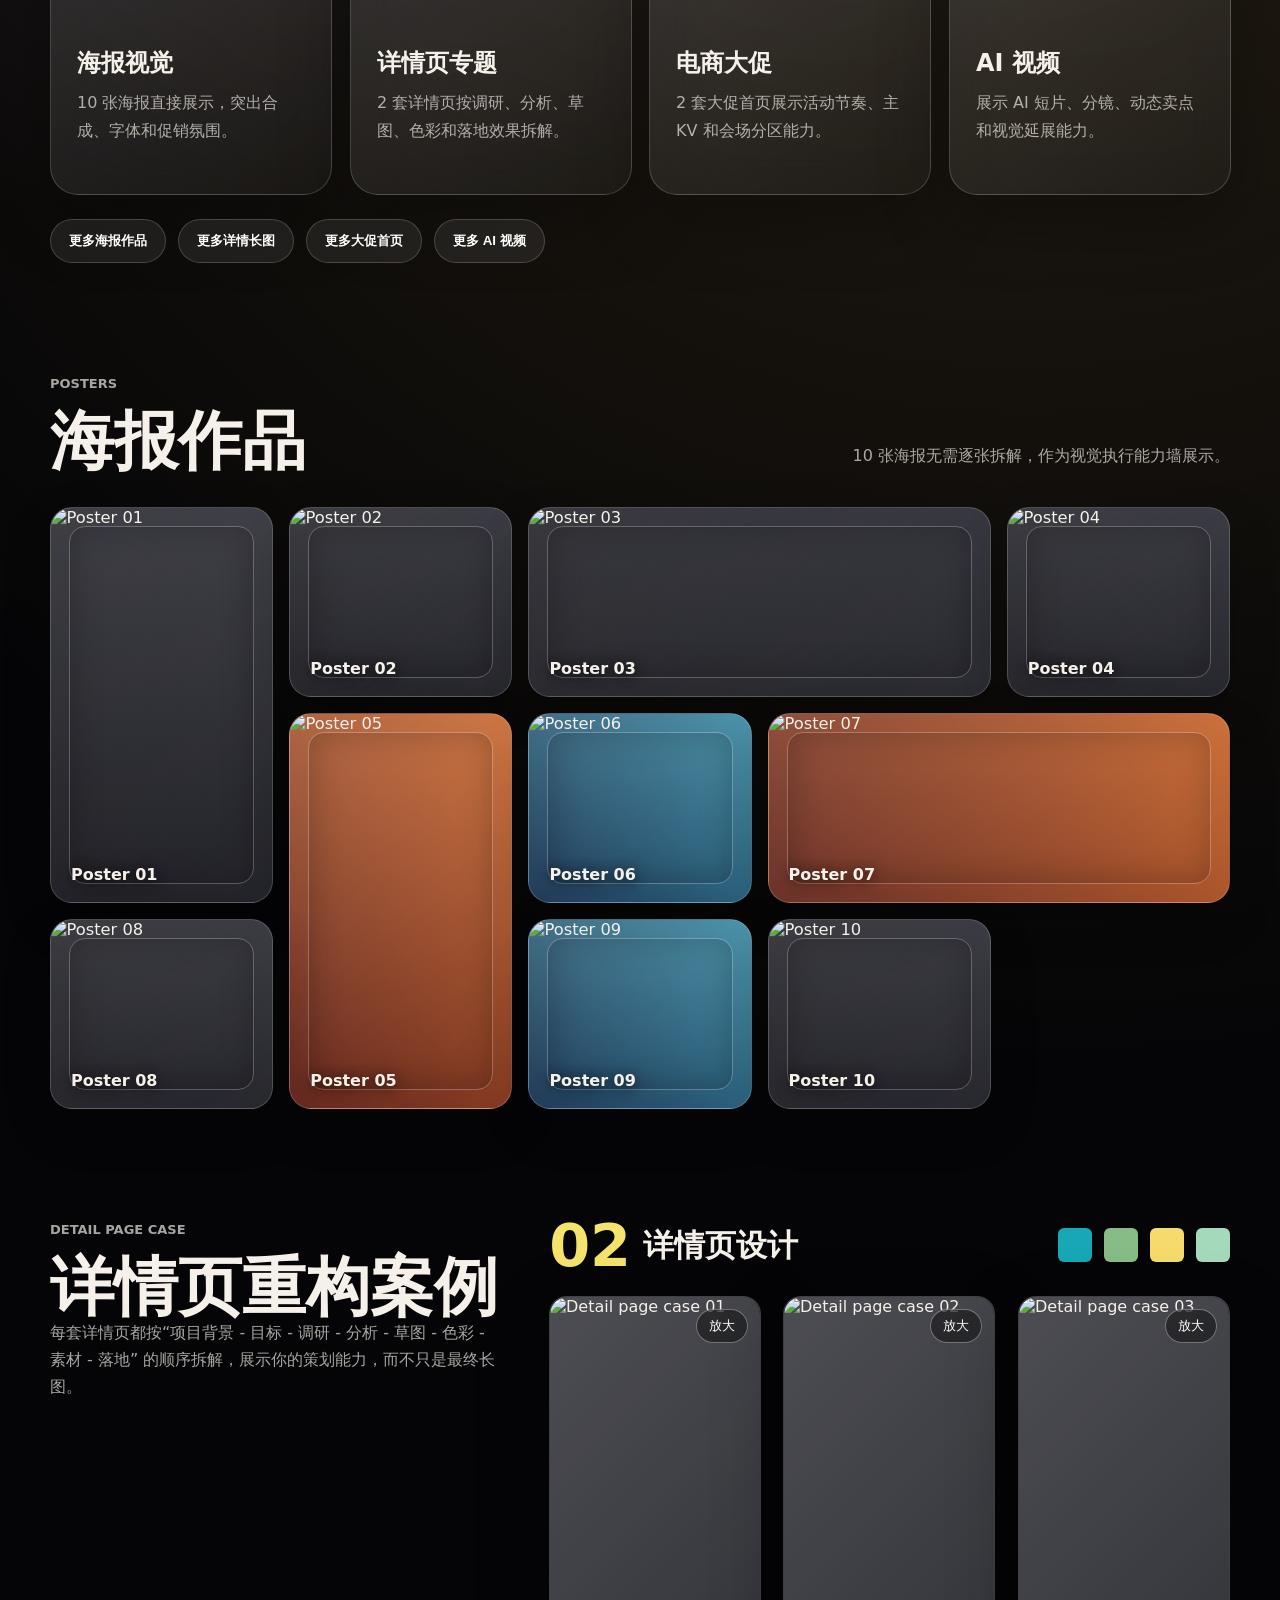
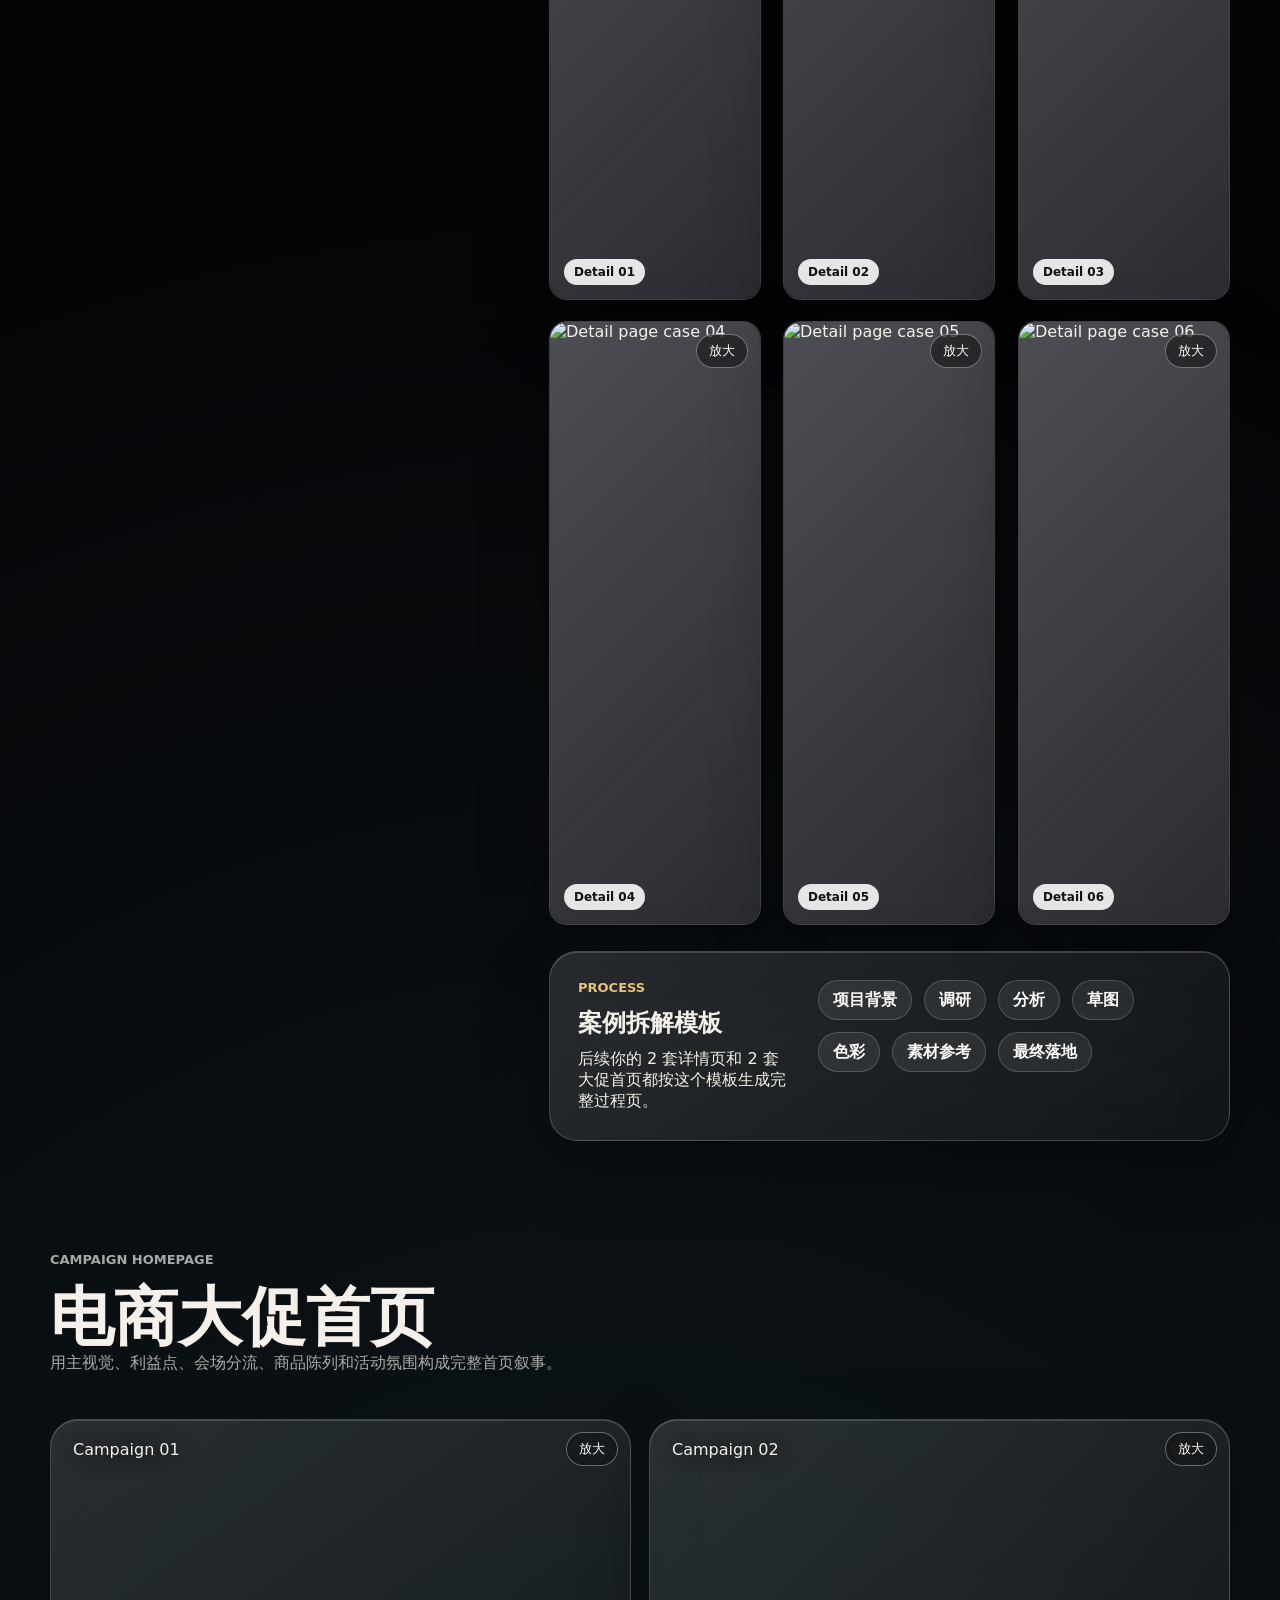
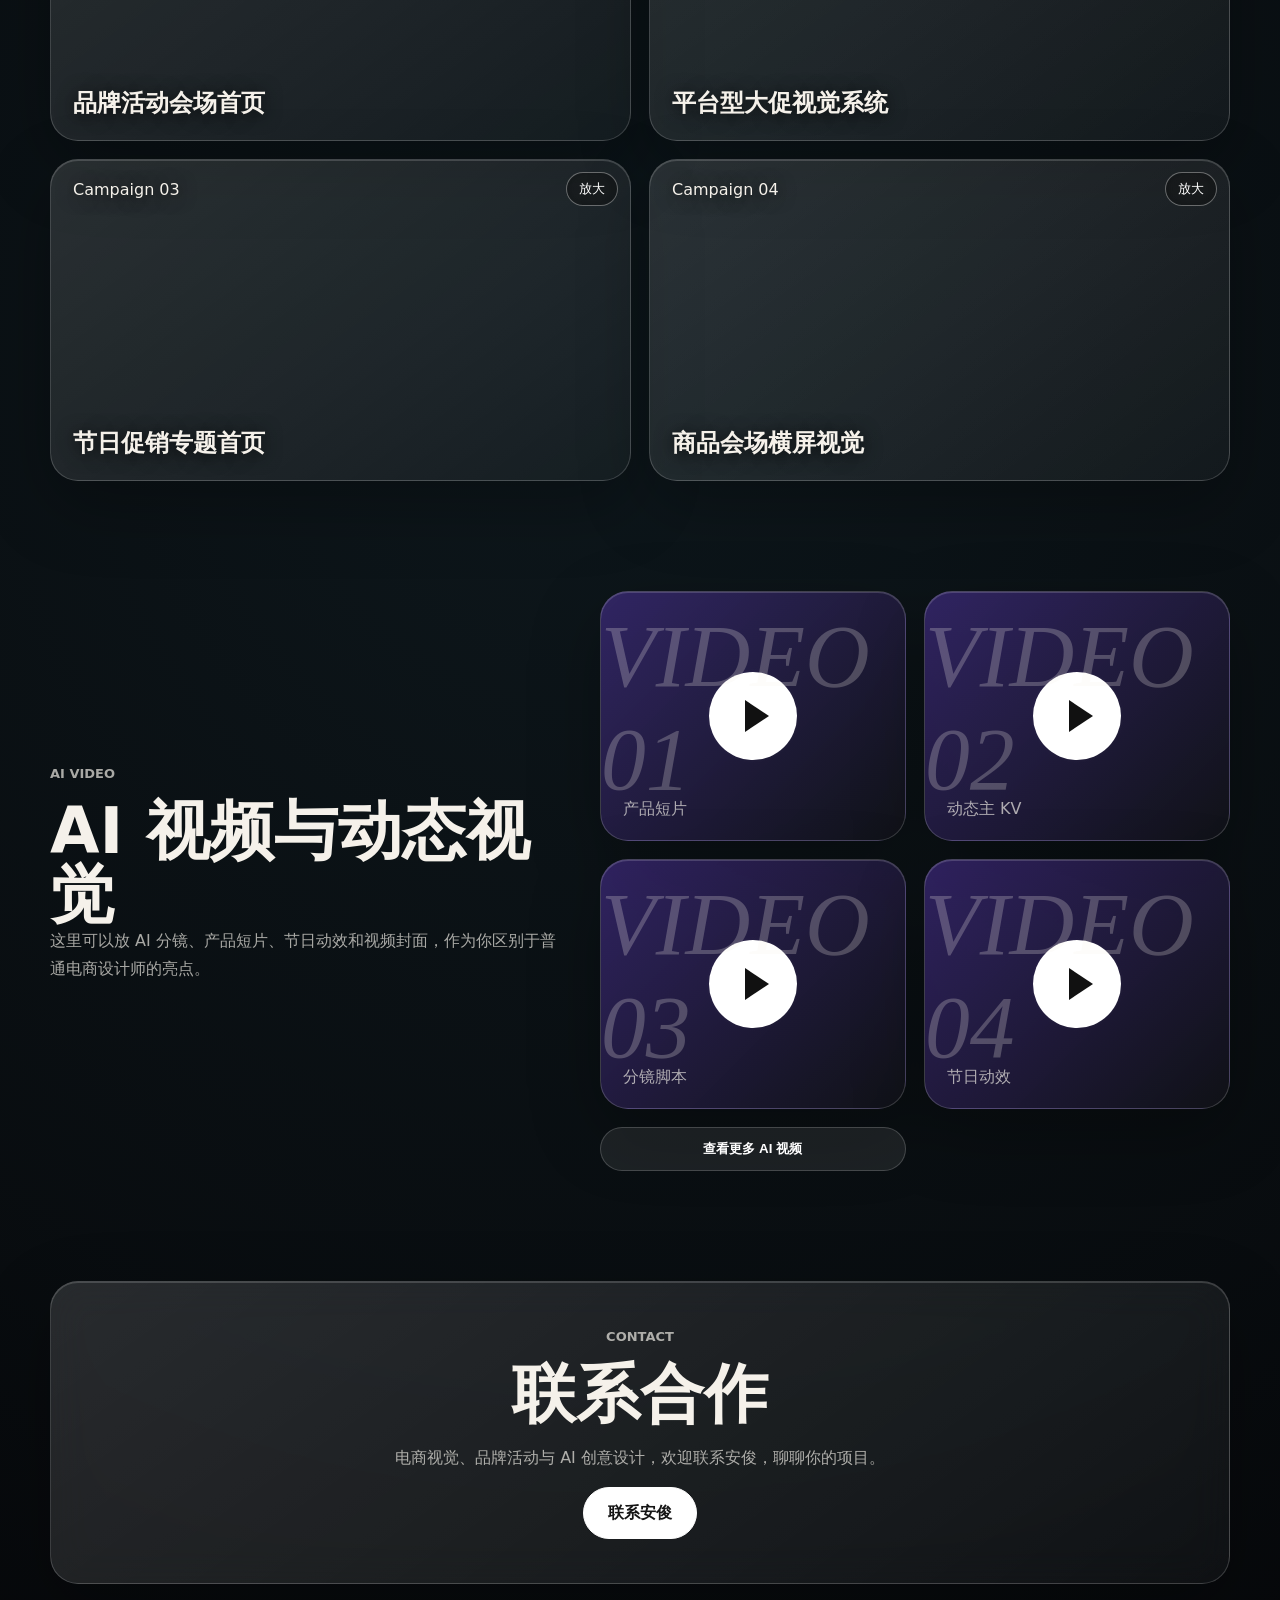
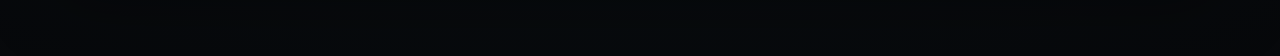
==== commit 4274d550: "Add contact page and replace placeholder footer copy" ====
--- a/index.html
+++ b/index.html
@@ -404,9 +404,9 @@
 
       <section class="contact" id="contact">
         <p class="section-kicker">Contact</p>
-        <h2>准备把真实作品替换进来。</h2>
-        <p>下一步放入 2 套大促首页、2 套详情页和 10 张海报，我会继续生成案例文案和过程草图。</p>
-        <a class="button primary" href="tel:18600000000">联系安俊</a>
+        <h2>联系合作</h2>
+        <p>电商视觉、品牌活动与 AI 创意设计，欢迎联系安俊，聊聊你的项目。</p>
+        <a class="button primary" href="contact.html">联系安俊</a>
       </section>
     </main>
 
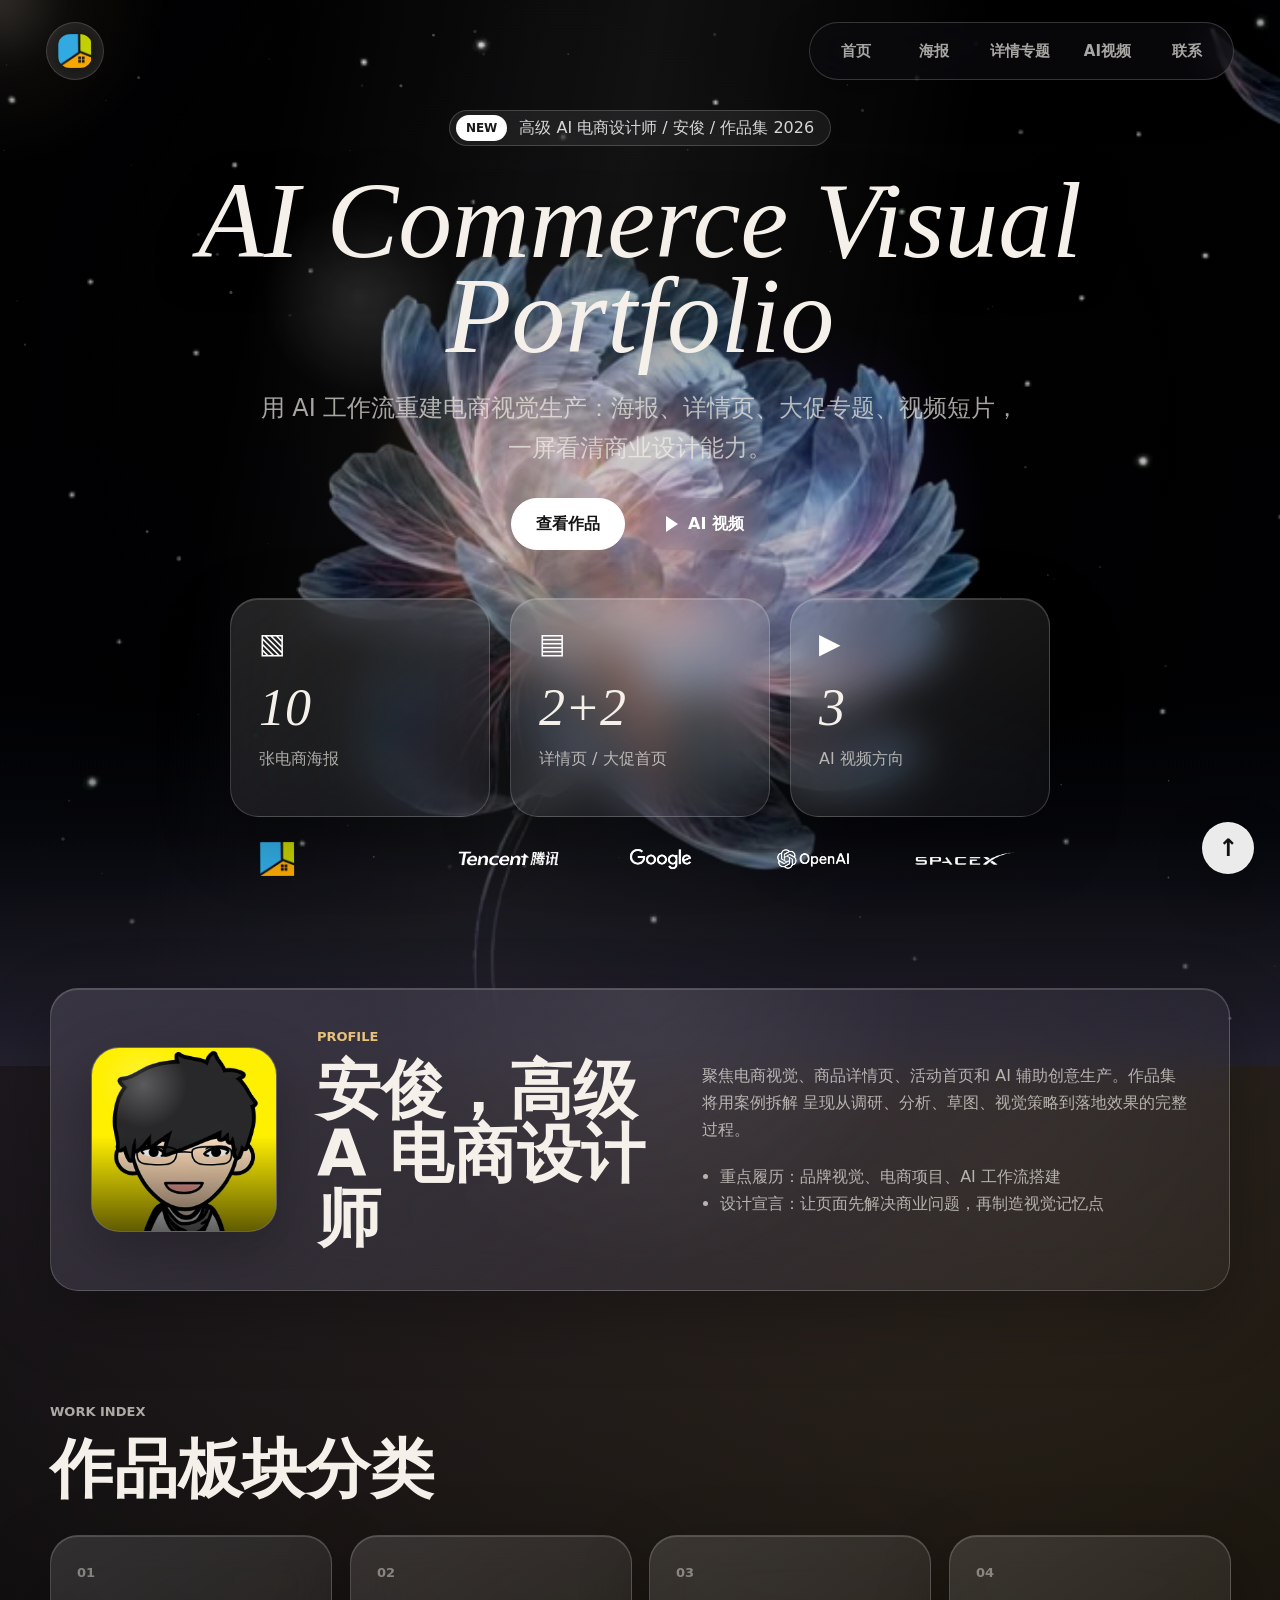
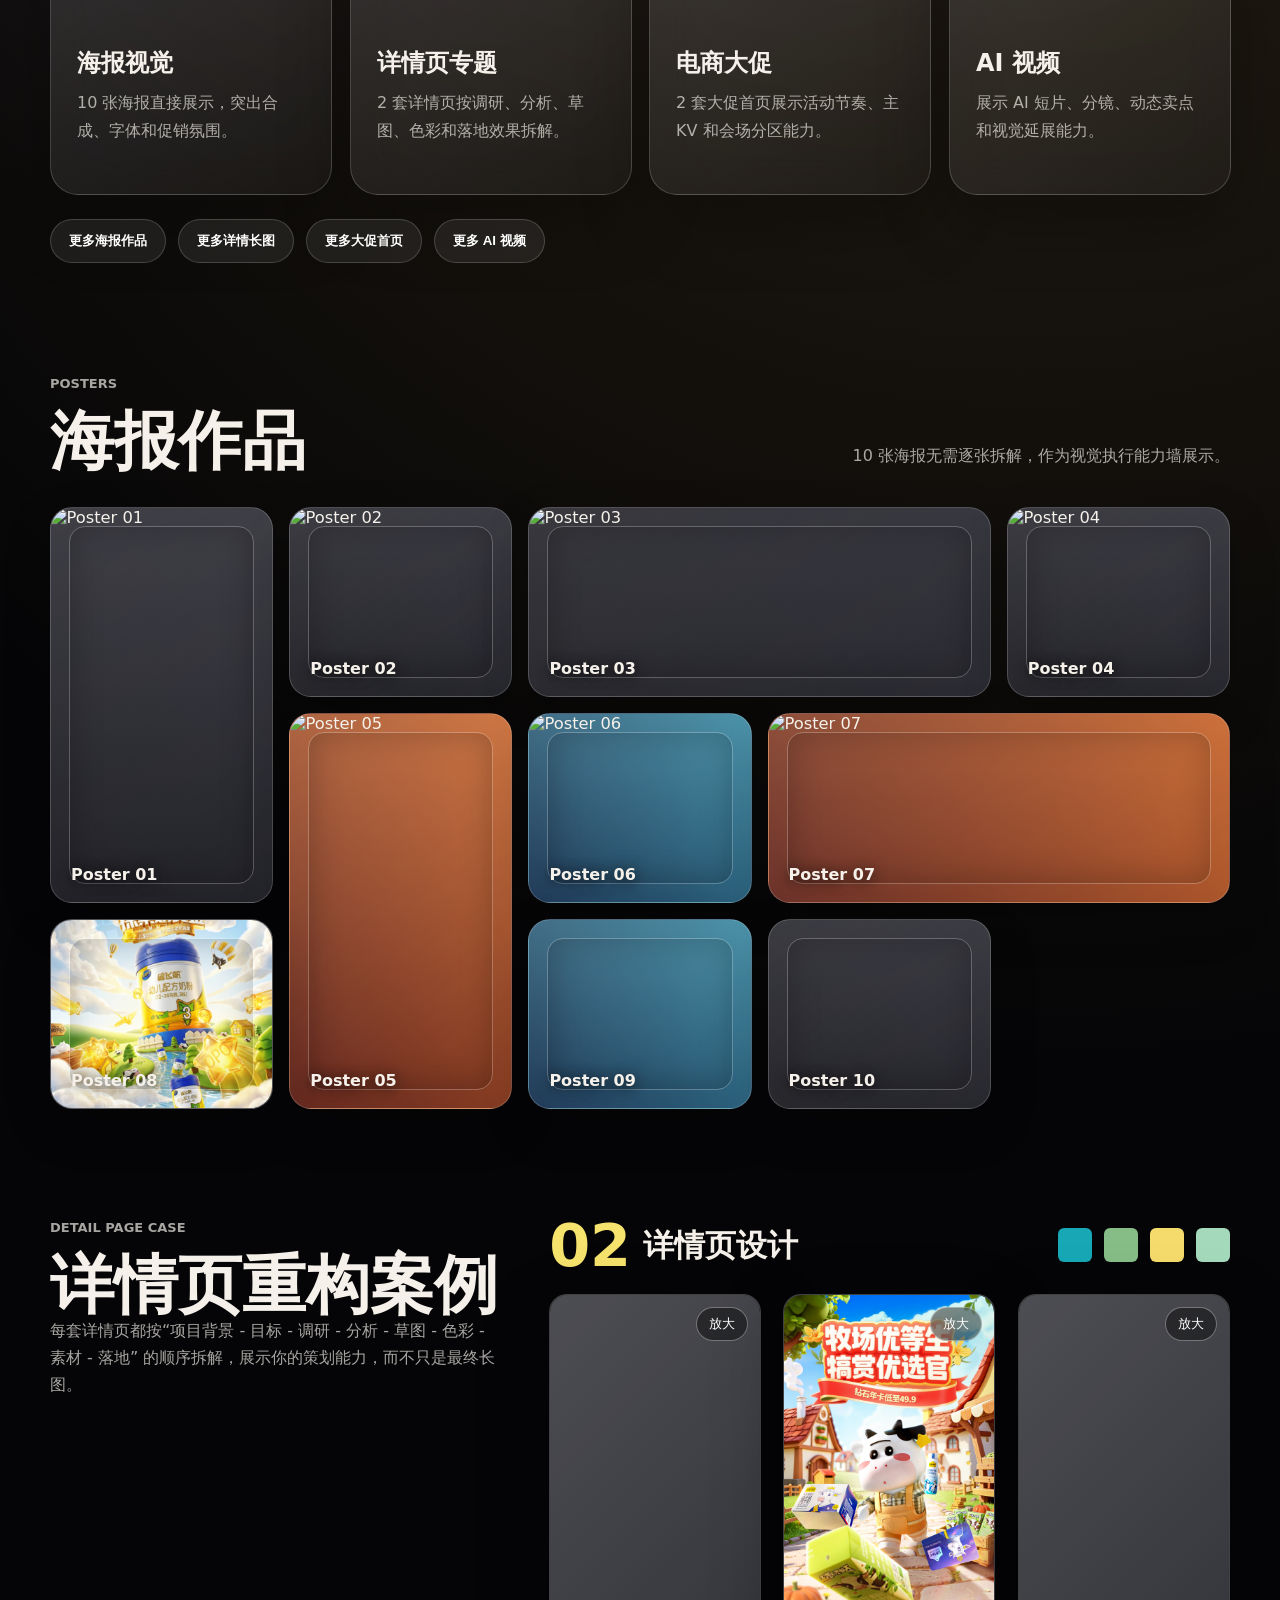
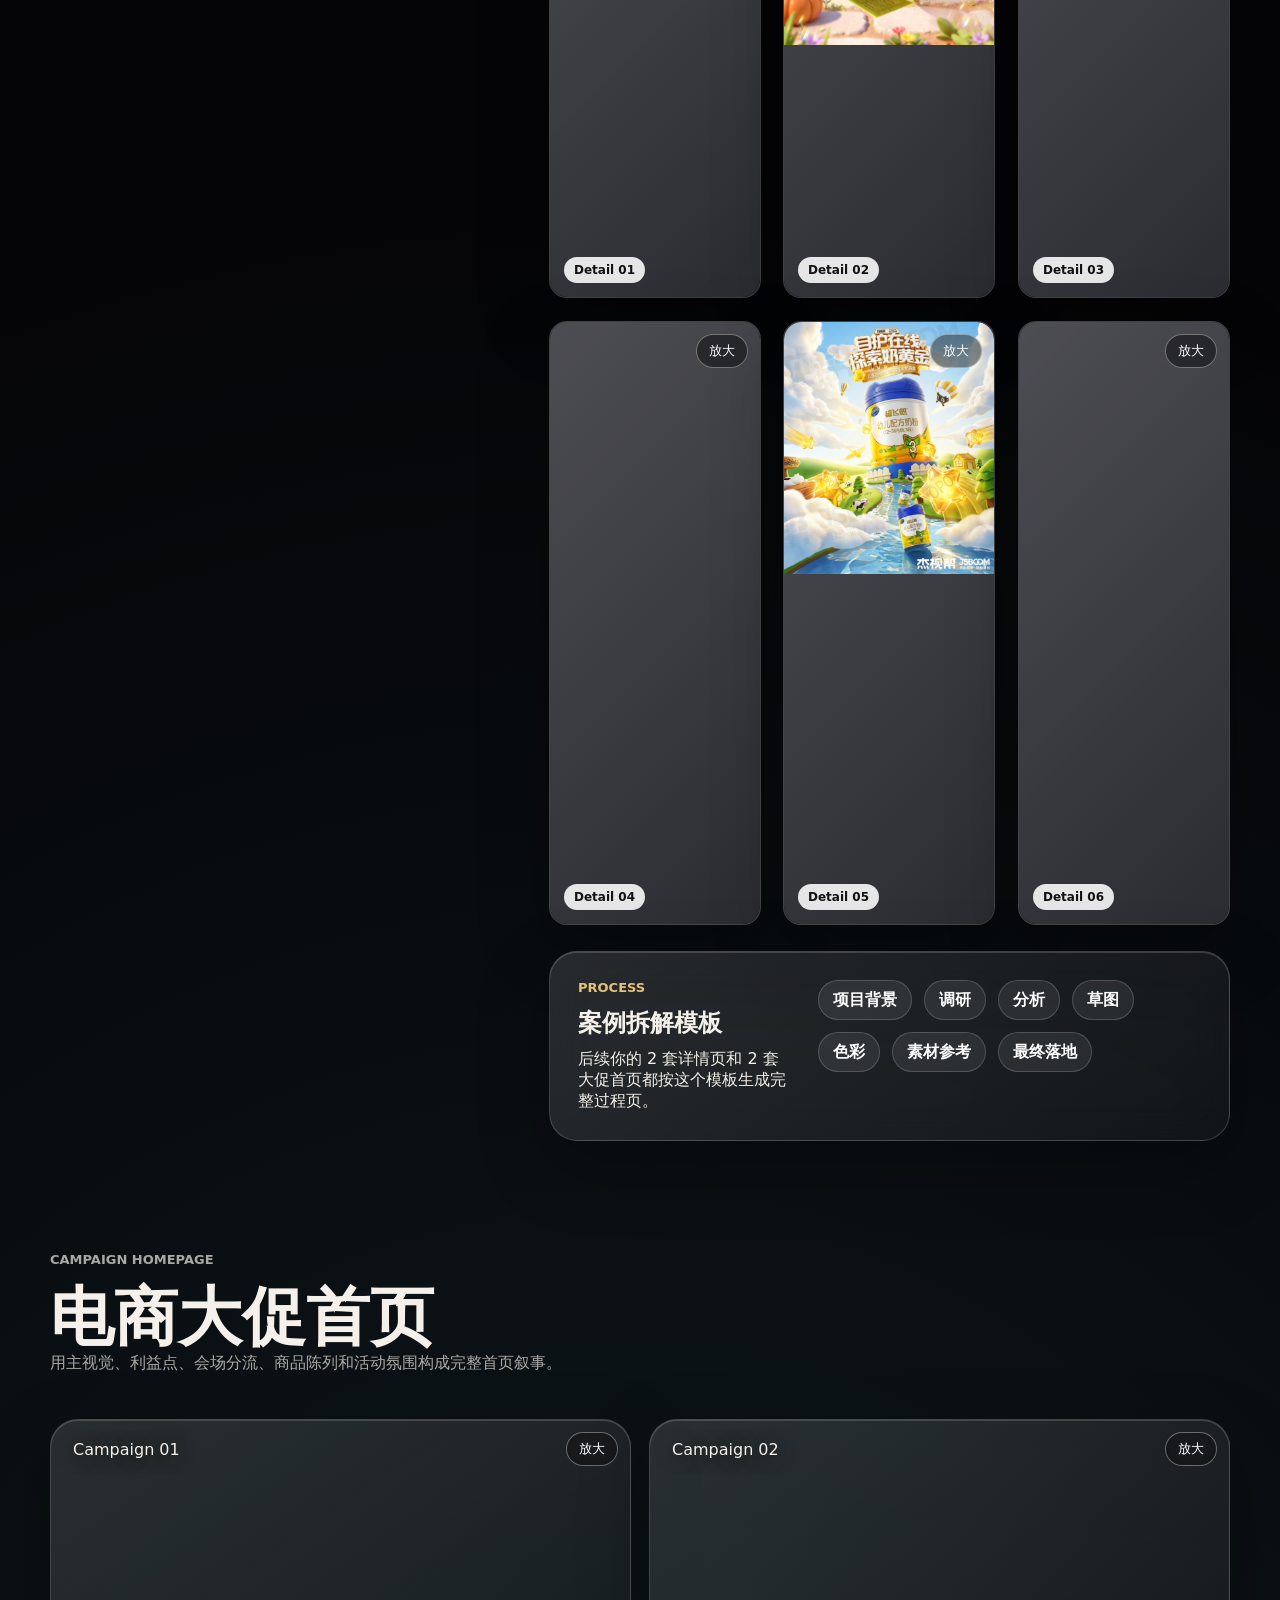
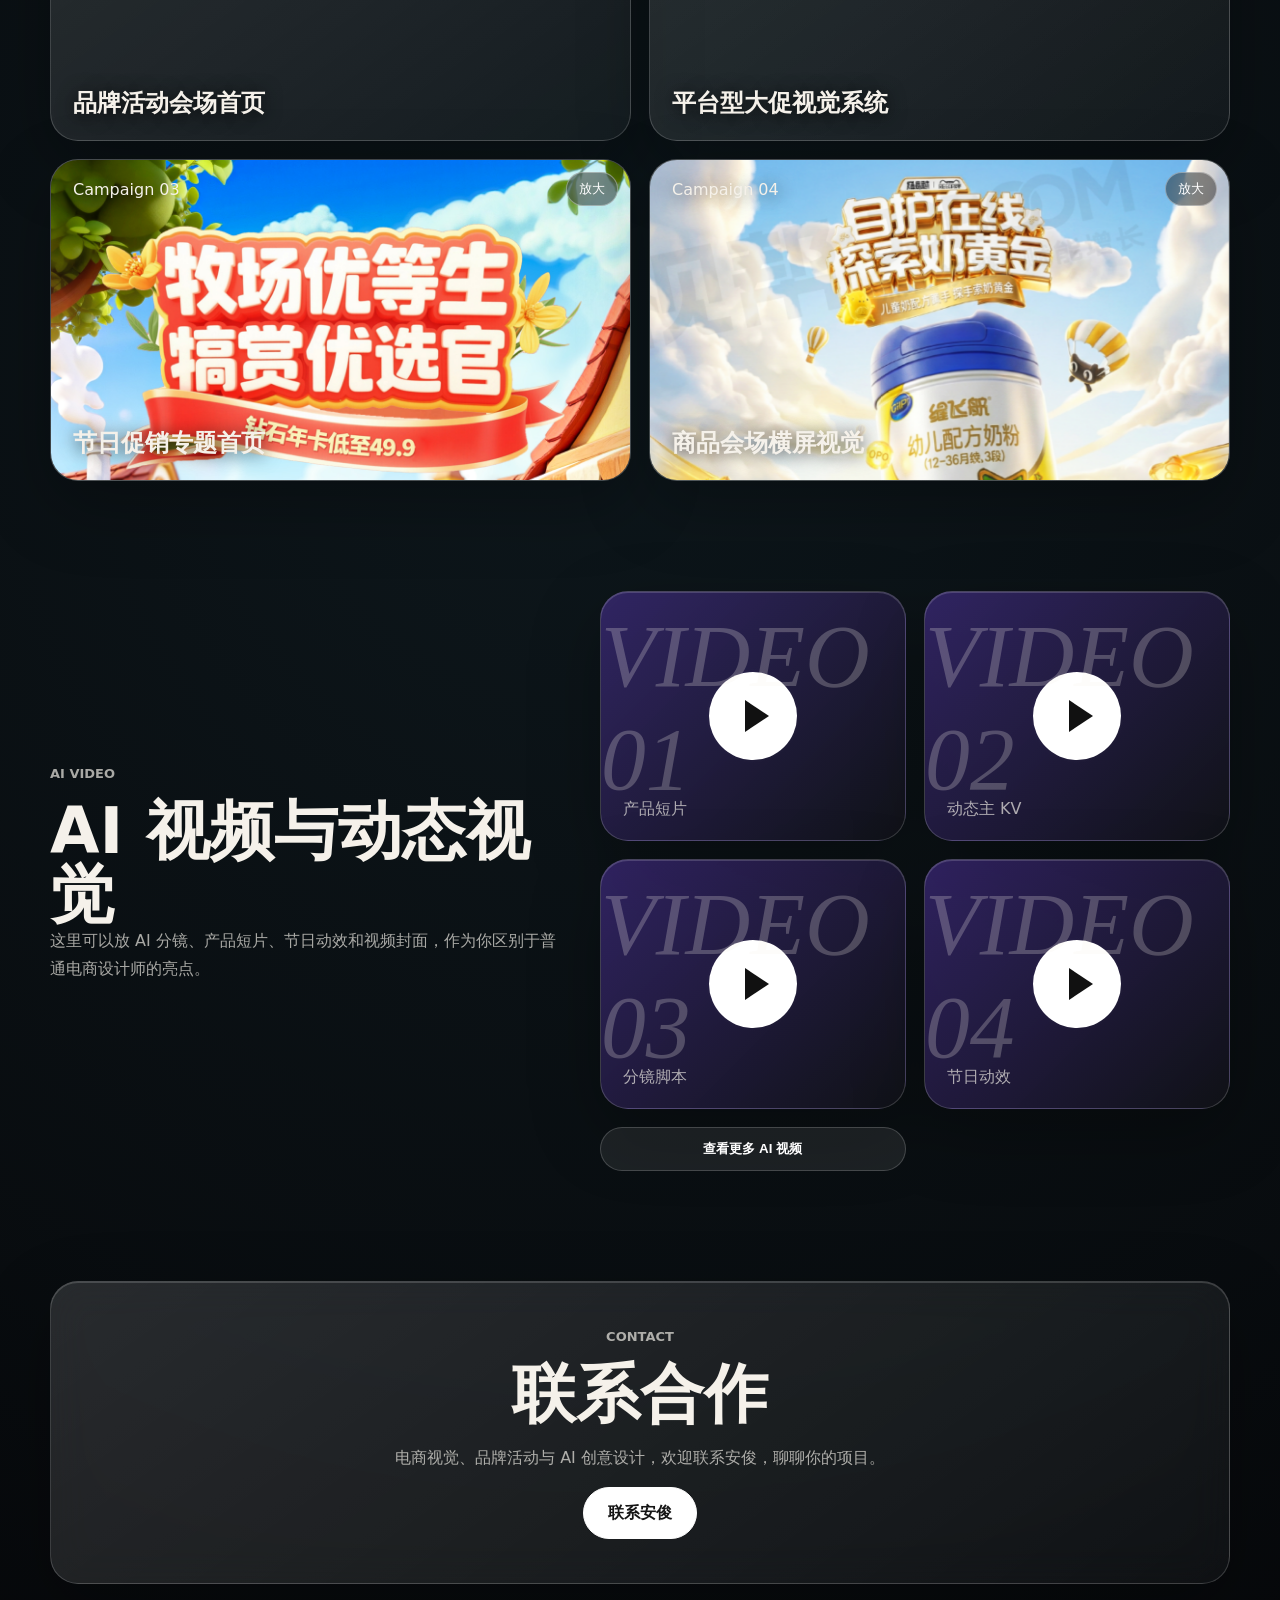
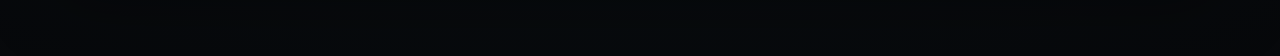
==== commit c712be17: "Make contact copy and phone editable in existing admin" ====
--- a/index.html
+++ b/index.html
@@ -458,7 +458,7 @@
         </div>
       </div>
     </div>
-    <script src="site-data.js?v=20260704-linked-work-library"></script>
+    <script src="site-data.js?v=20261024-edit-contact"></script>
     <script src="script.js?v=20261024-poster-preview"></script>
   </body>
 </html>
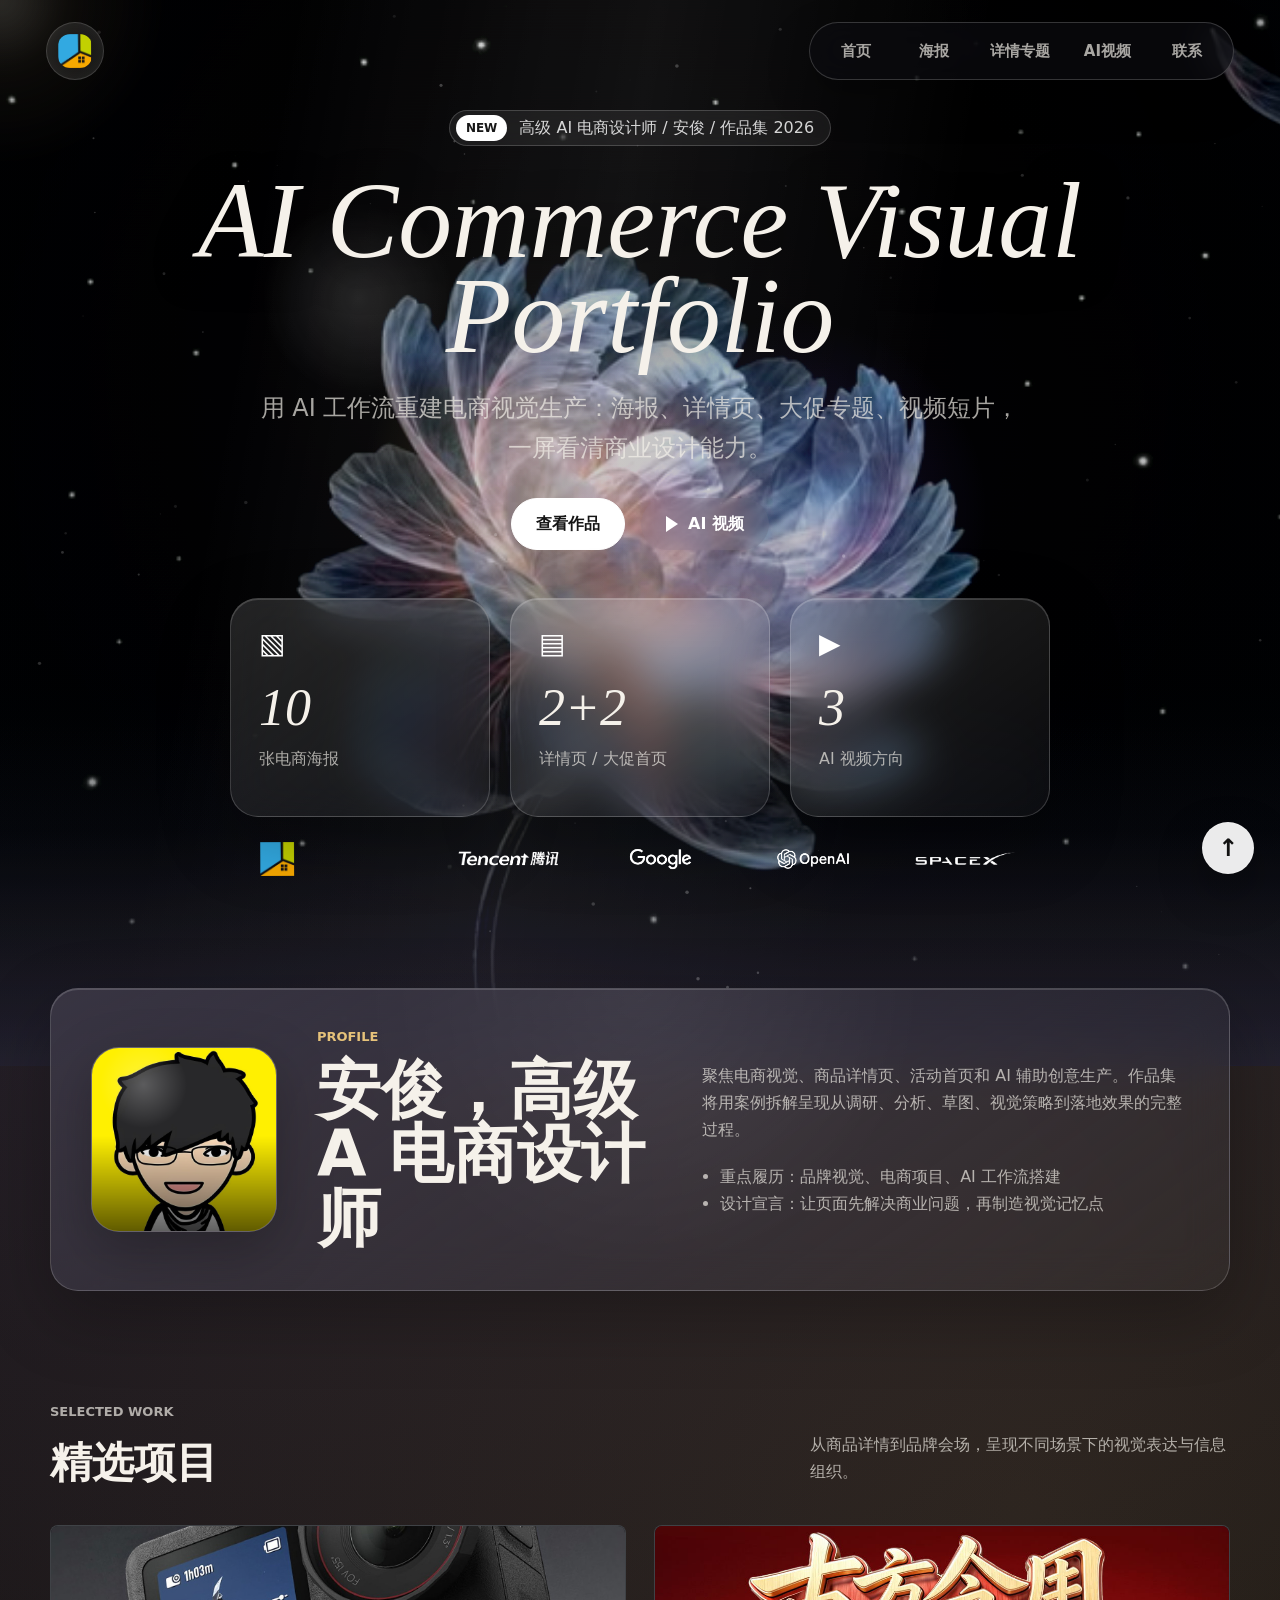
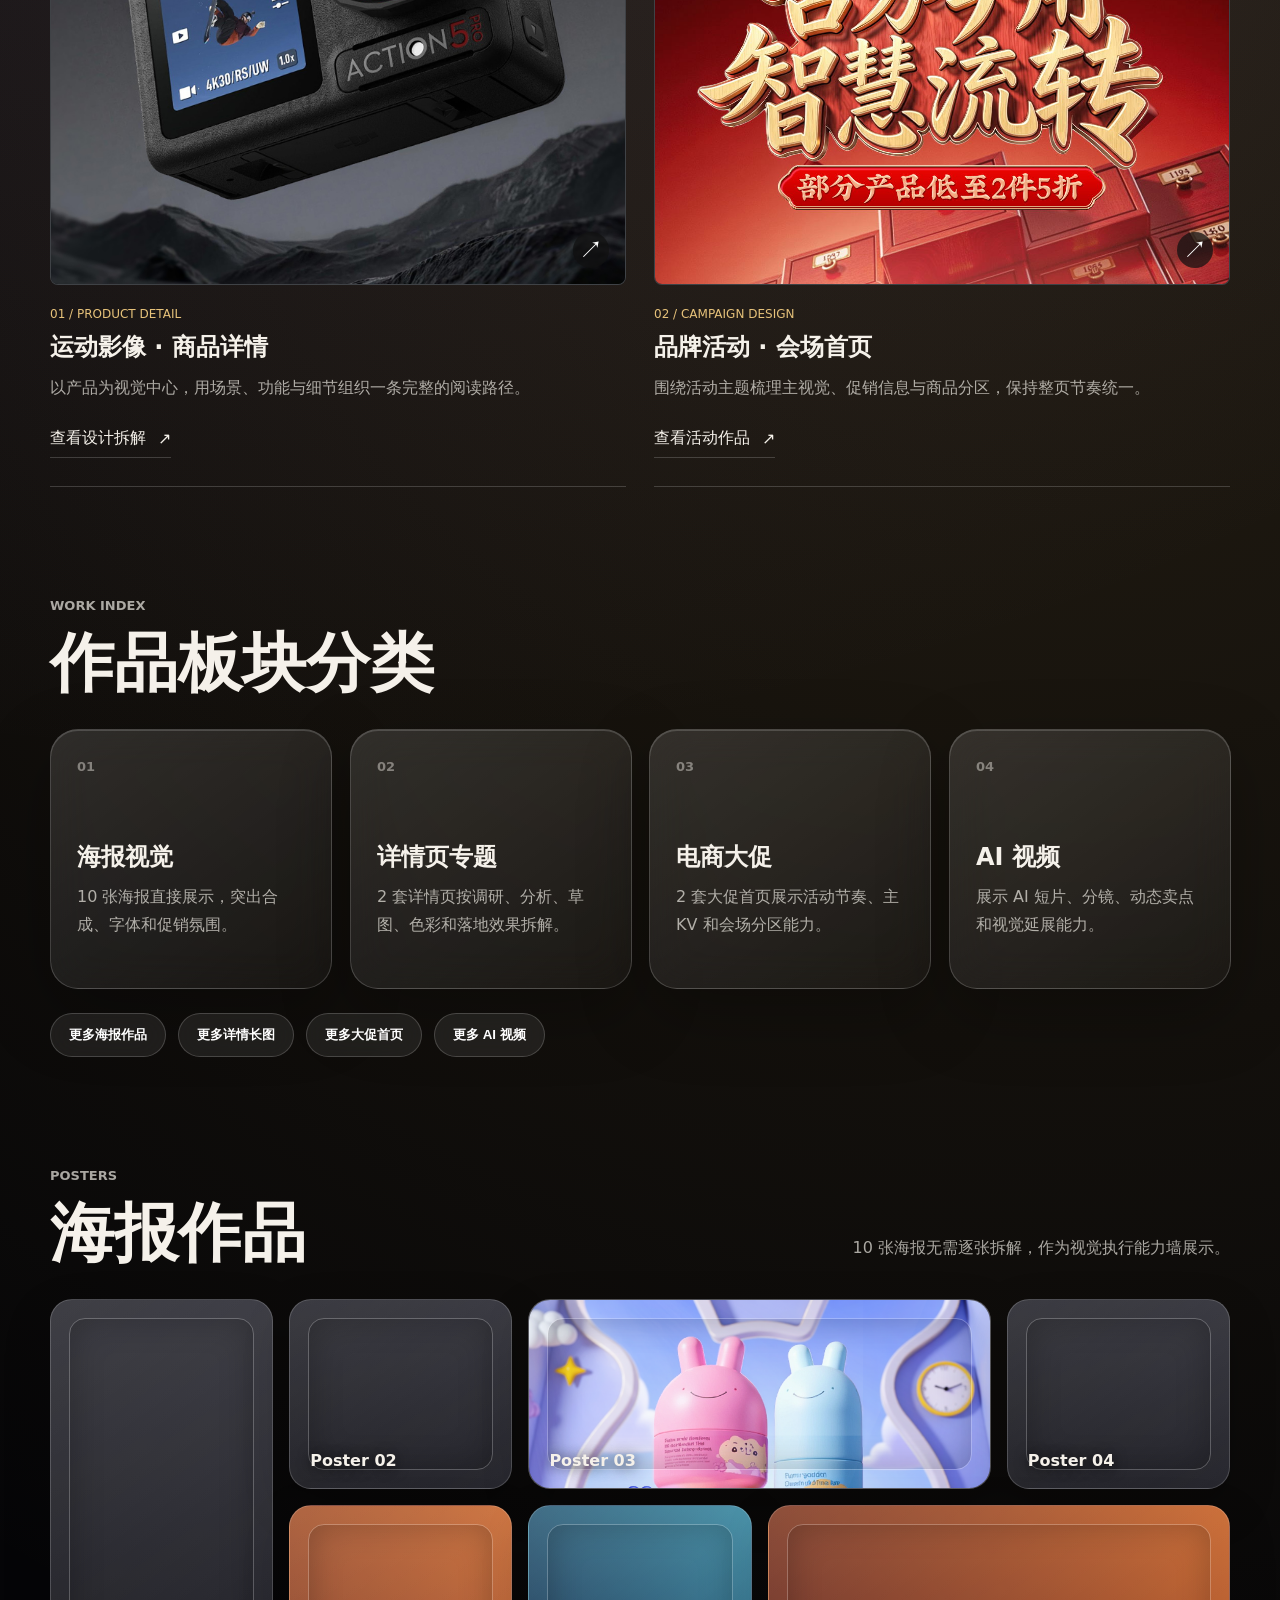
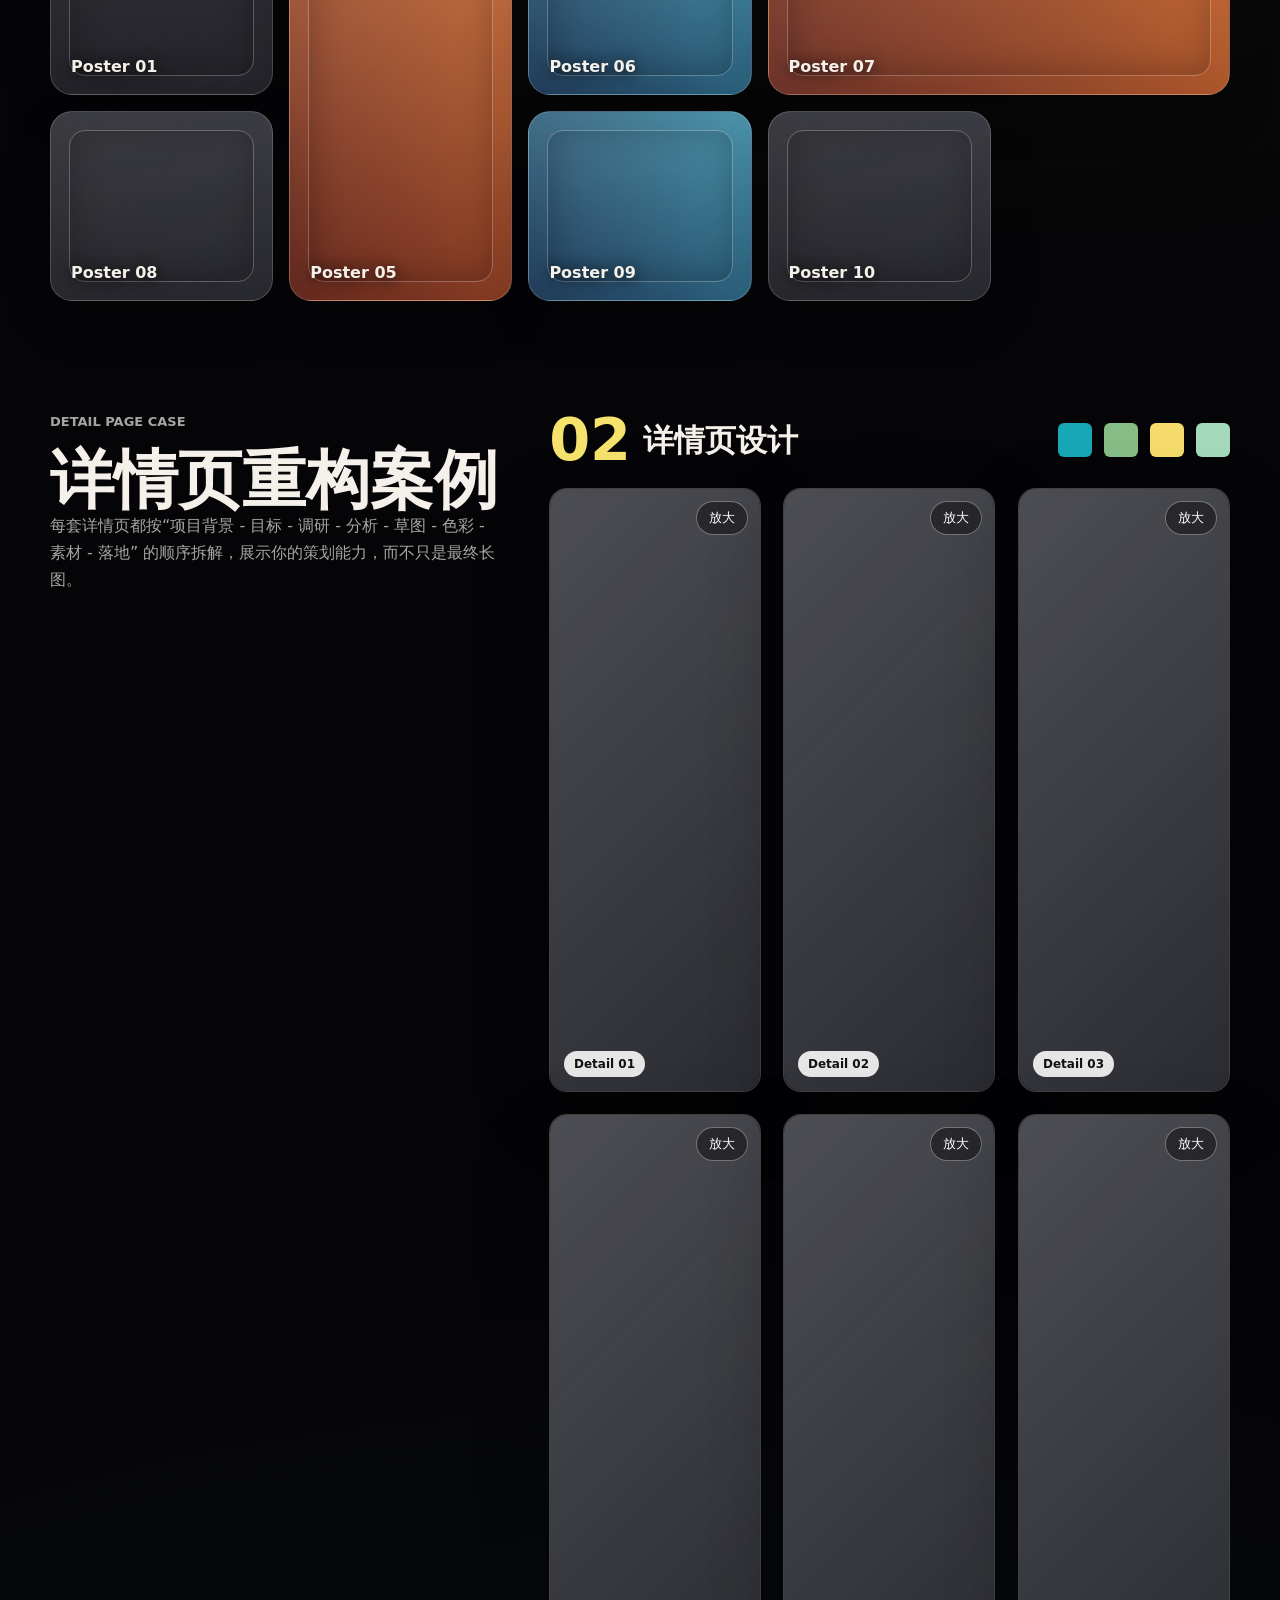
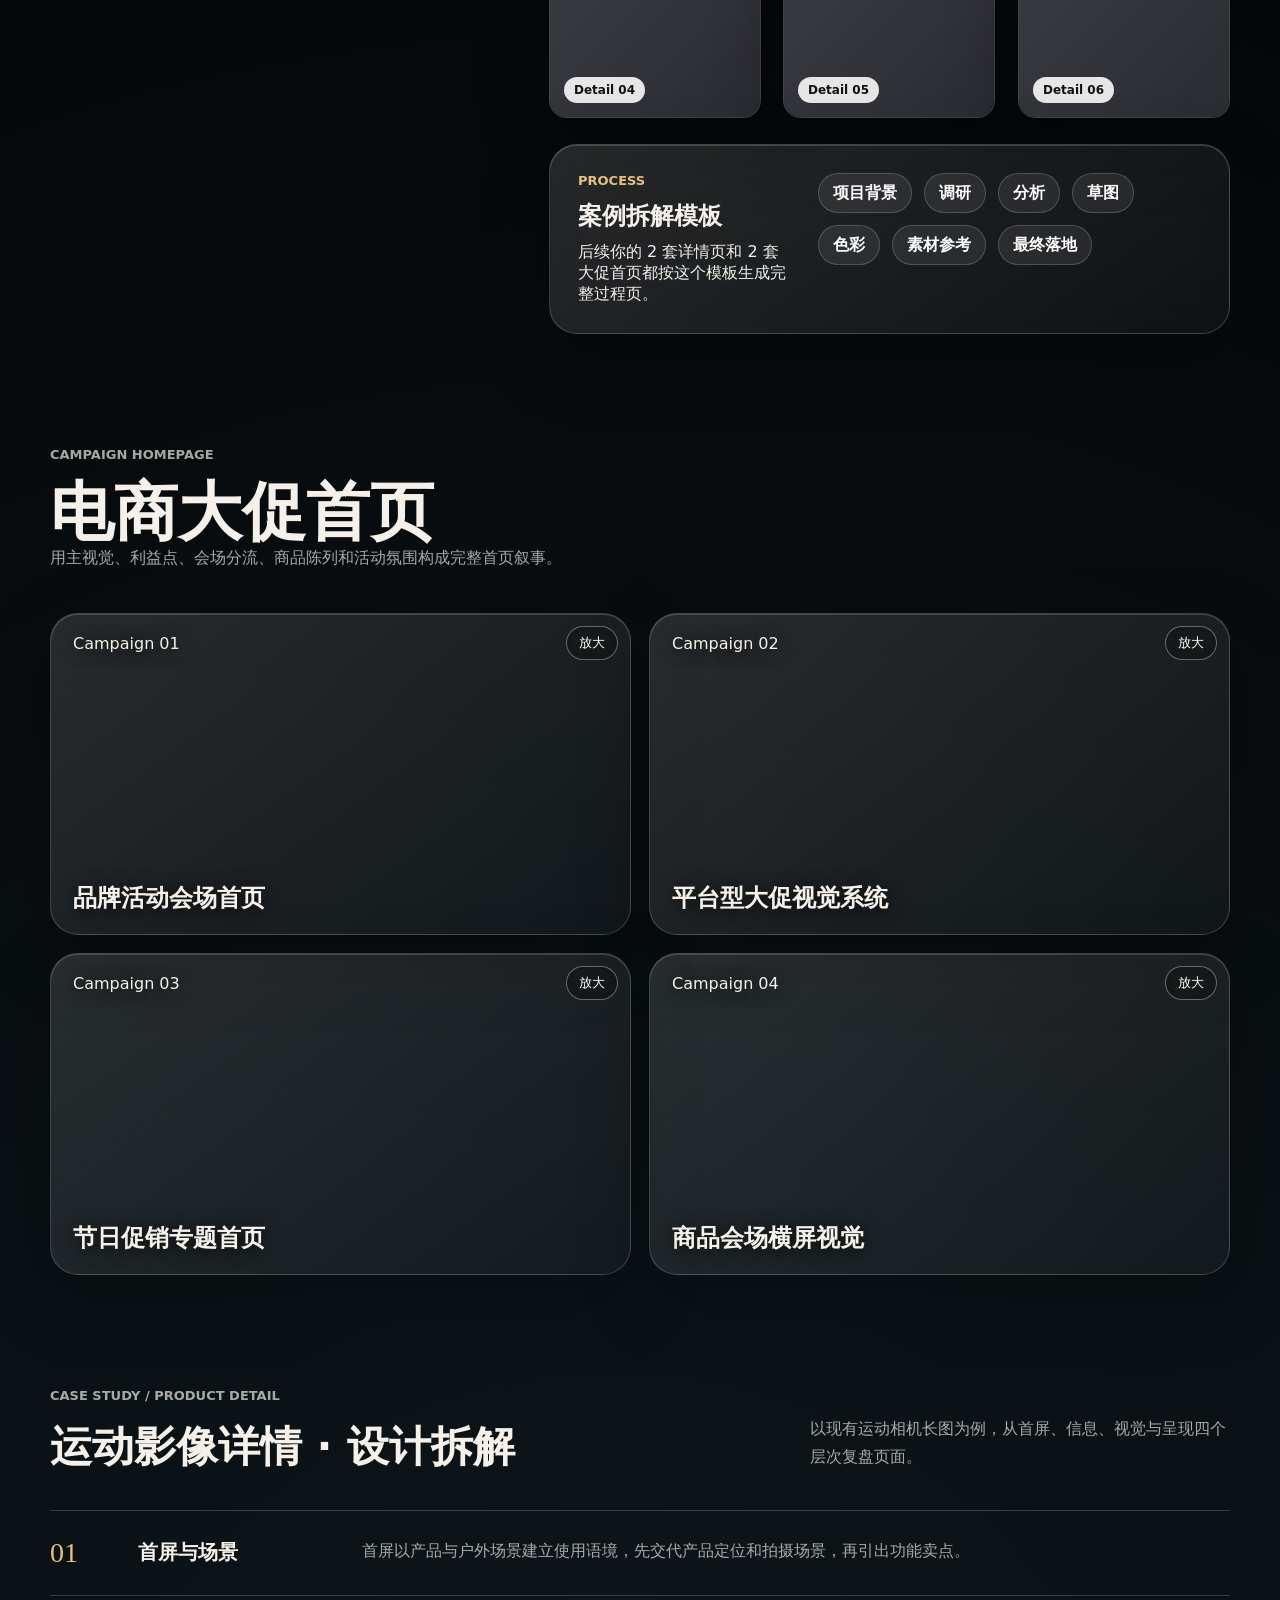
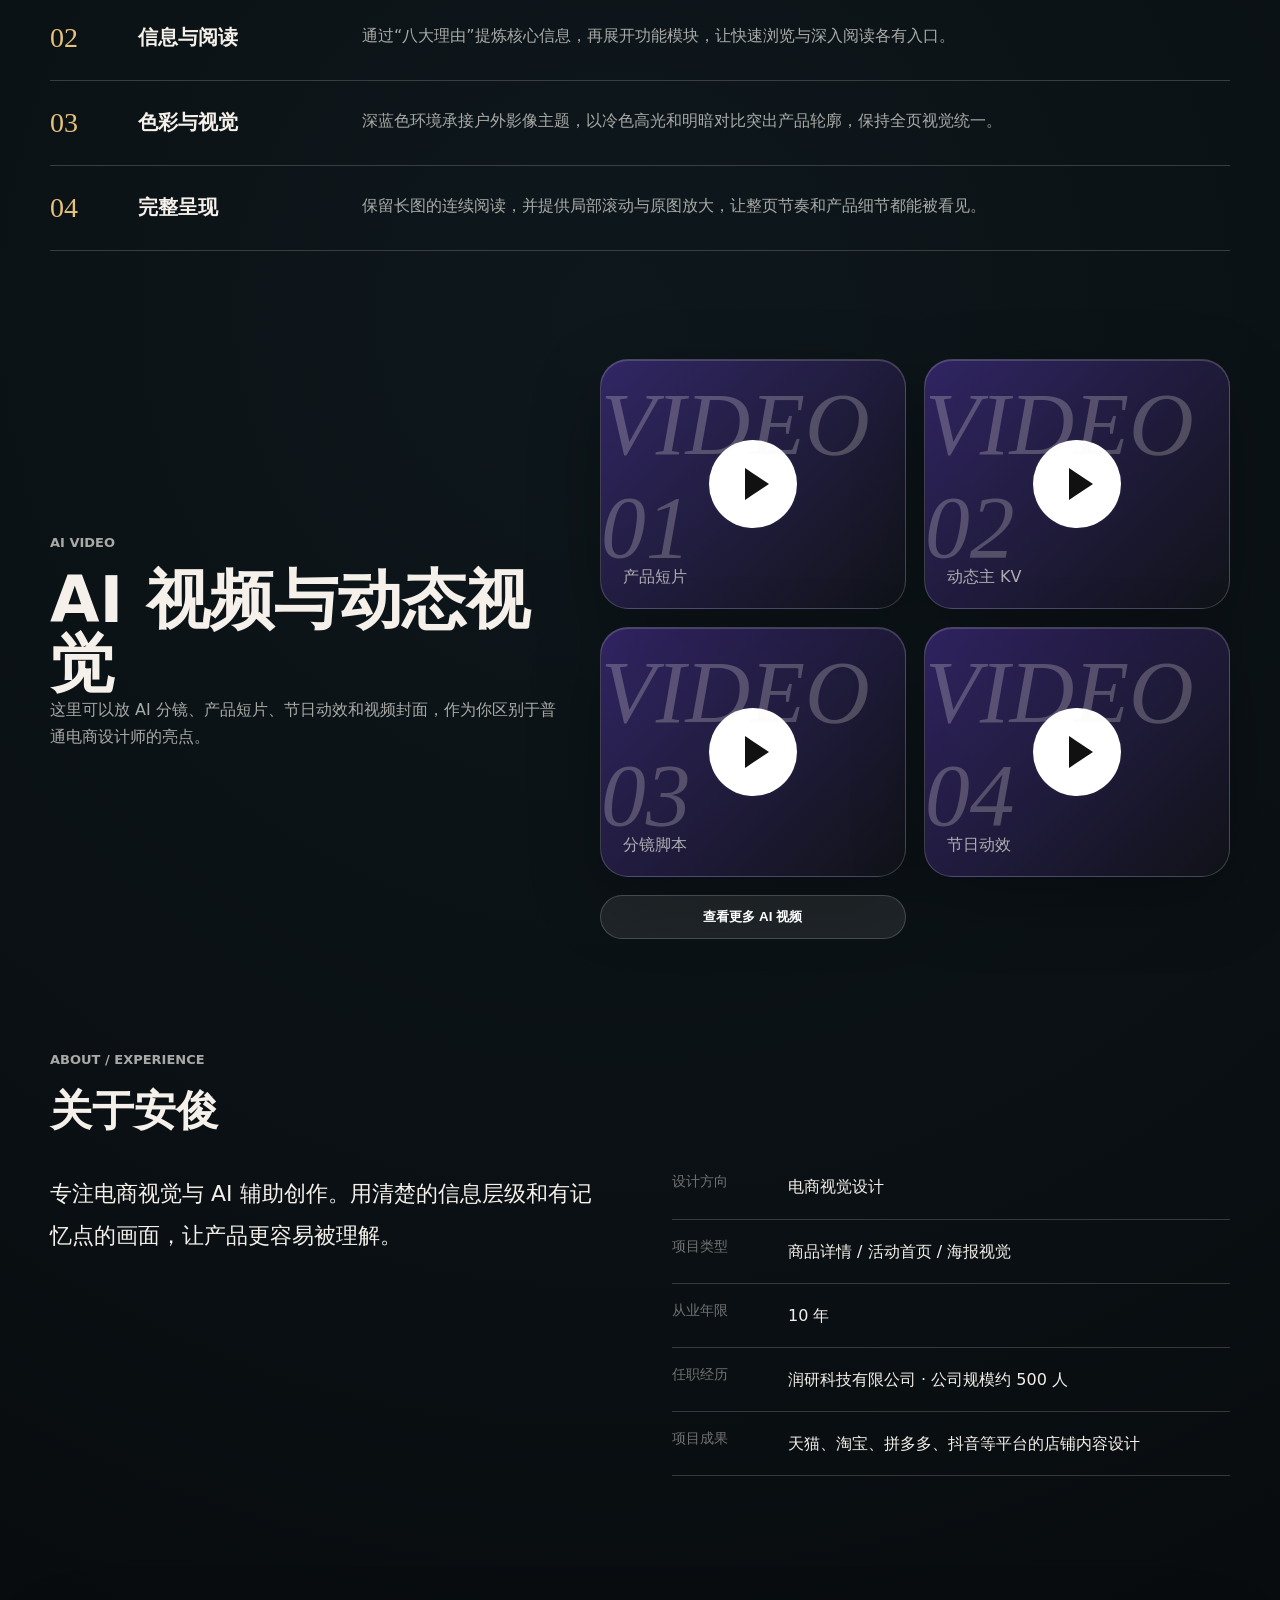
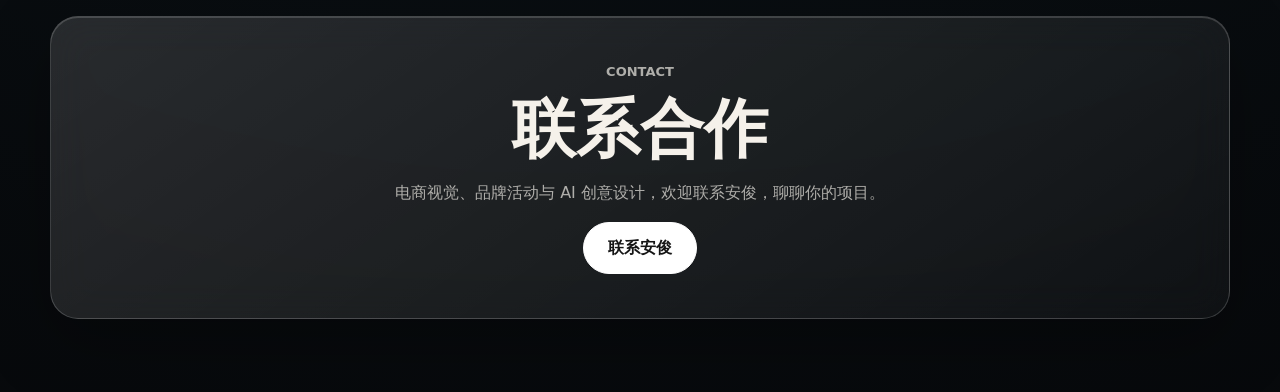
==== commit f2b5adc3: "Add permission-checked online CMS and complete portfolio sections" ====
--- a/index.html
+++ b/index.html
@@ -9,7 +9,7 @@
       content="安俊的 AI 电商设计作品集，展示海报、详情页、大促专题、AI 视频与电商视觉策划过程。"
     />
     <link rel="preload" as="image" href="assets/media/flower-poster.jpg" fetchpriority="high" />
-    <link rel="stylesheet" href="styles.css?v=20261024-poster-preview" />
+    <link rel="stylesheet" href="styles.css?v=20261024-online-cms" />
   </head>
   <body>
     <div class="cursor-glow" aria-hidden="true"></div>
@@ -63,7 +63,7 @@
             一屏看清商业设计能力。
           </p>
           <div class="hero-actions">
-            <a class="button primary" href="#works">查看作品</a>
+            <a class="button primary" href="#featured">查看作品</a>
             <a class="button play" href="#video"><span></span>AI 视频</a>
           </div>
 
@@ -113,6 +113,35 @@
             <li>重点履历：品牌视觉、电商项目、AI 工作流搭建</li>
             <li>设计宣言：让页面先解决商业问题，再制造视觉记忆点</li>
           </ul>
+        </div>
+      </section>
+
+      <section class="section" id="featured">
+        <div class="section-heading split">
+          <div><p class="section-kicker">Selected Work</p><h2>精选项目</h2></div>
+          <p class="section-description">从商品详情到品牌会场，呈现不同场景下的视觉表达与信息组织。</p>
+        </div>
+        <div class="selected-grid">
+          <article class="selected-work">
+            <button class="selected-image" type="button" aria-label="查看运动影像详情完整作品">
+              <img loading="lazy" decoding="async" data-src="assets/reference/detail-01-dji-osmo.jpg" alt="运动影像商品详情" />
+              <span aria-hidden="true">↗</span>
+            </button>
+            <p class="selected-meta">01 / PRODUCT DETAIL</p>
+            <h3>运动影像 · 商品详情</h3>
+            <p class="selected-copy">以产品为视觉中心，用场景、功能与细节组织一条完整的阅读路径。</p>
+            <a class="project-link" href="#process">查看设计拆解 <span aria-hidden="true">↗</span></a>
+          </article>
+          <article class="selected-work">
+            <button class="selected-image" type="button" aria-label="查看品牌活动首页完整作品">
+              <img loading="lazy" decoding="async" data-src="assets/reference/campaign-01-jiuzhitang.jpg" alt="品牌活动会场首页" />
+              <span aria-hidden="true">↗</span>
+            </button>
+            <p class="selected-meta">02 / CAMPAIGN DESIGN</p>
+            <h3>品牌活动 · 会场首页</h3>
+            <p class="selected-copy">围绕活动主题梳理主视觉、促销信息与商品分区，保持整页节奏统一。</p>
+            <a class="project-link" href="#campaign">查看活动作品 <span aria-hidden="true">↗</span></a>
+          </article>
         </div>
       </section>
 
@@ -369,6 +398,19 @@
         </div>
       </section>
 
+      <section class="section" id="process">
+        <div class="section-heading split">
+          <div><p class="section-kicker">Case Study / Product Detail</p><h2>运动影像详情 · 设计拆解</h2></div>
+          <p class="section-description">以现有运动相机长图为例，从首屏、信息、视觉与呈现四个层次复盘页面。</p>
+        </div>
+        <ol class="case-breakdown">
+          <li><span class="process-number">01</span><h3>首屏与场景</h3><p data-process="goal">首屏以产品与户外场景建立使用语境，先交代产品定位和拍摄场景，再引出功能卖点。</p></li>
+          <li><span class="process-number">02</span><h3>信息与阅读</h3><p data-process="structure">通过“八大理由”提炼核心信息，再展开功能模块，让快速浏览与深入阅读各有入口。</p></li>
+          <li><span class="process-number">03</span><h3>色彩与视觉</h3><p data-process="visual">深蓝色环境承接户外影像主题，以冷色高光和明暗对比突出产品轮廓，保持全页视觉统一。</p></li>
+          <li><span class="process-number">04</span><h3>完整呈现</h3><p data-process="delivery">保留长图的连续阅读，并提供局部滚动与原图放大，让整页节奏和产品细节都能被看见。</p></li>
+        </ol>
+      </section>
+
       <section class="video-section" id="video">
         <div>
           <p class="section-kicker">AI Video</p>
@@ -400,6 +442,21 @@
           </article>
           <button class="section-more" type="button" data-library="video">查看更多 AI 视频</button>
         </div>
+      </section>
+
+      <section class="section about-section" id="about">
+        <div class="section-heading"><p class="section-kicker">About / Experience</p><h2>关于安俊</h2></div>
+        <div class="about-layout">
+          <p class="about-copy">专注电商视觉与 AI 辅助创作。用清楚的信息层级和有记忆点的画面，让产品更容易被理解。</p>
+          <dl class="about-facts">
+            <div><dt>设计方向</dt><dd>电商视觉设计</dd></div>
+            <div><dt>项目类型</dt><dd>商品详情 / 活动首页 / 海报视觉</dd></div>
+            <div data-optional><dt>从业年限</dt><dd data-fact="years">10 年</dd></div>
+            <div data-optional><dt>任职经历</dt><dd data-fact="companies">润研科技有限公司 · 公司规模约 500 人</dd></div>
+            <div data-optional><dt>项目成果</dt><dd data-fact="results">天猫、淘宝、拼多多、抖音等平台的店铺内容设计</dd></div>
+          </dl>
+        </div>
+        <div class="store-links" id="store-links" aria-label="店铺与商品案例"></div>
       </section>
 
       <section class="contact" id="contact">
@@ -458,7 +515,7 @@
         </div>
       </div>
     </div>
-    <script src="site-data.js?v=20261024-edit-contact"></script>
-    <script src="script.js?v=20261024-poster-preview"></script>
+    <script src="site-data.js?v=20261024-online-cms"></script>
+    <script src="script.js?v=20261024-online-cms"></script>
   </body>
 </html>
--- a/styles.css
+++ b/styles.css
@@ -26,6 +26,8 @@
   scroll-behavior: smooth;
 }
 
+[hidden] { display: none !important; }
+
 body {
   margin: 0;
   color: var(--text);
@@ -255,6 +257,43 @@
   overflow: hidden;
   padding: 150px 24px 150px;
   margin-bottom: -76px;
+}
+
+#featured h2, #process h2, #about h2 { font-size: 42px; line-height: 1.25; }
+.section-description { max-width: 480px; color: var(--muted); line-height: 1.8; }
+.selected-grid { display: grid; grid-template-columns: repeat(2, minmax(0, 1fr)); gap: 28px; }
+.selected-work { min-width: 0; border-bottom: 1px solid var(--line); padding-bottom: 28px; }
+.selected-image { position: relative; display: block; width: 100%; aspect-ratio: 8 / 5; border: 1px solid var(--line); padding: 0; border-radius: 8px; overflow: hidden; background: #15181d; cursor: zoom-in; }
+.selected-image img { display: block; width: 100%; height: 100%; object-fit: cover; object-position: center 3%; }
+.selected-image span { position: absolute; bottom: 16px; right: 16px; display: grid; place-items: center; width: 36px; height: 36px; border-radius: 50%; background: #111b; color: #fff; font-size: 24px; }
+.selected-meta { margin: 22px 0 12px; font-size: 12px; color: var(--gold); }
+.selected-work h3 { margin: 0 0 12px; font-size: 24px; }
+.selected-copy { margin: 0 0 18px; line-height: 1.8; color: var(--muted); }
+.project-link { display: inline-flex; align-items: center; gap: 12px; padding-block: 8px; border-bottom: 1px solid var(--line); }
+.project-link:hover { color: var(--gold); }
+.case-breakdown { list-style: none; margin: 0; padding: 0; }
+.case-breakdown li { display: grid; grid-template-columns: 64px 200px minmax(0, 1fr); gap: 24px; align-items: start; border-top: 1px solid var(--line); padding: 26px 0; }
+.case-breakdown li:last-child { border-bottom: 1px solid var(--line); }
+.process-number { color: var(--gold); font-family: var(--serif); font-size: 28px; }
+.case-breakdown h3 { margin: 4px 0 0; font-size: 20px; }
+.case-breakdown p { margin: 0; color: var(--muted); line-height: 1.8; }
+.about-layout { display: grid; grid-template-columns: 1fr 1fr; gap: 64px; }
+.about-copy { margin: 0; max-width: 560px; font-size: 22px; line-height: 1.9; }
+.about-facts { margin: 0; }
+.about-facts > div { display: grid; grid-template-columns: 92px minmax(0, 1fr); gap: 24px; border-bottom: 1px solid var(--line); padding: 18px 0; }
+.about-facts > div:first-child { padding-top: 0; }
+.about-facts dt { font-size: 14px; color: var(--soft); }
+.about-facts dd { margin: 0; line-height: 1.7; }
+.store-links { display: flex; flex-wrap: wrap; gap: 20px; margin-top: 32px; }
+.store-links a { display: inline-flex; gap: 12px; border-bottom: 1px solid var(--line); padding: 10px 0; }
+.store-links a:hover { color: var(--gold); }
+@media (max-width: 780px) {
+  .selected-grid, .about-layout { grid-template-columns: minmax(0, 1fr); gap: 32px; }
+  .case-breakdown li { grid-template-columns: 40px minmax(0, 1fr); gap: 12px 16px; }
+  .case-breakdown p { grid-column: 2; }
+  #featured h2, #process h2, #about h2 { font-size: 32px; }
+  .about-copy { font-size: 20px; }
+  .about-facts > div { gap: 12px; }
 }
 
 .hero::before {
